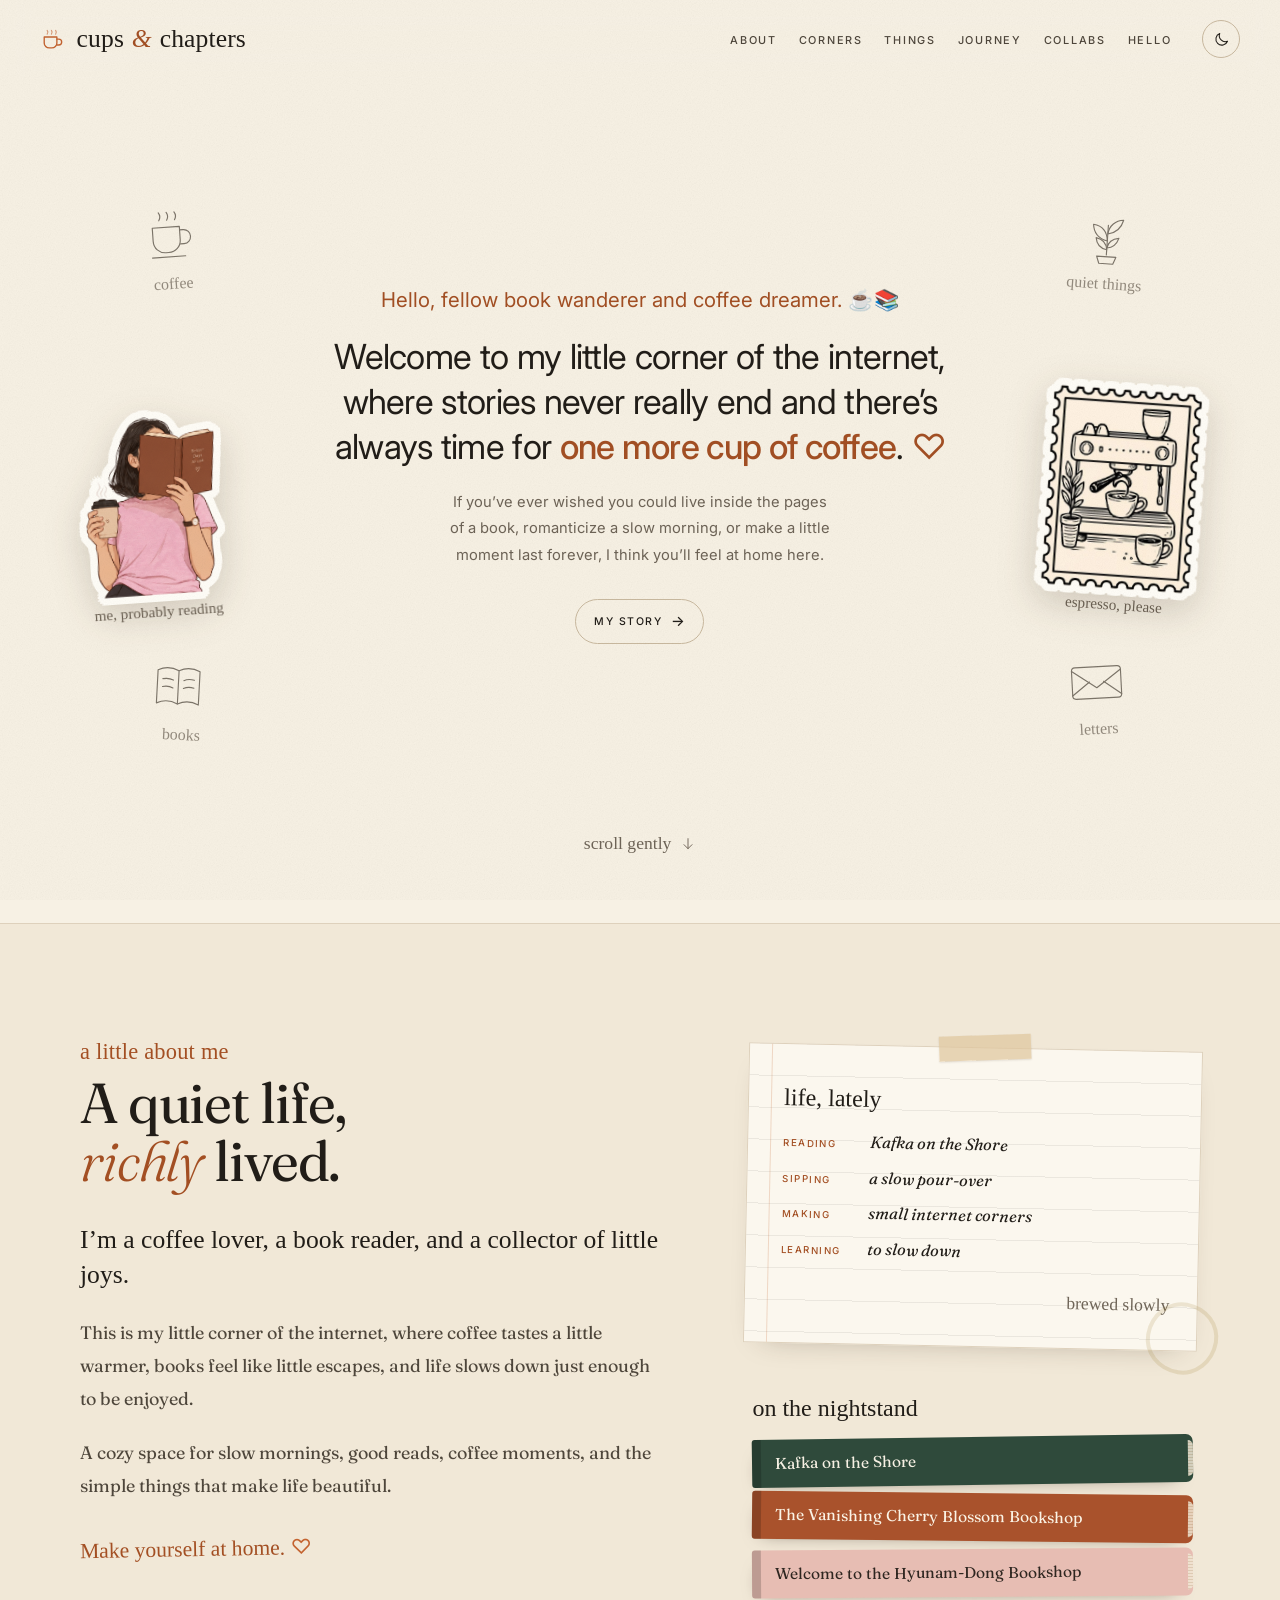
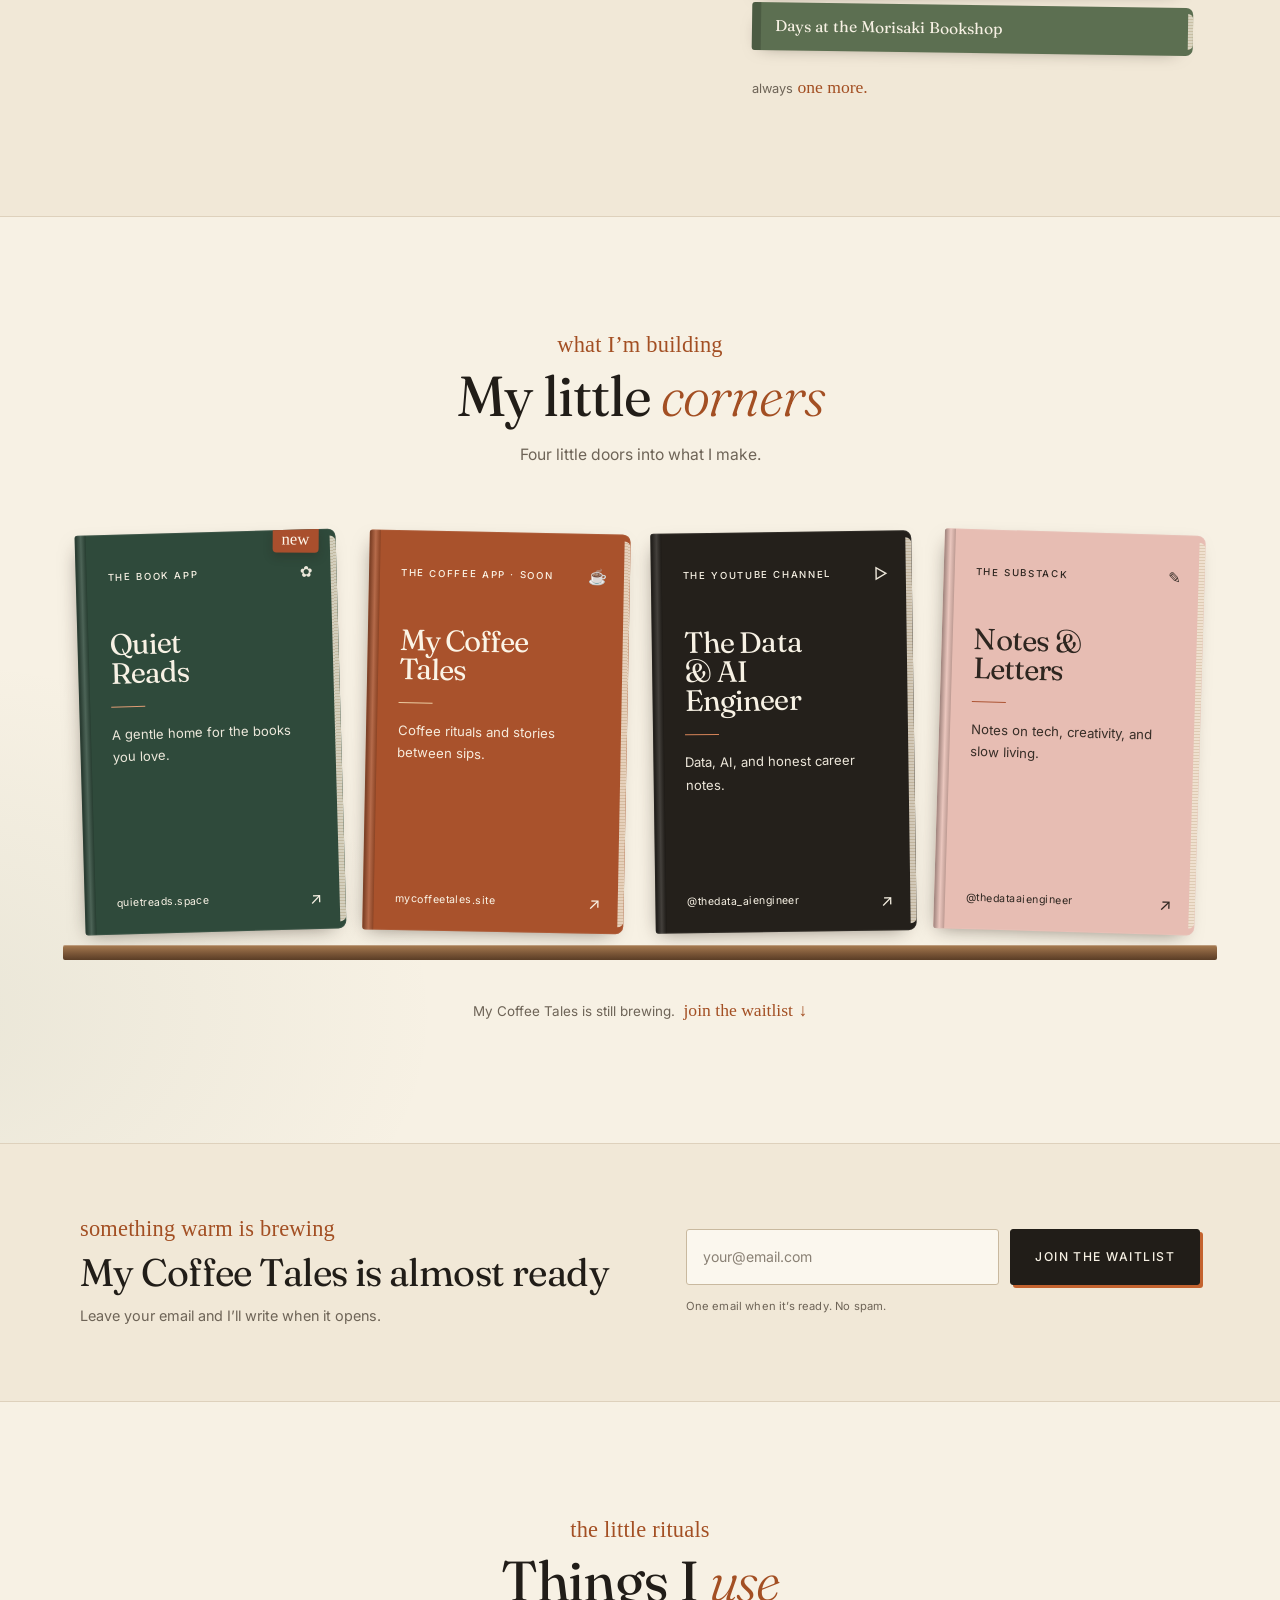
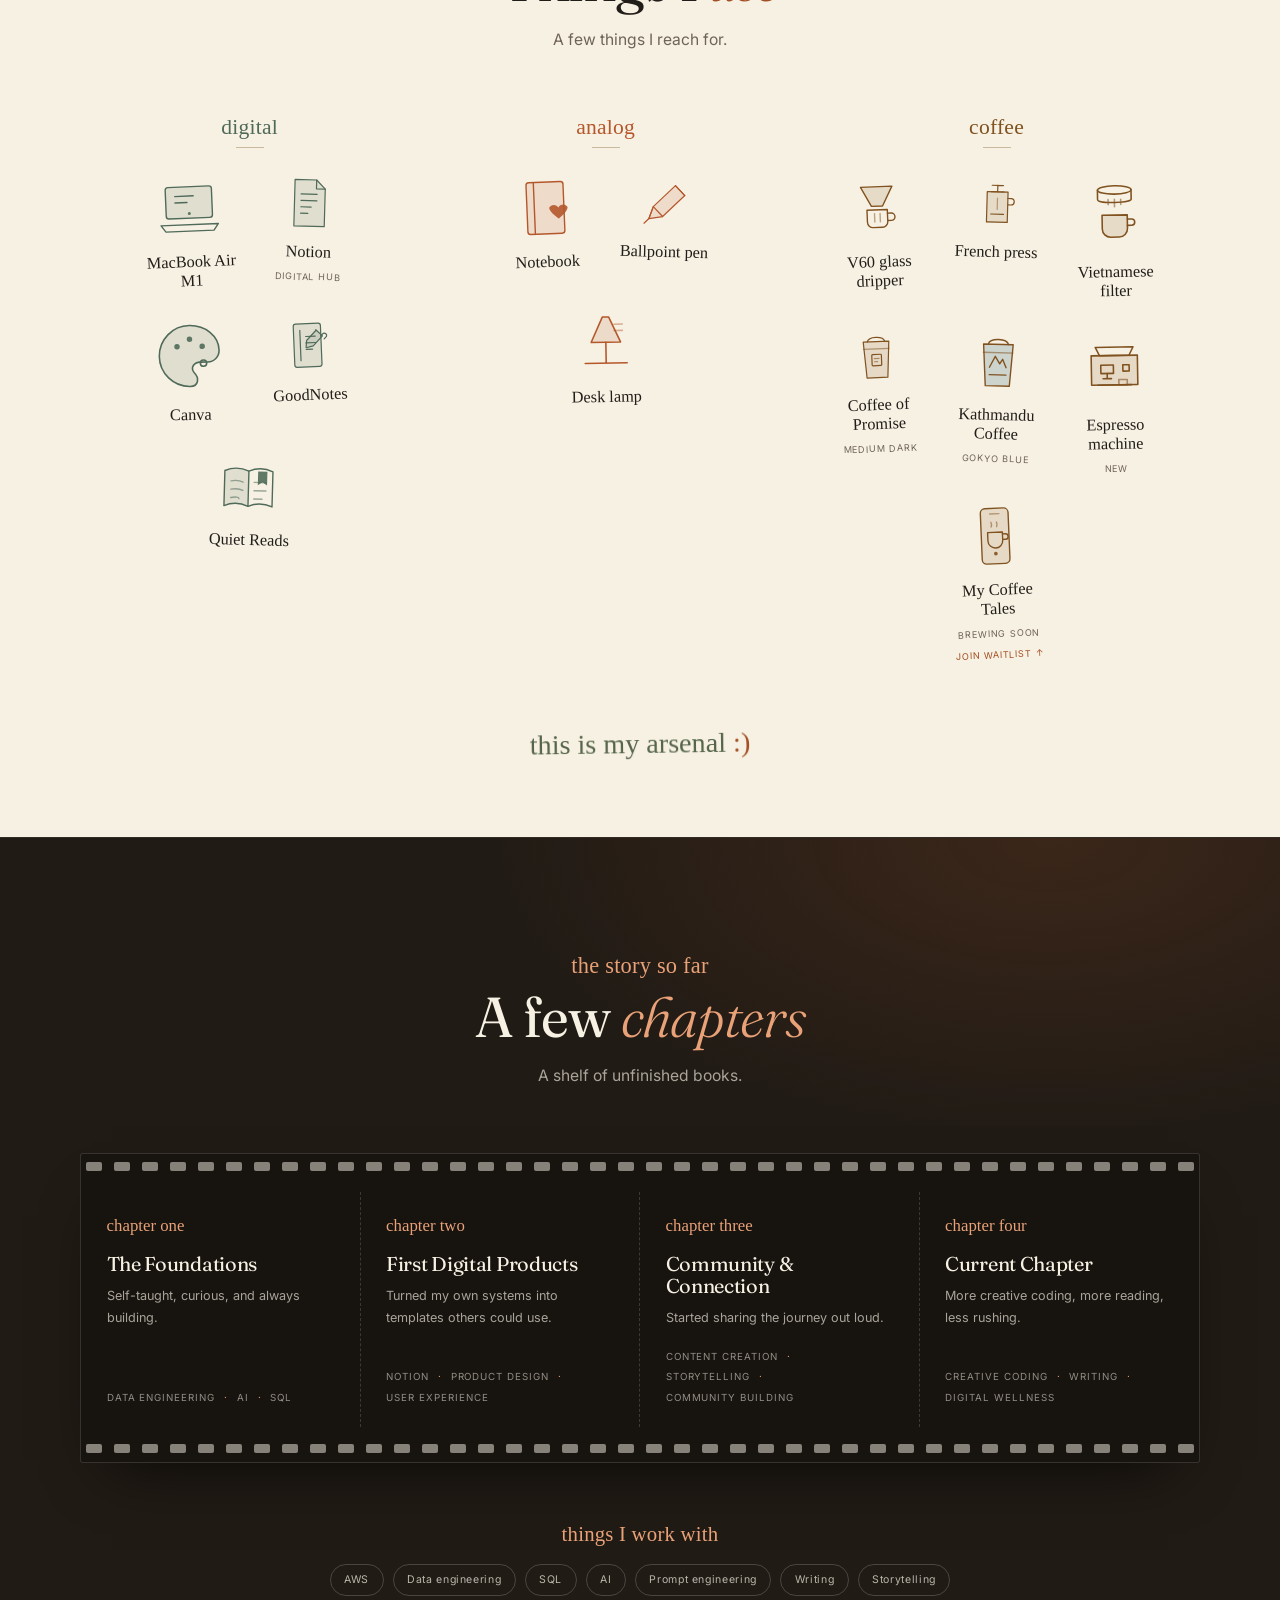
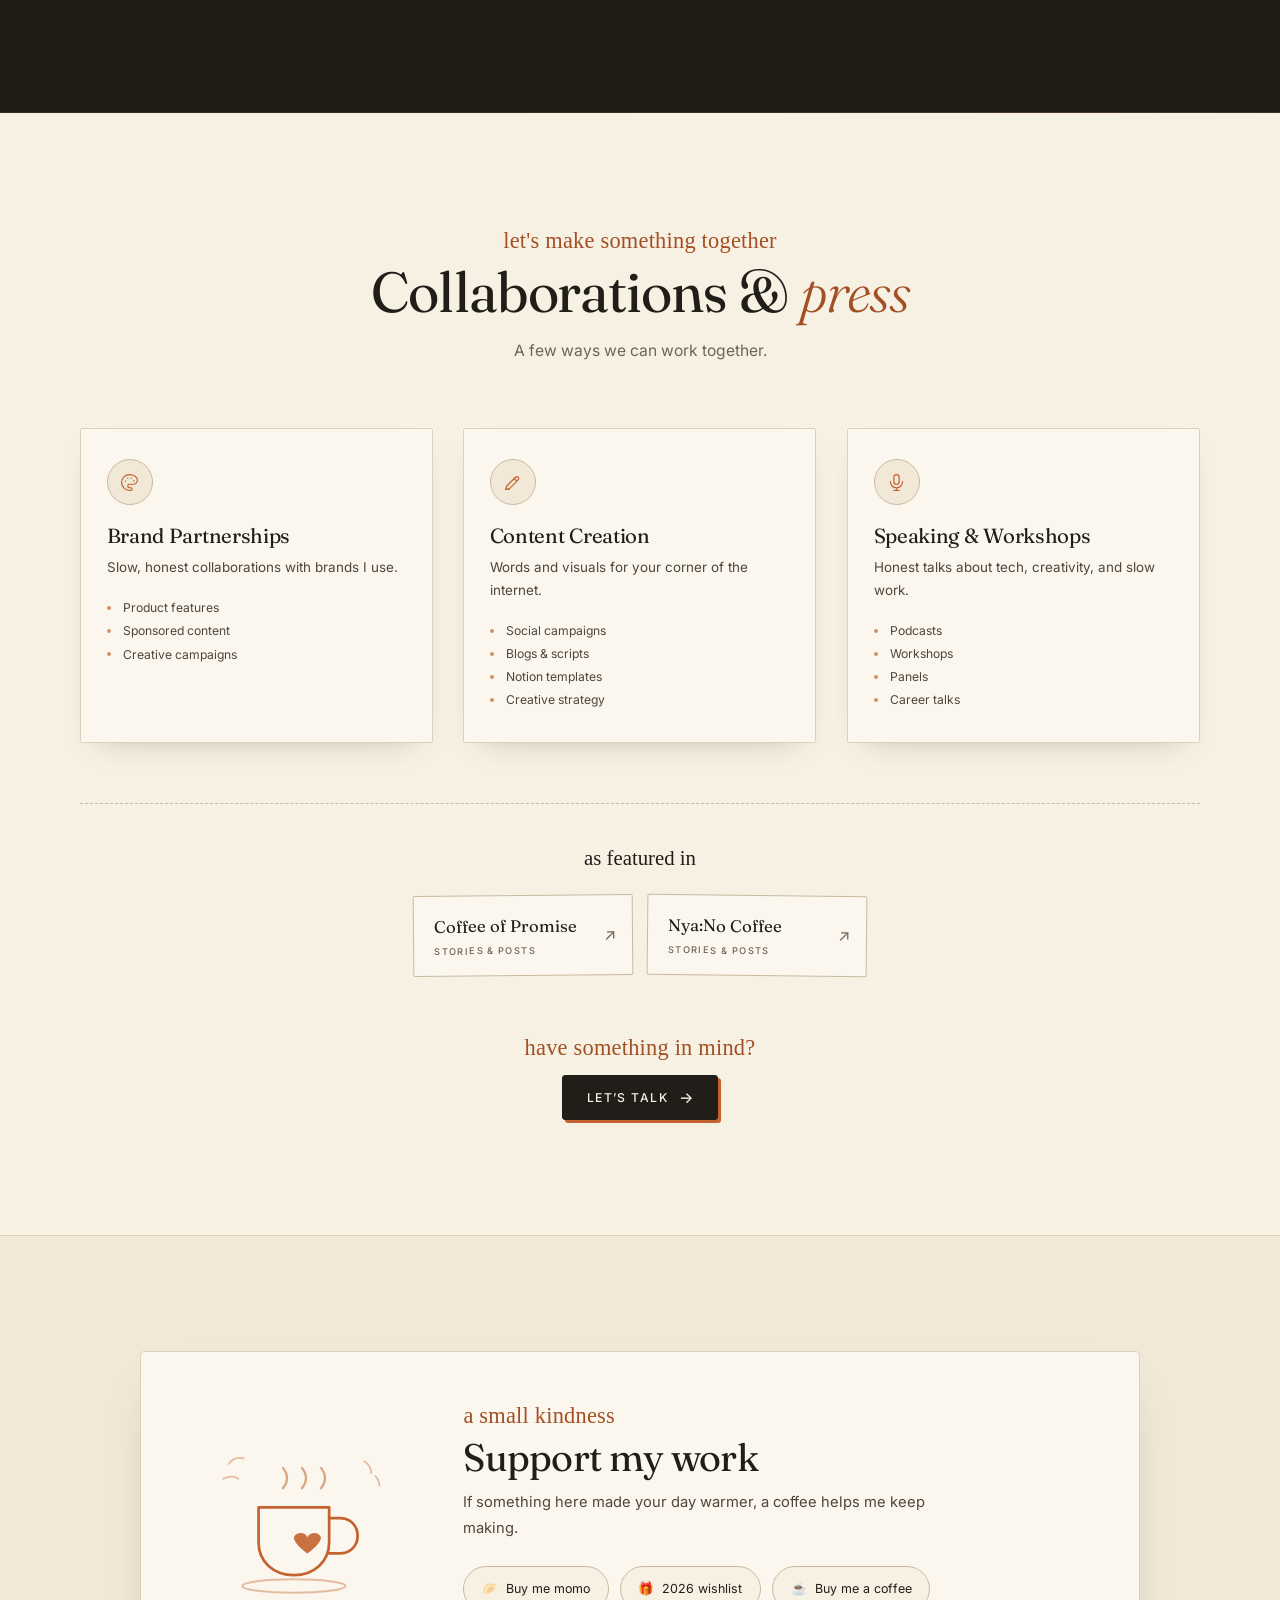
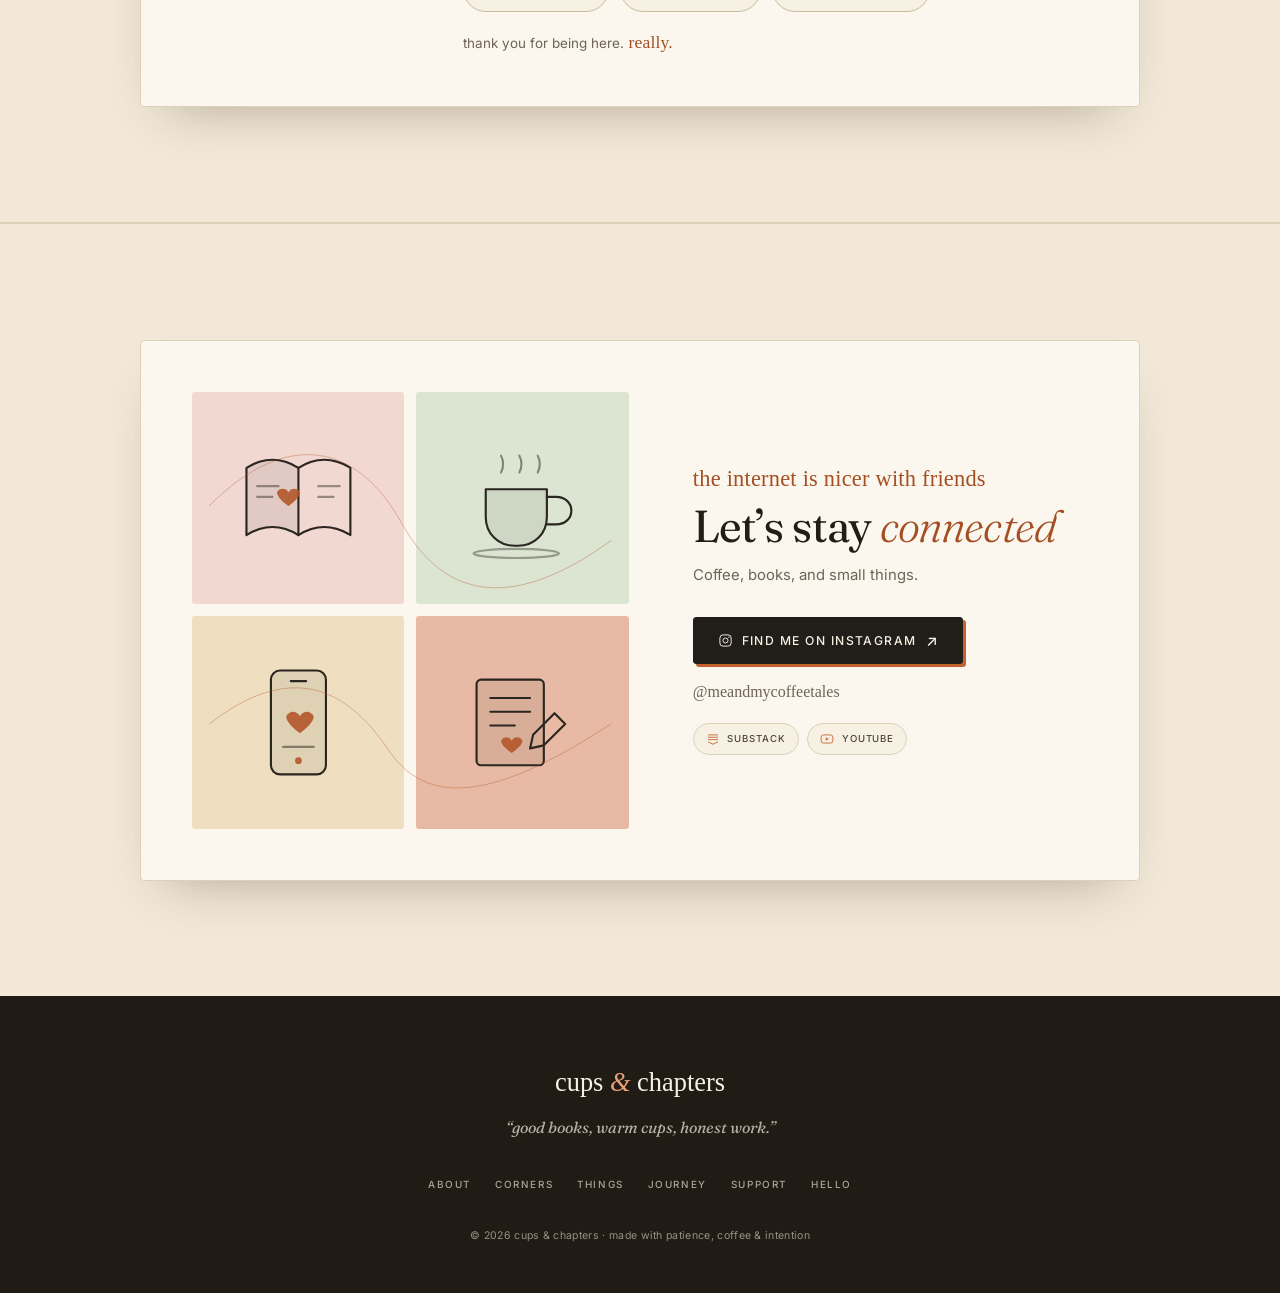
==== index.html @ 93b19986 "Update portfolio content and wire up Coffee Tales waitlist - Refresh hero copy and layout styles - S" ====
<!DOCTYPE html>
<html lang="en" data-theme="light">
<head>
    <meta charset="UTF-8">
    <meta name="viewport" content="width=device-width, initial-scale=1.0">

    <!-- SEO -->
    <title>Cups &amp; Chapters: Coffee, Books &amp; Slow-Made Things</title>
    <meta name="description" content="A quiet corner for coffee rituals, good books, slow making, and stories told honestly.">
    <meta name="keywords" content="coffee, books, reading, journaling, slow living, data engineering, AI, digital products">
    <meta name="theme-color" content="#F7F1E4">
    <meta name="p:domain_verify" content="2ba873f0f84cdc18884524896293f8e1">
    <script>
        // Apply a saved theme before first paint to avoid a flash of light mode
        try {
            if (localStorage.getItem('theme') === 'dark') {
                document.documentElement.setAttribute('data-theme', 'dark');
            }
        } catch (e) {}
    </script>

    <!-- Open Graph -->
    <meta property="og:title" content="Cups &amp; Chapters: Coffee, Books &amp; Slow-Made Things">
    <meta property="og:description" content="A quiet corner for coffee rituals, good books, slow making, and stories told honestly.">
    <meta property="og:type" content="website">
    <meta property="og:url" content="https://www.sizaadhikari.com.np/">
    <meta property="og:image" content="https://www.sizaadhikari.com.np/assets/images/persona-reading.png">
    <meta name="twitter:card" content="summary_large_image">

    <!-- Favicon -->
    <link rel="icon" href="data:image/svg+xml,<svg xmlns='http://www.w3.org/2000/svg' viewBox='0 0 100 100'><text y='.9em' font-size='90'>☕</text></svg>">

    <!-- Fonts -->
    <link rel="preconnect" href="https://fonts.googleapis.com">
    <link rel="preconnect" href="https://fonts.gstatic.com" crossorigin>
    <link href="https://fonts.googleapis.com/css2?family=Chewy&family=Fraunces:ital,opsz,wght@0,9..144,300..700;1,9..144,300..700&family=Inter:wght@300;400;500;600&display=swap" rel="stylesheet">

    <!-- Styles -->
    <link rel="stylesheet" href="styles.css">
    <link rel="preload" as="image" href="assets/images/persona-reading.png">
    <noscript><style>.fade-in-up{opacity:1 !important;transform:none !important;}</style></noscript>
</head>
<body>

    <a href="#main-content" class="skip-link">Skip to main content</a>

    <!-- Navigation -->
    <nav class="navbar" id="navbar" aria-label="Main navigation">
        <div class="nav-container">
            <a href="#home" class="nav-logo" aria-label="Cups and Chapters, home">
                <svg class="logo-mark" viewBox="0 0 32 32" aria-hidden="true">
                    <path d="M5 13h15v7a6 6 0 0 1-6 6h-3a6 6 0 0 1-6-6v-7Z" fill="none" stroke="currentColor" stroke-width="1.6" stroke-linejoin="round"/>
                    <path d="M20 15.5h2.2a3.5 3.5 0 0 1 0 7H20" fill="none" stroke="currentColor" stroke-width="1.6" stroke-linecap="round"/>
                    <path d="M8.5 9.5c1.2-1.4 1.2-2.8 0-4.2M13.5 9.5c1.2-1.4 1.2-2.8 0-4.2M18.5 9.5c1.2-1.4 1.2-2.8 0-4.2" fill="none" stroke="currentColor" stroke-width="1.4" stroke-linecap="round" opacity=".6"/>
                </svg>
                <span class="logo-text">cups <em>&amp;</em> chapters</span>
            </a>

            <button class="mobile-menu-toggle" type="button" aria-label="Toggle menu" aria-expanded="false" aria-controls="nav-menu">
                <span class="hamburger"></span>
            </button>

            <div class="nav-menu" id="nav-menu">
                <ul class="nav-links">
                    <li><a href="#about" class="nav-link" data-section="about">About</a></li>
                    <li><a href="#corners" class="nav-link" data-section="corners">Corners</a></li>
                    <li><a href="#setup" class="nav-link" data-section="setup">Things</a></li>
                    <li><a href="#journey" class="nav-link" data-section="journey">Journey</a></li>
                    <li><a href="#collaborate" class="nav-link" data-section="collaborate">Collabs</a></li>
                    <li><a href="#hello" class="nav-link" data-section="hello">Hello</a></li>
                </ul>

                <button class="theme-toggle" id="theme-toggle" type="button" aria-label="Toggle dark mode">
                    <svg class="theme-icon moon" viewBox="0 0 24 24" aria-hidden="true">
                        <path d="M20.5 14.5A8.5 8.5 0 0 1 9.5 3.5a8.5 8.5 0 1 0 11 11Z" fill="none" stroke="currentColor" stroke-width="1.5" stroke-linejoin="round"/>
                    </svg>
                    <svg class="theme-icon sun" viewBox="0 0 24 24" aria-hidden="true">
                        <circle cx="12" cy="12" r="4" fill="none" stroke="currentColor" stroke-width="1.5"/>
                        <path d="M12 2v2.5M12 19.5V22M2 12h2.5M19.5 12H22M4.9 4.9l1.8 1.8M17.3 17.3l1.8 1.8M19.1 4.9l-1.8 1.8M6.7 17.3l-1.8 1.8" stroke="currentColor" stroke-width="1.5" stroke-linecap="round"/>
                    </svg>
                </button>
            </div>
        </div>
    </nav>

    <main id="main-content" tabindex="-1">

        <!-- Hero -->
        <section class="hero" id="home">
            <div class="hero-min">
                <div class="hero-center">
                    <p class="hero-hello fade-in-up">Hello, fellow book wanderer and coffee dreamer. <span aria-hidden="true">☕📚</span></p>

                    <h1 class="hero-title fade-in-up delay-1">
                        Welcome to my little corner of the internet, where stories never really end
                        and there’s always time for <span class="scribble">one more cup of coffee</span>.
                        <span class="heart" aria-hidden="true">♡</span>
                    </h1>

                    <p class="hero-lede fade-in-up delay-2">
                        If you’ve ever wished you could live inside the pages of a book,
                        romanticize a slow morning, or make a little moment last forever,
                        I think you’ll feel at home here.
                    </p>

                    <a href="#about" class="hero-pill fade-in-up delay-2">my story <span aria-hidden="true">→</span></a>
                </div>

                <div class="hero-doodle hero-doodle--coffee" aria-hidden="true">
                    <svg class="doodle-art" viewBox="0 0 80 80">
                        <path d="M20 32h31v15c0 8-6 14-14 14h-3c-8 0-14-6-14-14V32Z"/>
                        <path d="M51 36h4c5 0 8 4 8 8s-3 8-8 8h-4"/>
                        <path d="M28 24c2-3 2-6 0-9M37 24c2-3 2-6 0-9M46 24c2-3 2-6 0-9"/>
                        <path d="M18 66h38"/>
                    </svg>
                    <span class="doodle-label">coffee</span>
                </div>

                <div class="hero-doodle hero-doodle--books" aria-hidden="true">
                    <svg class="doodle-art" viewBox="0 0 80 80">
                        <path d="M10 24c8-4 16-4 24 0v38c-8-4-16-4-24 0V24Z"/>
                        <path d="M34 24c8-4 16-4 24 0v38c-8-4-16-4-24 0"/>
                        <path d="M16 34c4-1 8-1 12 1M16 43c4-1 8-1 12 1M40 35c4-2 8-2 12-1M40 44c4-2 8-2 12-1"/>
                    </svg>
                    <span class="doodle-label">books</span>
                </div>

                <div class="hero-doodle hero-doodle--plant" aria-hidden="true">
                    <svg class="doodle-art" viewBox="0 0 80 80">
                        <path d="M40 64V30"/>
                        <path d="M40 48c-10-2-16-8-17-18 10 1 16 7 17 18Z"/>
                        <path d="M40 40c9-2 15-8 17-17-9 1-16 7-17 17Z"/>
                        <path d="M40 58c-7-1-12-6-13-13 7 1 12 5 13 13Z"/>
                        <path d="M40 56c7-1 11-5 13-12-7 1-12 5-13 12Z"/>
                        <path d="M29 66h22l-3 8H32l-3-8Z"/>
                    </svg>
                    <span class="doodle-label">quiet things</span>
                </div>

                <div class="hero-doodle hero-doodle--mail" aria-hidden="true">
                    <svg class="doodle-art" viewBox="0 0 80 80">
                        <rect x="12" y="26" width="56" height="36" rx="4"/>
                        <path d="m12 30 28 20 28-20"/>
                        <path d="M12 58l20-15M68 58 48 43"/>
                    </svg>
                    <span class="doodle-label">letters</span>
                </div>

                <figure class="hero-sticker fade-in-up delay-2">
                    <img src="assets/images/persona-reading.png"
                         alt="An illustrated reader holding an open book and a cup of coffee"
                         width="520" height="686"
                         fetchpriority="high">
                    <figcaption>me, probably reading</figcaption>
                </figure>

                <figure class="hero-sticker hero-sticker--coffee" aria-hidden="true">
                    <img src="assets/images/espresso-stamp.png" alt="" width="451" height="600">
                    <figcaption>espresso, please</figcaption>
                </figure>
            </div>

            <a href="#about" class="scroll-cue">
                <span>scroll gently</span>
                <svg viewBox="0 0 24 24" aria-hidden="true">
                    <path d="M12 4v15M6 13l6 6 6-6" fill="none" stroke="currentColor" stroke-width="1.4" stroke-linecap="round" stroke-linejoin="round"/>
                </svg>
            </a>
        </section>

        <!-- About -->
        <section class="section about" id="about">
            <div class="container about-grid">
                <div class="about-copy">
                    <div class="section-head section-head--left fade-in-up">
                        <p class="hand">a little about me</p>
                        <h2 class="section-title">A quiet life,<br><em>richly</em> lived.</h2>
                    </div>

                    <div class="about-letter fade-in-up">
                        <p class="about-letter-intro">
                            I’m a coffee lover, a book reader, and a collector of little joys.
                        </p>
                        <p class="about-letter-body">
                            This is my little corner of the internet, where coffee tastes a little
                            warmer, books feel like little escapes, and life slows down just enough
                            to be enjoyed.
                        </p>
                        <p class="about-letter-body">
                            A cozy space for slow mornings, good reads, coffee moments, and the
                            simple things that make life beautiful.
                        </p>
                        <p class="about-letter-signoff">
                            Make yourself at home. <span class="heart" aria-hidden="true">♡</span>
                        </p>
                    </div>
                </div>

                <aside class="lately fade-in-up delay-1" aria-label="Life lately">
                    <div class="paper-card">
                        <span class="tape" aria-hidden="true"></span>
                        <p class="card-hand">life, lately</p>
                        <dl class="lately-list">
                            <div><dt>reading</dt><dd>Kafka on the Shore</dd></div>
                            <div><dt>sipping</dt><dd>a slow pour-over</dd></div>
                            <div><dt>making</dt><dd>small internet corners</dd></div>
                            <div><dt>learning</dt><dd>to slow down</dd></div>
                        </dl>
                        <p class="signoff">brewed slowly</p>
                        <span class="coffee-stain" aria-hidden="true"></span>
                    </div>

                    <div class="nightstand">
                        <p class="card-hand">on the nightstand</p>
                        <div class="book-stack">
                            <div class="stack-book stack-book--forest"><span>Kafka on the Shore</span></div>
                            <div class="stack-book stack-book--terra"><span>The Vanishing Cherry Blossom Bookshop</span></div>
                            <div class="stack-book stack-book--pink"><span>Welcome to the Hyunam-Dong Bookshop</span></div>
                            <div class="stack-book stack-book--sage"><span>Days at the Morisaki Bookshop</span></div>
                        </div>
                        <p class="nightstand-note">always <span>one more.</span></p>
                    </div>
                </aside>
            </div>
        </section>

        <!-- My Corners / Ventures -->
        <section class="section corners" id="corners">
            <div class="container">
                <div class="section-head fade-in-up">
                    <p class="hand">what I’m building</p>
                    <h2 class="section-title">My little <em>corners</em></h2>
                    <p class="section-sub">Four little doors into what I make.</p>
                </div>

                <div class="shelf">
                    <div class="books">
                        <a class="book-card book--forest" href="https://quietreads.space/" target="_blank" rel="noopener" aria-label="Visit Quiet Reads, the book app">
                            <span class="book-badge">new</span>
                            <span class="book-cover">
                                <span class="book-meta"><span>the book app</span><span class="book-mark" aria-hidden="true">✿</span></span>
                                <span class="book-title">Quiet<br>Reads</span>
                                <span class="book-rule" aria-hidden="true"></span>
                                <span class="book-desc">A gentle home for the books you love.</span>
                                <span class="book-foot"><span>quietreads.space</span><span class="book-arrow" aria-hidden="true">↗</span></span>
                            </span>
                        </a>

                        <a class="book-card book--terra" href="https://mycoffeetales.site/" target="_blank" rel="noopener" aria-label="Visit My Coffee Tales, the coffee app">
                            <span class="book-cover">
                                <span class="book-meta"><span>the coffee app · soon</span><span class="book-mark" aria-hidden="true">☕</span></span>
                                <span class="book-title">My Coffee<br>Tales</span>
                                <span class="book-rule" aria-hidden="true"></span>
                                <span class="book-desc">Coffee rituals and stories between sips.</span>
                                <span class="book-foot"><span>mycoffeetales.site</span><span class="book-arrow" aria-hidden="true">↗</span></span>
                            </span>
                        </a>

                        <a class="book-card book--ink" href="https://www.youtube.com/@thedata_aiengineer" target="_blank" rel="noopener" aria-label="Visit The Data and AI Engineer on YouTube">
                            <span class="book-cover">
                                <span class="book-meta"><span>the youtube channel</span><span class="book-mark" aria-hidden="true">▷</span></span>
                                <span class="book-title">The Data<br>&amp; AI<br>Engineer</span>
                                <span class="book-rule" aria-hidden="true"></span>
                                <span class="book-desc">Data, AI, and honest career notes.</span>
                                <span class="book-foot"><span>@thedata_aiengineer</span><span class="book-arrow" aria-hidden="true">↗</span></span>
                            </span>
                        </a>

                        <a class="book-card book--pink" href="https://substack.com/@thedataaiengineer" target="_blank" rel="noopener" aria-label="Visit the Substack newsletter">
                            <span class="book-cover">
                                <span class="book-meta"><span>the substack</span><span class="book-mark" aria-hidden="true">✎</span></span>
                                <span class="book-title">Notes &amp;<br>Letters</span>
                                <span class="book-rule" aria-hidden="true"></span>
                                <span class="book-desc">Notes on tech, creativity, and slow living.</span>
                                <span class="book-foot"><span>@thedataaiengineer</span><span class="book-arrow" aria-hidden="true">↗</span></span>
                            </span>
                        </a>
                    </div>

                    <span class="shelf-edge" aria-hidden="true"></span>
                </div>

                <p class="shelf-note fade-in-up">
                    My Coffee Tales is still brewing.
                    <a class="link-hand" href="#coffee-waitlist">join the waitlist <span aria-hidden="true">↓</span></a>
                </p>
            </div>
        </section>

        <!-- My Coffee Tales Waitlist -->
        <section class="waitlist" id="coffee-waitlist" aria-labelledby="coffee-waitlist-title">
            <div class="container waitlist-inner fade-in-up">
                <div class="waitlist-copy">
                    <p class="hand">something warm is brewing</p>
                    <h2 id="coffee-waitlist-title">My Coffee Tales is almost ready</h2>
                    <p>Leave your email and I’ll write when it opens.</p>
                </div>

                <!-- Keeps working through Formspree until the Google Sheet endpoint is set in script.js. -->
                <form class="newsletter-form" action="https://formspree.io/f/xqedvvrk" method="POST">
                    <input type="hidden" name="_subject" value="My Coffee Tales waitlist">
                    <input type="hidden" name="interest" value="my-coffee-tales">
                    <input type="hidden" name="source" value="cups-and-chapters">
                    <div class="hp-field" aria-hidden="true">
                        <label for="coffee-waitlist-gotcha">Leave this field empty</label>
                        <input type="text" name="_gotcha" id="coffee-waitlist-gotcha" tabindex="-1" autocomplete="off">
                    </div>
                    <div class="form-row">
                        <label class="sr-only" for="coffee-waitlist-email">Email address</label>
                        <input type="email" name="email" id="coffee-waitlist-email" placeholder="your@email.com" required autocomplete="email" class="newsletter-input">
                        <button type="submit" class="btn btn-ink">Join the waitlist</button>
                    </div>
                    <p class="form-note">One email when it’s ready. No spam.</p>
                </form>
            </div>
        </section>

        <!-- Things I Use -->
        <section class="section setup" id="setup">
            <div class="container">
                <div class="section-head fade-in-up">
                    <p class="hand">the little rituals</p>
                    <h2 class="section-title">Things I <em>use</em></h2>
                    <p class="section-sub">A few things I reach for.</p>
                </div>

                <div class="arsenal">
                    <div class="arsenal-cluster arsenal-cluster--digital fade-in-up">
                        <p class="arsenal-heading">digital</p>
                        <div class="arsenal-items">
                            <div class="arsenal-item">
                                <span class="arsenal-icon" aria-hidden="true">
                                    <svg viewBox="0 0 80 80">
                                        <rect class="wash" x="15" y="17" width="50" height="34" rx="3"/>
                                        <rect class="line" x="15" y="17" width="50" height="34" rx="3"/>
                                        <path class="line" d="M9 58h62l-5 7H14l-5-7Z"/>
                                        <path class="line" d="M25 27h20M25 34h13"/>
                                        <circle class="accent" cx="40" cy="46" r="1.6"/>
                                    </svg>
                                </span>
                                <span class="arsenal-name">MacBook Air M1</span>
                            </div>

                            <a class="arsenal-item" href="https://www.notion.so/" target="_blank" rel="noopener">
                                <span class="arsenal-icon" aria-hidden="true">
                                    <svg viewBox="0 0 80 80">
                                        <path class="wash" d="M21 11h27l11 11v47H21V11Z"/>
                                        <path class="line" d="M21 11h27l11 11v47H21V11Z"/>
                                        <path class="line" d="M48 11v11h11"/>
                                        <path class="line" d="M29 29h20M29 37h20M29 45h13M29 53h9"/>
                                    </svg>
                                </span>
                                <span class="arsenal-name">Notion</span>
                                <span class="arsenal-meta">digital hub</span>
                            </a>

                            <div class="arsenal-item">
                                <span class="arsenal-icon" aria-hidden="true">
                                    <svg viewBox="0 0 80 80">
                                        <path class="wash" d="M40 11a29 29 0 1 0 0 58c8 0 9-8 4-13-4-5 0-10 6-10h7a11 11 0 0 0 11-11c0-14-13-24-28-24Z"/>
                                        <path class="line" d="M40 11a29 29 0 1 0 0 58c8 0 9-8 4-13-4-5 0-10 6-10h7a11 11 0 0 0 11-11c0-14-13-24-28-24Z"/>
                                        <circle class="accent" cx="28" cy="31" r="2.6"/>
                                        <circle class="accent" cx="40" cy="24" r="2.6"/>
                                        <circle class="accent" cx="52" cy="31" r="2.6"/>
                                        <circle class="line" cx="53" cy="47" r="3"/>
                                    </svg>
                                </span>
                                <span class="arsenal-name">Canva</span>
                            </div>

                            <div class="arsenal-item">
                                <span class="arsenal-icon" aria-hidden="true">
                                    <svg viewBox="0 0 80 80">
                                        <rect class="wash" x="22" y="12" width="34" height="54" rx="3"/>
                                        <rect class="line" x="22" y="12" width="34" height="54" rx="3"/>
                                        <path class="line" d="M30 20v38M37 28h12M37 36h12M37 44h8"/>
                                        <path class="wash" d="m50 20 8 8-12 12-9 2 1-9 12-12Z"/>
                                        <path class="line" d="m50 20 8 8-12 12-9 2 1-9 12-12Z"/>
                                        <path class="line" d="m56 28 3-3a3 3 0 0 1 4 4l-3 3"/>
                                    </svg>
                                </span>
                                <span class="arsenal-name">GoodNotes</span>
                            </div>

                            <a class="arsenal-item" href="https://quietreads.space/" target="_blank" rel="noopener">
                                <span class="arsenal-icon" aria-hidden="true">
                                    <svg viewBox="0 0 80 80">
                                        <path class="wash" d="M12 24c9-4 17-4 26 0v38c-9-4-17-4-26 0V24Z"/>
                                        <path class="line" d="M12 24c9-4 17-4 26 0v38c-9-4-17-4-26 0V24Z"/>
                                        <path class="line" d="M38 24c9-4 17-4 26 0v38c-9-4-17-4-26 0"/>
                                        <path class="line" d="M19 35c5-1 9-1 13 1M19 44c5-1 9-1 13 1M19 53c5-1 9-1 9 1" opacity=".55"/>
                                        <path class="line" d="M44 36h13M44 45h13M44 54h9" opacity=".55"/>
                                        <path class="accent" d="M48 24h10v15l-5-3.5-5 3.5V24Z"/>
                                    </svg>
                                </span>
                                <span class="arsenal-name">Quiet Reads</span>
                            </a>
                        </div>
                    </div>

                    <div class="arsenal-cluster arsenal-cluster--analog fade-in-up delay-1">
                        <p class="arsenal-heading">analog</p>
                        <div class="arsenal-items">
                            <div class="arsenal-item">
                                <span class="arsenal-icon" aria-hidden="true">
                                    <svg viewBox="0 0 80 80">
                                        <rect class="wash" x="20" y="12" width="40" height="56" rx="3"/>
                                        <rect class="line" x="20" y="12" width="40" height="56" rx="3"/>
                                        <path class="line" d="M28 12v56"/>
                                        <path class="accent" d="M44 40c2-4 8-4 10 0 2-4 8-4 10 0 0 5-10 12-10 12S44 45 44 40Z"/>
                                    </svg>
                                </span>
                                <span class="arsenal-name">Notebook</span>
                            </div>

                            <div class="arsenal-item">
                                <span class="arsenal-icon" aria-hidden="true">
                                    <svg viewBox="0 0 80 80">
                                        <path class="wash" d="m20 60 5-15 27-27 12 12-27 27-17 3Z"/>
                                        <path class="line" d="m20 60 5-15 27-27 12 12-27 27-17 3Z"/>
                                        <path class="line" d="m52 18 12 12M25 45l12 12M20 60l5-15"/>
                                        <path class="line" d="M20 60 14 66"/>
                                    </svg>
                                </span>
                                <span class="arsenal-name">Ballpoint pen</span>
                            </div>

                            <div class="arsenal-item">
                                <span class="arsenal-icon" aria-hidden="true">
                                    <svg viewBox="0 0 80 80">
                                        <path class="line" d="M20 64h40M40 64V44"/>
                                        <path class="wash" d="M26 44h28L43 20h-6L26 44Z"/>
                                        <path class="line" d="M26 44h28L43 20h-6L26 44Z"/>
                                        <path class="line" d="M48 27h8M48 33h8" opacity=".45"/>
                                    </svg>
                                </span>
                                <span class="arsenal-name">Desk lamp</span>
                            </div>
                        </div>
                    </div>

                    <div class="arsenal-cluster arsenal-cluster--coffee fade-in-up delay-2">
                        <p class="arsenal-heading">coffee</p>
                        <div class="arsenal-items">
                            <div class="arsenal-item">
                                <span class="arsenal-icon" aria-hidden="true">
                                    <svg viewBox="0 0 80 80">
                                        <path class="wash" d="M23 17h34L46 38H34L23 17Z"/>
                                        <path class="line" d="M23 17h34L46 38H34L23 17Z"/>
                                        <path class="line" d="M29 42h22v13a6 6 0 0 1-6 6H35a6 6 0 0 1-6-6V42Z"/>
                                        <path class="line" d="M51 46h4a4 4 0 0 1 0 8h-4"/>
                                        <path class="line" d="M37 46v9M43 46v9" opacity=".5"/>
                                    </svg>
                                </span>
                                <span class="arsenal-name">V60 glass dripper</span>
                            </div>

                            <a class="arsenal-item" href="https://coffeeofpromise.com/" target="_blank" rel="noopener">
                                <span class="arsenal-icon" aria-hidden="true">
                                    <svg viewBox="0 0 80 80">
                                        <path class="wash" d="M27 26h26v38H27z"/>
                                        <path class="line" d="M27 26h26v38H27z"/>
                                        <path class="line" d="M53 34h4a4 4 0 0 1 0 8h-4"/>
                                        <path class="line" d="M33 18h14M40 18v8M32 26h16M32 54h16"/>
                                        <path class="line" d="M40 34v14" opacity=".5"/>
                                    </svg>
                                </span>
                                <span class="arsenal-name">French press</span>
                            </a>

                            <div class="arsenal-item">
                                <span class="arsenal-icon" aria-hidden="true">
                                    <svg viewBox="0 0 80 80">
                                        <ellipse class="line" cx="40" cy="18" rx="16" ry="4"/>
                                        <path class="line" d="M24 18v9c0 4 32 4 32 0v-9"/>
                                        <path class="line" d="M34 27v5M40 27v7M46 27v5" opacity=".55"/>
                                        <path class="wash" d="M28 42h24v13a8 8 0 0 1-8 8h-8a8 8 0 0 1-8-8V42Z"/>
                                        <path class="line" d="M28 42h24v13a8 8 0 0 1-8 8h-8a8 8 0 0 1-8-8V42Z"/>
                                        <path class="line" d="M52 46h4a3 3 0 0 1 0 6h-4"/>
                                    </svg>
                                </span>
                                <span class="arsenal-name">Vietnamese filter</span>
                            </div>

                            <a class="arsenal-item" href="https://coffeeofpromise.com/product/lalitpur-nepal-medium-dark-roast/" target="_blank" rel="noopener">
                                <span class="arsenal-icon" aria-hidden="true">
                                    <svg viewBox="0 0 80 80">
                                        <path class="wash" d="M24 22h32l-3 45H27l-3-45Z"/>
                                        <path class="line" d="M24 22h32l-3 45H27l-3-45Z"/>
                                        <path class="line" d="M29 22c2-7 20-7 22 0"/>
                                        <path class="line" d="M24 31h32" opacity=".55"/>
                                        <rect class="line" x="34" y="38" width="12" height="14" rx="1"/>
                                        <path class="line" d="M37 43h6M37 47h4" opacity=".6"/>
                                    </svg>
                                </span>
                                <span class="arsenal-name">Coffee of Promise</span>
                                <span class="arsenal-meta">medium dark</span>
                            </a>

                            <div class="arsenal-item arsenal-item--gokyo">
                                <span class="arsenal-icon arsenal-icon--gokyo" aria-hidden="true">
                                    <svg viewBox="0 0 80 80">
                                        <path class="wash" d="M24 22h32l-3 45H27l-3-45Z"/>
                                        <path class="line" d="M24 22h32l-3 45H27l-3-45Z"/>
                                        <path class="line" d="M29 22c2-7 20-7 22 0"/>
                                        <path class="line" d="M24 31h32" opacity=".55"/>
                                        <path class="line" d="m31 47 6-12 5 8 3-5 4 9"/>
                                        <path class="line" d="M31 55h18"/>
                                    </svg>
                                </span>
                                <span class="arsenal-name">Kathmandu Coffee</span>
                                <span class="arsenal-meta">Gokyo Blue</span>
                            </div>

                            <div class="arsenal-item">
                                <span class="arsenal-icon" aria-hidden="true">
                                    <svg viewBox="0 0 80 80">
                                        <path class="wash" d="M18 30h44v28H18z"/>
                                        <path class="line" d="M18 30h44v28H18z"/>
                                        <path class="line" d="M22 22h36l-4 8H26l-4-8Z"/>
                                        <path class="line" d="M27 39h12v8H27z"/>
                                        <path class="line" d="M33 47v5M29 52h8"/>
                                        <path class="line" d="M48 39h6v6h-6z"/>
                                        <path class="line" d="M24 58h32"/>
                                        <path class="line" d="M44 53h8v5h-8z" opacity=".6"/>
                                    </svg>
                                </span>
                                <span class="arsenal-name">Espresso machine</span>
                                <span class="arsenal-meta">new</span>
                            </div>

                            <a class="arsenal-item arsenal-item--link" href="#coffee-waitlist">
                                <span class="arsenal-icon" aria-hidden="true">
                                    <svg viewBox="0 0 80 80">
                                        <rect class="wash" x="25" y="10" width="30" height="60" rx="5"/>
                                        <rect class="line" x="25" y="10" width="30" height="60" rx="5"/>
                                        <path class="line" d="M35 16h10" opacity=".5"/>
                                        <path class="line" d="M32 36h16v9a8 8 0 0 1-16 0v-9Z"/>
                                        <path class="line" d="M48 38h3a3 3 0 0 1 0 6h-3"/>
                                        <path class="line" d="M36 30c1-2 1-3 0-5M42 30c1-2 1-3 0-5" opacity=".55"/>
                                        <circle class="accent" cx="40" cy="59" r="2"/>
                                    </svg>
                                </span>
                                <span class="arsenal-name">My Coffee Tales</span>
                                <span class="arsenal-meta">brewing soon</span>
                                <span class="arsenal-meta arsenal-meta--link">join waitlist <span aria-hidden="true">↑</span></span>
                            </a>
                        </div>
                    </div>
                </div>

                <p class="arsenal-signoff fade-in-up">this is my arsenal <span>:)</span></p>
            </div>
        </section>

        <!-- Journey -->
        <section class="section journey" id="journey">
            <div class="container">
                <div class="section-head fade-in-up">
                    <p class="hand">the story so far</p>
                    <h2 class="section-title">A few <em>chapters</em></h2>
                    <p class="section-sub">A shelf of unfinished books.</p>
                </div>

                <p class="film-hint" aria-hidden="true">swipe to wander through →</p>

                <div class="filmstrip fade-in-up">
                    <div class="film-track">
                        <article class="film-frame">
                            <span class="frame-chapter">chapter one</span>
                            <h3>The Foundations</h3>
                            <p>Self-taught, curious, and always building.</p>
                            <ul class="frame-tags">
                                <li>Data engineering</li>
                                <li>AI</li>
                                <li>SQL</li>
                            </ul>
                        </article>

                        <article class="film-frame">
                            <span class="frame-chapter">chapter two</span>
                            <h3>First Digital Products</h3>
                            <p>Turned my own systems into templates others could use.</p>
                            <ul class="frame-tags">
                                <li>Notion</li>
                                <li>Product design</li>
                                <li>User experience</li>
                            </ul>
                        </article>

                        <article class="film-frame">
                            <span class="frame-chapter">chapter three</span>
                            <h3>Community &amp; Connection</h3>
                            <p>Started sharing the journey out loud.</p>
                            <ul class="frame-tags">
                                <li>Content creation</li>
                                <li>Storytelling</li>
                                <li>Community building</li>
                            </ul>
                        </article>

                        <article class="film-frame">
                            <span class="frame-chapter">chapter four</span>
                            <h3>Current Chapter</h3>
                            <p>More creative coding, more reading, less rushing.</p>
                            <ul class="frame-tags">
                                <li>Creative coding</li>
                                <li>Writing</li>
                                <li>Digital wellness</li>
                            </ul>
                        </article>
                    </div>
                </div>

                <div class="skills fade-in-up">
                    <h3 class="skills-title">things I work with</h3>
                    <ul class="skill-list">
                        <li>AWS</li>
                        <li>Data engineering</li>
                        <li>SQL</li>
                        <li>AI</li>
                        <li>Prompt engineering</li>
                        <li>Writing</li>
                        <li>Storytelling</li>
                    </ul>
                </div>
            </div>
        </section>

        <!-- Collaborations & Press -->
        <section class="section collaborate" id="collaborate">
            <div class="container">
                <div class="section-head fade-in-up">
                    <p class="hand">let's make something together</p>
                    <h2 class="section-title">Collaborations &amp; <em>press</em></h2>
                    <p class="section-sub">A few ways we can work together.</p>
                </div>

                <div class="collab-grid">
                    <article class="collab-card fade-in-up">
                        <div class="collab-icon" aria-hidden="true">
                            <svg viewBox="0 0 24 24" fill="none" stroke="currentColor" stroke-width="1.4" stroke-linecap="round" stroke-linejoin="round">
                                <path d="M12 3a9 9 0 1 0 0 18h1.5a1.5 1.5 0 0 0 0-3H12a2 2 0 0 1 0-4h4a5 5 0 0 0 5-5c0-3.3-4-6-9-6Z"/>
                                <circle cx="7.5" cy="10.5" r=".8" fill="currentColor" stroke="none"/>
                                <circle cx="10" cy="7" r=".8" fill="currentColor" stroke="none"/>
                                <circle cx="14" cy="7" r=".8" fill="currentColor" stroke="none"/>
                                <circle cx="17" cy="10" r=".8" fill="currentColor" stroke="none"/>
                            </svg>
                        </div>
                        <h4>Brand Partnerships</h4>
                        <p>Slow, honest collaborations with brands I use.</p>
                        <ul class="collab-list">
                            <li>Product features</li>
                            <li>Sponsored content</li>
                            <li>Creative campaigns</li>
                        </ul>
                    </article>

                    <article class="collab-card fade-in-up delay-1">
                        <div class="collab-icon" aria-hidden="true">
                            <svg viewBox="0 0 24 24" fill="none" stroke="currentColor" stroke-width="1.4" stroke-linecap="round" stroke-linejoin="round">
                                <path d="m4 20 4.5-1 10-10a2.1 2.1 0 0 0-3-3l-10 10L4 20Z"/>
                                <path d="m13.5 7 3 3"/>
                                <path d="M4 20h4"/>
                            </svg>
                        </div>
                        <h4>Content Creation</h4>
                        <p>Words and visuals for your corner of the internet.</p>
                        <ul class="collab-list">
                            <li>Social campaigns</li>
                            <li>Blogs &amp; scripts</li>
                            <li>Notion templates</li>
                            <li>Creative strategy</li>
                        </ul>
                    </article>

                    <article class="collab-card fade-in-up delay-2">
                        <div class="collab-icon" aria-hidden="true">
                            <svg viewBox="0 0 24 24" fill="none" stroke="currentColor" stroke-width="1.4" stroke-linecap="round" stroke-linejoin="round">
                                <rect x="9" y="3" width="6" height="11" rx="3"/>
                                <path d="M5 11a7 7 0 0 0 14 0M12 18v3M9 21h6"/>
                            </svg>
                        </div>
                        <h4>Speaking &amp; Workshops</h4>
                        <p>Honest talks about tech, creativity, and slow work.</p>
                        <ul class="collab-list">
                            <li>Podcasts</li>
                            <li>Workshops</li>
                            <li>Panels</li>
                            <li>Career talks</li>
                        </ul>
                    </article>
                </div>

                <div class="press fade-in-up">
                    <p class="press-label">as featured in</p>
                    <div class="press-links">
                        <a class="press-link" href="https://www.instagram.com/reel/DVKyNhADfTo/?igsh=MTNrdzJtbnFlczRt" target="_blank" rel="noopener">
                            <span class="press-name">Coffee of Promise</span>
                            <span class="press-topic">stories &amp; posts</span>
                            <span class="press-arrow" aria-hidden="true">↗</span>
                        </a>
                        <a class="press-link" href="https://www.instagram.com/reel/DXDk4zHj9U1PM8tvupyTKc4uvd3ystVJf0l5ks0/" target="_blank" rel="noopener">
                            <span class="press-name">Nya:No Coffee</span>
                            <span class="press-topic">stories &amp; posts</span>
                            <span class="press-arrow" aria-hidden="true">↗</span>
                        </a>
                    </div>
                </div>

                <div class="collab-cta fade-in-up">
                    <p class="hand">have something in mind?</p>
                    <a href="mailto:thedataaiengineer17@gmail.com" class="btn btn-ink">Let’s talk <span class="btn-arrow" aria-hidden="true">→</span></a>
                </div>
            </div>
        </section>

        <!-- Support -->
        <section class="section support" id="support">
            <div class="container">
                <div class="support-card fade-in-up">
                    <div class="support-art" aria-hidden="true">
                        <svg viewBox="0 0 140 140">
                            <path d="M38 54h52v26c0 14-11 24-26 24S38 94 38 80V54Z" fill="none" stroke="currentColor" stroke-width="2" stroke-linejoin="round"/>
                            <path d="M90 62h8c8 0 13 6 13 13s-5 13-13 13h-8" fill="none" stroke="currentColor" stroke-width="2" stroke-linecap="round"/>
                            <path d="M56 40c4-5 4-10 0-15M70 40c4-5 4-10 0-15M84 40c4-5 4-10 0-15" fill="none" stroke="currentColor" stroke-width="1.6" stroke-linecap="round" opacity=".55"/>
                            <path class="cup-heart" d="M64 76c2-4 8-4 10 0 2-4 8-4 10 0 0 5-10 12-10 12s-10-7-10-12Z"/>
                            <ellipse cx="64" cy="112" rx="38" ry="5" fill="none" stroke="currentColor" stroke-width="1.5" opacity=".4"/>
                            <path d="M16 22c3-4 7-5 11-4M12 33c4-2 8-2 11 0M116 20c3 2 5 5 5 9M124 31c2 2 3 4 3 7" fill="none" stroke="currentColor" stroke-width="1.3" stroke-linecap="round" opacity=".4"/>
                        </svg>
                    </div>

                    <div class="support-copy">
                        <p class="hand">a small kindness</p>
                        <h2 class="section-title">Support my work</h2>
                        <p>
                            If something here made your day warmer, a coffee helps me keep making.
                        </p>

                        <div class="support-actions">
                            <a class="support-btn" href="https://buymemomo.com/meandmycoffeetales" target="_blank" rel="noopener">
                                <span aria-hidden="true">🥟</span> Buy me momo
                            </a>
                            <a class="support-btn" href="https://buymeacoffee.com/flgzgfniyv/2026-wishlist" target="_blank" rel="noopener">
                                <span aria-hidden="true">🎁</span> 2026 wishlist
                            </a>
                            <a class="support-btn" href="https://www.buymeacoffee.com/FlGZgfnIYV" target="_blank" rel="noopener">
                                <span aria-hidden="true">☕</span> Buy me a coffee
                            </a>
                        </div>

                        <p class="support-thanks">thank you for being here. <span class="hand">really.</span></p>
                    </div>
                </div>
            </div>
        </section>

        <!-- Hello -->
        <section class="section hello" id="hello">
            <div class="container">
                <div class="hello-card fade-in-up">
                    <div class="hello-collage" aria-hidden="true">
                        <div class="hello-tile hello-tile--pink">
                            <svg viewBox="0 0 100 100">
                                <path class="tile-wash" d="M16 30c11-7 23-7 34 0v44c-11-7-23-7-34 0V30Z"/>
                                <path class="tile-line" d="M16 30c11-7 23-7 34 0v44c-11-7-23-7-34 0V30Z"/>
                                <path class="tile-line" d="M50 30c11-7 23-7 34 0v44c-11-7-23-7-34 0"/>
                                <path class="tile-heart" d="M36 46c1.5-3 6-3 7.5 0 1.5-3 6-3 7.5 0 0 4-7.5 9-7.5 9s-7.5-5-7.5-9Z"/>
                                <path class="tile-line" d="M23 42h14M63 42h14M23 49h10M63 49h10" opacity=".45"/>
                            </svg>
                        </div>
                        <div class="hello-tile hello-tile--sage">
                            <svg viewBox="0 0 100 100">
                                <path class="tile-wash" d="M26 44h40v18c0 11-8 19-19 19h-2c-11 0-19-8-19-19V44Z"/>
                                <path class="tile-line" d="M26 44h40v18c0 11-8 19-19 19h-2c-11 0-19-8-19-19V44Z"/>
                                <path class="tile-line" d="M66 49h6c6 0 10 4 10 9s-4 9-10 9h-6"/>
                                <path class="tile-line" d="M36 33c2-4 2-7 0-11M48 33c2-4 2-7 0-11M60 33c2-4 2-7 0-11" opacity=".5"/>
                                <ellipse class="tile-line" cx="46" cy="86" rx="28" ry="3" opacity=".4"/>
                            </svg>
                        </div>
                        <div class="hello-tile hello-tile--gold">
                            <svg viewBox="0 0 100 100">
                                <rect class="tile-wash" x="32" y="16" width="36" height="68" rx="6"/>
                                <rect class="tile-line" x="32" y="16" width="36" height="68" rx="6"/>
                                <path class="tile-line" d="M45 23h10"/>
                                <path class="tile-heart" d="M42 46c2-4 7-4 9 0 2-4 7-4 9 0 0 5-9 11-9 11s-9-6-9-11Z"/>
                                <path class="tile-line" d="M40 66h20" opacity=".5"/>
                                <circle class="tile-heart" cx="50" cy="75" r="2.2"/>
                            </svg>
                        </div>
                        <div class="hello-tile hello-tile--terra">
                            <svg viewBox="0 0 100 100">
                                <rect class="tile-wash" x="20" y="22" width="44" height="56" rx="3"/>
                                <rect class="tile-line" x="20" y="22" width="44" height="56" rx="3"/>
                                <path class="tile-line" d="M29 34h26M29 43h26M29 52h16"/>
                                <path class="tile-line" d="m57 58 14-14 7 7-14 14-9 2 2-9Z"/>
                                <path class="tile-heart" d="M36 62c1.5-3 5.5-3 7 0 1.5-3 5.5-3 7 0 0 3.5-7 8-7 8s-7-4.5-7-8Z"/>
                            </svg>
                        </div>
                        <svg class="hello-wire" viewBox="0 0 100 100" preserveAspectRatio="none">
                            <path d="M4 26c18-18 34-14 44 4s26 20 48 4M4 76c18-14 31-9 41 6s28 9 51-6" fill="none" stroke="currentColor" stroke-width=".7" stroke-linecap="round" vector-effect="non-scaling-stroke"/>
                        </svg>
                    </div>

                    <div class="hello-copy">
                        <p class="hand">the internet is nicer with friends</p>
                        <h2 class="section-title">Let’s stay <em>connected</em></h2>
                        <p class="hello-sub">Coffee, books, and small things.</p>
                        <a class="btn btn-ink hello-link" href="https://www.instagram.com/meandmycoffeetales?dlrf=YWFlYmM1Z3hjM2Ji&amp;utm_source=qr" target="_blank" rel="noopener">
                            <svg class="ig-icon" viewBox="0 0 24 24" aria-hidden="true">
                                <rect x="3" y="3" width="18" height="18" rx="5" fill="none" stroke="currentColor" stroke-width="1.5"/>
                                <circle cx="12" cy="12" r="4" fill="none" stroke="currentColor" stroke-width="1.5"/>
                                <circle cx="17.4" cy="6.6" r="1" fill="currentColor"/>
                            </svg>
                            Find me on Instagram <span class="btn-arrow" aria-hidden="true">↗</span>
                        </a>
                        <p class="hello-handle">@meandmycoffeetales</p>
                        <div class="hello-mini-links">
                            <a class="hello-mini" href="https://substack.com/@thedataaiengineer" target="_blank" rel="noopener">
                                <svg viewBox="0 0 24 24" aria-hidden="true">
                                    <path d="M4 5h16M4 9h16M4 13h16M4 17l8 4 8-4" fill="none" stroke="currentColor" stroke-width="1.5" stroke-linecap="round" stroke-linejoin="round"/>
                                </svg>
                                <span>Substack</span>
                            </a>
                            <a class="hello-mini" href="https://www.youtube.com/@thedata_aiengineer" target="_blank" rel="noopener">
                                <svg viewBox="0 0 24 24" aria-hidden="true">
                                    <rect x="2" y="5" width="20" height="14" rx="4" fill="none" stroke="currentColor" stroke-width="1.5"/>
                                    <path d="m10 9 5 3-5 3V9Z" fill="currentColor"/>
                                </svg>
                                <span>YouTube</span>
                            </a>
                        </div>
                    </div>
                </div>
            </div>
        </section>

    </main>

    <!-- Footer -->
    <footer class="footer">
        <div class="container footer-inner">
            <a href="#home" class="footer-logo">cups <em>&amp;</em> chapters</a>
            <p class="footer-quote">“good books, warm cups, honest work.”</p>
            <ul class="footer-nav">
                <li><a href="#about">about</a></li>
                <li><a href="#corners">corners</a></li>
                <li><a href="#setup">things</a></li>
                <li><a href="#journey">journey</a></li>
                <li><a href="#support">support</a></li>
                <li><a href="#hello">hello</a></li>
            </ul>
            <p class="footer-copy">© <span id="year"></span> cups &amp; chapters · made with patience, coffee &amp; intention</p>
        </div>
    </footer>

    <button class="back-to-top" id="back-to-top" type="button" aria-label="Back to top">
        <svg viewBox="0 0 24 24" fill="none" stroke="currentColor" stroke-width="1.6" aria-hidden="true">
            <path d="M18 15l-6-6-6 6"/>
        </svg>
    </button>

    <script src="script.js"></script>
</body>
</html>
---- styles.css ----
/* ============================================================
   CUPS & CHAPTERS: a cozy corner for coffee, books & slow making
   Palette: warm paper, espresso ink, terracotta, forest, dusty pink
   Type: Fraunces (display) · Inter (body) · Chewy (handwritten)
   ============================================================ */

/* ---------- Tokens ---------- */
:root {
    --paper: #F7F1E4;
    --paper-2: #F1E8D7;
    --paper-3: #FBF7EE;
    --ink: #211D18;
    --ink-soft: #4E463B;
    --muted: #6E6457;
    --line: #DED1BC;
    --line-strong: #C9B99F;
    --terracotta: #C4632F;
    --terracotta-deep: #A34F23;
    --sage: #6F8060;
    --sage-ink: #556549;
    --forest: #2F4A3B;
    --pink: #E9C3BA;
    --gold: #B98A3E;
    --cream: #F7F1E4;
    --espresso: #211B15;
    --shelf-1: #A97D52;
    --shelf-2: #7C5738;
    --shelf-3: #5A3D26;
    --tape: rgba(223, 199, 158, .72);
    --rule: rgba(33, 29, 24, .075);
    --tone-cream: #FBF7EE;
    --tone-sage: #EDF0E2;
    --tone-pink: #F8E8E2;
    --tone-sand: #F5EAD6;
    --wash-terracotta: rgba(196, 99, 47, .10);
    --wash-sage: rgba(111, 128, 96, .10);
    --arsenal-digital: #4F6A58;
    --arsenal-analog: #B4572B;
    --arsenal-coffee: #80521F;
    --gokyo-wash: #6E8E98;
    --shadow-soft: 0 24px 50px -28px rgba(54, 39, 24, .38);
    --shadow-card: 0 12px 30px -20px rgba(54, 39, 24, .38);
    --shadow-lift: 0 28px 55px -24px rgba(54, 39, 24, .42);
    --font-display: 'Fraunces', Georgia, 'Times New Roman', serif;
    --font-body: 'Inter', -apple-system, BlinkMacSystemFont, 'Segoe UI', sans-serif;
    --font-hand: 'Chewy', cursive;
    --nav-h: 78px;
    --ease-soft: cubic-bezier(.22, .75, .25, 1);
}

[data-theme="dark"] {
    --paper: #191512;
    --paper-2: #211B16;
    --paper-3: #241E19;
    --ink: #F1E7D8;
    --ink-soft: #D2C5B2;
    --muted: #A99C8A;
    --line: #3A3128;
    --line-strong: #4C4033;
    --terracotta: #E08A5C;
    --terracotta-deep: #F0A47A;
    --sage: #9FB392;
    --sage-ink: #B4C6A4;
    --pink: #E9C3BA;
    --gold: #D2A65C;
    --tape: rgba(196, 160, 110, .28);
    --rule: rgba(247, 241, 228, .06);
    --tone-cream: #241E19;
    --tone-sage: #252B21;
    --tone-pink: #30231F;
    --tone-sand: #2B241C;
    --wash-terracotta: rgba(224, 138, 92, .09);
    --wash-sage: rgba(159, 179, 146, .06);
    --arsenal-digital: #A8C2A9;
    --arsenal-analog: #F0A47A;
    --arsenal-coffee: #D8B77A;
    --gokyo-wash: #8FB3BE;
    --shadow-soft: 0 24px 50px -28px rgba(0, 0, 0, .75);
    --shadow-card: 0 12px 30px -20px rgba(0, 0, 0, .7);
    --shadow-lift: 0 28px 55px -24px rgba(0, 0, 0, .8);
}

/* ---------- Reset & base ---------- */
*, *::before, *::after { box-sizing: border-box; }
* { margin: 0; padding: 0; }

html {
    scroll-behavior: smooth;
    scroll-padding-top: calc(var(--nav-h) + 16px);
    -webkit-text-size-adjust: 100%;
    color-scheme: light;
    overflow-x: hidden;
    overflow-x: clip;
}
[data-theme="dark"] { color-scheme: dark; }

body {
    font-family: var(--font-body);
    font-weight: 400;
    font-size: 1rem;
    line-height: 1.7;
    color: var(--ink-soft);
    background-color: var(--paper);
    background-image:
        radial-gradient(1100px 650px at 88% -8%, var(--wash-terracotta), transparent 62%),
        radial-gradient(900px 600px at -8% 34%, var(--wash-sage), transparent 60%);
    -webkit-font-smoothing: antialiased;
    -moz-osx-font-smoothing: grayscale;
    overflow-x: hidden;
    transition: background-color .35s ease, color .35s ease;
}

/* paper grain */
body::after {
    content: "";
    position: fixed;
    inset: 0;
    z-index: 9999;
    pointer-events: none;
    opacity: .18;
    mix-blend-mode: multiply;
    background-image: url("data:image/svg+xml,%3Csvg xmlns='http://www.w3.org/2000/svg' width='180' height='180'%3E%3Cfilter id='n'%3E%3CfeTurbulence type='fractalNoise' baseFrequency='.85' numOctaves='3' stitchTiles='stitch'/%3E%3CfeColorMatrix type='saturate' values='0'/%3E%3C/filter%3E%3Crect width='100%25' height='100%25' filter='url(%23n)' opacity='.55'/%3E%3C/svg%3E");
}
[data-theme="dark"] body::after { opacity: .09; mix-blend-mode: screen; }

::selection { background: rgba(196, 99, 47, .24); color: var(--ink); }

:focus-visible {
    outline: 2px solid var(--terracotta);
    outline-offset: 3px;
    border-radius: 2px;
}

img, svg { display: block; max-width: 100%; }
img { height: auto; }
ul, ol { list-style: none; }
a { color: inherit; text-decoration: none; }
button { font: inherit; color: inherit; background: none; border: 0; cursor: pointer; }
input { font: inherit; color: inherit; }
em { font-style: italic; }

h1, h2, h3, h4 {
    font-family: var(--font-display);
    font-weight: 400;
    color: var(--ink);
    line-height: 1.1;
    letter-spacing: -.015em;
}

p { color: var(--ink-soft); }

#main-content:focus { outline: none; }

.container {
    width: 100%;
    max-width: 1200px;
    margin: 0 auto;
    padding: 0 clamp(1.25rem, 4vw, 2.5rem);
}

.section { padding: clamp(4.5rem, 9vw, 8rem) 0; position: relative; }

.sr-only {
    position: absolute !important;
    width: 1px; height: 1px;
    padding: 0; margin: -1px;
    overflow: hidden; clip: rect(0 0 0 0);
    white-space: nowrap; border: 0;
}

/* Hidden field used only for spam filtering */
.hp-field {
    position: absolute !important;
    left: -9999px !important;
    width: 1px;
    height: 1px;
    overflow: hidden;
    opacity: 0;
    pointer-events: none;
}

.skip-link {
    position: fixed;
    top: -100px;
    left: 1.25rem;
    z-index: 10000;
    background: var(--ink);
    color: var(--paper);
    padding: .75rem 1.25rem;
    border-radius: 3px;
    font-size: .82rem;
    letter-spacing: .04em;
}
.skip-link:focus { top: 1.25rem; }

/* ---------- Shared type & ornaments ---------- */
.hand {
    font-family: var(--font-hand);
    font-size: clamp(1.15rem, 1.8vw, 1.4rem);
    font-weight: 400;
    line-height: 1.2;
    color: var(--terracotta-deep);
    letter-spacing: .01em;
    margin-bottom: .5rem;
}

.eyebrow {
    display: flex;
    align-items: center;
    gap: .7rem;
    font-size: .7rem;
    font-weight: 500;
    letter-spacing: .2em;
    text-transform: uppercase;
    color: var(--muted);
    margin-bottom: 1rem;
}
.eyebrow::before {
    content: "";
    width: 28px;
    height: 1px;
    background: var(--terracotta);
    flex: none;
}

.section-head {
    text-align: center;
    max-width: 720px;
    margin: 0 auto clamp(2.5rem, 5vw, 4rem);
}
.section-head--left {
    text-align: left;
    max-width: 640px;
    margin-left: 0;
    margin-right: 0;
}
.section-title {
    font-size: clamp(2.15rem, 4.4vw, 3.6rem);
    line-height: 1.04;
    letter-spacing: -.02em;
    text-wrap: balance;
}
.section-title em {
    font-style: italic;
    color: var(--terracotta-deep);
    font-weight: 300;
}
.section-sub {
    max-width: 54ch;
    margin: .95rem auto 0;
    font-size: .98rem;
    line-height: 1.75;
    color: var(--muted);
    text-wrap: balance;
}
.section-head--left .section-sub { margin-left: 0; }

/* ---------- Buttons & links ---------- */
.btn {
    display: inline-flex;
    align-items: center;
    gap: .7rem;
    padding: .95rem 1.5rem;
    border: 1px solid var(--ink);
    border-radius: 3px;
    font-size: .76rem;
    font-weight: 500;
    letter-spacing: .12em;
    text-transform: uppercase;
    line-height: 1;
    cursor: pointer;
    transition: transform .25s var(--ease-soft), box-shadow .25s var(--ease-soft),
                background-color .25s ease, color .25s ease;
}
.btn-ink {
    background: var(--ink);
    color: var(--paper);
    box-shadow: 3px 3px 0 var(--terracotta);
}
.btn-ink:hover {
    transform: translate(-1px, -1px);
    box-shadow: 6px 6px 0 var(--terracotta);
    color: var(--paper);
}
.btn:active { transform: translate(0, 0); box-shadow: 2px 2px 0 var(--terracotta); }
.btn-arrow {
    font-family: var(--font-body);
    font-size: .95rem;
    line-height: .8;
    letter-spacing: 0;
}

.link-hand {
    display: inline-flex;
    align-items: center;
    gap: .35rem;
    font-family: var(--font-hand);
    font-size: 1.12rem;
    font-weight: 400;
    color: var(--terracotta-deep);
    border-bottom: 1px solid transparent;
    padding-bottom: 1px;
    transition: color .2s ease, border-color .2s ease;
}
.link-hand:hover { color: var(--ink); border-bottom-color: var(--terracotta); }

/* ============================================================
   NAVIGATION
   ============================================================ */
.navbar {
    position: fixed;
    inset: 0 0 auto 0;
    z-index: 1000;
    background: var(--paper);
    background: color-mix(in srgb, var(--paper) 82%, transparent);
    -webkit-backdrop-filter: blur(14px);
    backdrop-filter: blur(14px);
    border-bottom: 1px solid transparent;
    transition: background-color .3s ease, border-color .3s ease, box-shadow .3s ease;
}
.navbar.scrolled {
    background: color-mix(in srgb, var(--paper) 94%, transparent);
    border-bottom-color: var(--line);
    box-shadow: 0 6px 24px -20px rgba(54, 39, 24, .5);
}
.nav-container {
    display: flex;
    align-items: center;
    justify-content: space-between;
    gap: 2rem;
    height: var(--nav-h);
    max-width: 1320px;
    margin: 0 auto;
    padding: 0 clamp(1.25rem, 3.5vw, 2.5rem);
}
.nav-logo {
    display: inline-flex;
    align-items: center;
    gap: .6rem;
    color: var(--ink);
    flex: none;
}
.logo-mark {
    width: 27px;
    height: 27px;
    color: var(--terracotta);
    transition: rotate .4s var(--ease-soft);
}
.nav-logo:hover .logo-mark { rotate: -8deg; }
.logo-text {
    font-family: var(--font-hand);
    font-weight: 400;
    font-size: 1.6rem;
    letter-spacing: .005em;
    line-height: 1;
}
.logo-text em {
    color: var(--terracotta-deep);
    font-style: italic;
    font-weight: 300;
    padding: 0 .05em;
}

.nav-menu {
    display: flex;
    align-items: center;
    gap: clamp(1rem, 2.4vw, 2.25rem);
}
.nav-links {
    display: flex;
    align-items: center;
    gap: clamp(.8rem, 1.7vw, 1.5rem);
}
.nav-link {
    position: relative;
    padding: .4rem 0;
    font-size: .68rem;
    font-weight: 500;
    letter-spacing: .16em;
    text-transform: uppercase;
    color: var(--ink-soft);
    transition: color .2s ease;
    white-space: nowrap;
}
.nav-link::after {
    content: "";
    position: absolute;
    left: 0;
    bottom: .1rem;
    width: 100%;
    height: 1px;
    background: var(--terracotta);
    transform: scaleX(0);
    transform-origin: left;
    transition: transform .28s var(--ease-soft);
}
.nav-link:hover, .nav-link.active { color: var(--ink); }
.nav-link:hover::after, .nav-link.active::after { transform: scaleX(1); }

.theme-toggle {
    display: grid;
    place-items: center;
    width: 38px;
    height: 38px;
    flex: none;
    border: 1px solid var(--line-strong);
    border-radius: 50%;
    color: var(--ink);
    transition: border-color .2s ease, color .2s ease, rotate .4s var(--ease-soft);
}
.theme-toggle:hover { border-color: var(--terracotta); color: var(--terracotta-deep); rotate: 12deg; }
.theme-icon { width: 17px; height: 17px; }
.theme-icon.sun { display: none; }
[data-theme="dark"] .theme-icon.moon { display: none; }
[data-theme="dark"] .theme-icon.sun { display: block; }

.mobile-menu-toggle {
    display: none;
    width: 40px;
    height: 40px;
    position: relative;
    z-index: 1002;
    padding: 8px;
}
.hamburger {
    display: block;
    width: 100%;
    height: 1.5px;
    background: var(--ink);
    position: relative;
    transition: background-color .2s ease;
}
.hamburger::before, .hamburger::after {
    content: "";
    position: absolute;
    left: 0;
    width: 100%;
    height: 1.5px;
    background: var(--ink);
    transition: transform .25s var(--ease-soft), top .25s var(--ease-soft);
}
.hamburger::before { top: -7px; }
.hamburger::after { top: 7px; }
.mobile-menu-toggle[aria-expanded="true"] .hamburger { background: transparent; }
.mobile-menu-toggle[aria-expanded="true"] .hamburger::before { top: 0; transform: rotate(45deg); }
.mobile-menu-toggle[aria-expanded="true"] .hamburger::after { top: 0; transform: rotate(-45deg); }

/* ============================================================
   HERO
   ============================================================ */
.hero {
    position: relative;
    overflow: hidden;
    padding: clamp(7.5rem, 11vw, 9.5rem) 0 clamp(2.5rem, 5vw, 4rem);
}
.hero-min {
    position: relative;
    width: 100%;
    max-width: 1200px;
    min-height: clamp(600px, 72vh, 720px);
    margin: 0 auto;
    padding: 0 clamp(1.25rem, 4vw, 2.5rem);
    display: grid;
    place-items: center;
}
.hero-center {
    position: relative;
    z-index: 2;
    width: 100%;
    max-width: min(700px, 62vw);
    text-align: center;
}
.hero-hello {
    font-family: var(--font-body);
    font-size: clamp(1.1rem, 1.6vw, 1.35rem);
    font-weight: 400;
    line-height: 1.5;
    color: var(--terracotta-deep);
    margin-bottom: 1.15rem;
}
.hero-title {
    font-family: var(--font-body);
    font-size: clamp(1.8rem, 2.7vw, 2.5rem);
    font-weight: 400;
    line-height: 1.3;
    letter-spacing: -.02em;
    margin-bottom: 1.25rem;
    color: var(--ink);
    text-wrap: balance;
}
.scribble {
    font-family: var(--font-body);
    font-style: normal;
    font-weight: 500;
    color: var(--terracotta-deep);
}
.hero-lede {
    max-width: 44ch;
    margin: 0 auto 1.9rem;
    font-size: clamp(.92rem, 1.05vw, 1rem);
    line-height: 1.8;
    color: var(--muted);
    text-wrap: balance;
}
.hero-lede .heart,
.hero-title .heart { color: var(--terracotta-deep); }
.hero-pill {
    display: inline-flex;
    align-items: center;
    gap: .55rem;
    padding: .58rem 1.15rem;
    border: 1px solid var(--line-strong);
    border-radius: 999px;
    font-size: .66rem;
    font-weight: 500;
    letter-spacing: .14em;
    text-transform: uppercase;
    color: var(--ink);
    transition: background-color .25s ease, color .25s ease,
                border-color .25s ease, translate .25s var(--ease-soft);
}
.hero-pill span {
    font-family: var(--font-body);
    font-size: .9rem;
    letter-spacing: 0;
}
.hero-pill:hover {
    background: var(--ink);
    color: var(--paper);
    border-color: var(--ink);
    translate: 0 -2px;
}

.hero-doodle {
    position: absolute;
    z-index: 1;
    display: flex;
    flex-direction: column;
    align-items: center;
    gap: .45rem;
    color: var(--ink-soft);
    opacity: .72;
}
.doodle-art {
    width: 70px;
    height: 70px;
    fill: none;
    stroke: currentColor;
    stroke-width: 1.3;
    stroke-linecap: round;
    stroke-linejoin: round;
}
.doodle-label {
    font-family: var(--font-hand);
    font-size: 1rem;
    line-height: 1;
    color: var(--muted);
}
.hero-doodle--coffee { top: 9%; left: 8%; rotate: -4deg; }
.hero-doodle--books { bottom: 7%; left: 9%; rotate: 3deg; }
.hero-doodle--plant { top: 9%; right: 8%; rotate: 4deg; }
.hero-doodle--mail { bottom: 8%; right: 9%; rotate: -3deg; }

.hero-sticker {
    --sticker-outline:
        drop-shadow(3px 0 0 #FFFDF7) drop-shadow(-3px 0 0 #FFFDF7)
        drop-shadow(0 3px 0 #FFFDF7) drop-shadow(0 -3px 0 #FFFDF7)
        drop-shadow(2px 2px 0 #FFFDF7) drop-shadow(-2px -2px 0 #FFFDF7)
        drop-shadow(2px -2px 0 #FFFDF7) drop-shadow(-2px 2px 0 #FFFDF7);
    --sticker-shadow: drop-shadow(0 12px 18px rgba(58, 40, 24, .18));
    position: absolute;
    z-index: 2;
    top: 42%;
    left: 3.5%;
    width: clamp(120px, 11vw, 145px);
    margin: 0;
    rotate: -4deg;
    text-align: center;
}
[data-theme="dark"] .hero-sticker {
    --sticker-shadow: drop-shadow(0 12px 18px rgba(0, 0, 0, .55));
}
.hero-sticker img {
    width: 100%;
    height: auto;
    filter: var(--sticker-outline) var(--sticker-shadow);
}
.hero-sticker figcaption {
    width: max-content;
    max-width: 175px;
    margin: .35rem auto 0;
    font-family: var(--font-hand);
    font-size: .95rem;
    line-height: 1;
    color: var(--muted);
    white-space: nowrap;
}
.hero-sticker--coffee {
    top: 38%;
    left: auto;
    right: 3.5%;
    width: clamp(125px, 12vw, 160px);
    rotate: 4deg;
}
.hero-sticker--coffee img {
    width: 100%;
    height: auto;
    filter: var(--sticker-outline) var(--sticker-shadow);
}

.scroll-cue {
    position: relative;
    z-index: 1;
    display: flex;
    align-items: center;
    justify-content: center;
    gap: .55rem;
    width: max-content;
    margin: clamp(1.5rem, 4vw, 2.5rem) auto 0;
    font-family: var(--font-hand);
    font-size: 1.1rem;
    color: var(--muted);
    transition: color .2s ease;
}
.scroll-cue:hover { color: var(--terracotta-deep); }
.scroll-cue svg {
    width: 16px;
    height: 16px;
    animation: bob 2.8s ease-in-out infinite;
}
@keyframes bob {
    0%, 100% { transform: translateY(0); }
    50% { transform: translateY(5px); }
}

/* ============================================================
   CORNERS / BOOKSHELF
   ============================================================ */
.corners { padding-bottom: clamp(5rem, 9vw, 8rem); }

.shelf { position: relative; padding-bottom: 14px; }
.books {
    display: grid;
    grid-template-columns: repeat(4, minmax(0, 1fr));
    gap: clamp(.9rem, 2vw, 1.6rem);
    padding-bottom: 14px;
    align-items: stretch;
}
.book-card {
    position: relative;
    display: flex;
    border-radius: 3px 8px 8px 3px;
    background: var(--cover);
    color: var(--cover-text);
    box-shadow:
        -4px 7px 20px -9px rgba(40, 28, 18, .55),
        inset 0 0 0 1px rgba(255, 255, 255, .06);
    overflow: hidden;
    transition: translate .38s var(--ease-soft), rotate .38s var(--ease-soft), box-shadow .38s var(--ease-soft);
}
.book-card::before {
    content: "";
    position: absolute;
    inset: 0 auto 0 0;
    width: 11px;
    background: linear-gradient(90deg, rgba(0, 0, 0, .32), rgba(255, 255, 255, .14) 55%, rgba(0, 0, 0, .18));
    z-index: 1;
}
.book-card::after {
    content: "";
    position: absolute;
    top: 7px;
    bottom: 7px;
    right: 0;
    width: 6px;
    background: repeating-linear-gradient(180deg, #F1E7D5 0 2px, #DCCDB3 2px 3px);
    border-radius: 0 7px 7px 0;
    opacity: .85;
}
.book-card:nth-child(1) { rotate: -1.6deg; }
.book-card:nth-child(2) { rotate: 1.1deg; }
.book-card:nth-child(3) { rotate: -.8deg; }
.book-card:nth-child(4) { rotate: 1.7deg; }
.book-card:hover, .book-card:focus-visible {
    translate: 0 -10px;
    rotate: 0deg;
    box-shadow:
        -6px 18px 34px -14px rgba(40, 28, 18, .62),
        inset 0 0 0 1px rgba(255, 255, 255, .08);
}
.book--forest { --cover: #2F4A3B; --cover-text: #F7F1E4; --cover-accent: #E9A178; }
.book--terra  { --cover: #A9522C; --cover-text: #FBF4E6; --cover-accent: #F1D3A8; }
.book--ink    { --cover: #24201B; --cover-text: #F7F1E4; --cover-accent: #E08A5C; }
.book--pink   { --cover: #E7BDB3; --cover-text: #2E2620; --cover-accent: #A94F2D; }

.book-cover {
    display: flex;
    flex-direction: column;
    width: 100%;
    min-height: 400px;
    padding: 1.9rem 1.45rem 1.35rem 2rem;
}
.book-meta {
    display: flex;
    align-items: center;
    justify-content: space-between;
    gap: .5rem;
    font-size: .6rem;
    font-weight: 500;
    letter-spacing: .17em;
    text-transform: uppercase;
    color: var(--cover-text);
}
.book-mark { font-size: .95rem; letter-spacing: 0; opacity: .95; }
.book-title {
    font-family: var(--font-display);
    font-size: clamp(1.7rem, 2.3vw, 2.25rem);
    font-weight: 400;
    line-height: .99;
    letter-spacing: -.03em;
    color: var(--cover-text);
    margin-top: 2.4rem;
}
.book-rule {
    width: 34px;
    height: 1px;
    background: var(--cover-accent);
    margin: 1.2rem 0 1rem;
    opacity: .95;
}
.book-desc {
    font-size: .82rem;
    line-height: 1.7;
    color: var(--cover-text);
    opacity: .95;
}
.book-foot {
    display: flex;
    align-items: center;
    justify-content: space-between;
    gap: .5rem;
    margin-top: auto;
    padding-top: 1.5rem;
    font-size: .66rem;
    letter-spacing: .045em;
    color: var(--cover-text);
}
.book-arrow {
    font-size: 1rem;
    line-height: 1;
    transition: translate .25s ease;
}
.book-card:hover .book-arrow { translate: 2px -2px; }

.book-badge {
    position: absolute;
    top: -1px;
    right: 17px;
    z-index: 3;
    padding: .1rem .55rem .22rem;
    background: #A94F2D;
    color: #FFF8EC;
    font-family: var(--font-hand);
    font-size: 1.05rem;
    line-height: 1.1;
    border-radius: 0 0 4px 4px;
    box-shadow: 0 4px 10px rgba(40, 28, 18, .25);
    rotate: 2deg;
}

.shelf-edge {
    position: absolute;
    left: -1.5%;
    right: -1.5%;
    bottom: 0;
    height: 15px;
    border-radius: 2px;
    background: linear-gradient(180deg, var(--shelf-1), var(--shelf-2) 55%, var(--shelf-3));
    box-shadow:
        0 18px 24px -14px rgba(54, 39, 24, .55),
        inset 0 1px 0 rgba(255, 255, 255, .25);
}
.shelf-note {
    margin-top: clamp(1.75rem, 3vw, 2.25rem);
    text-align: center;
    font-size: .84rem;
    color: var(--muted);
}
.shelf-note .link-hand {
    margin-left: .3rem;
    font-size: 1.1rem;
}

/* ============================================================
   ABOUT
   ============================================================ */
.about {
    background: var(--paper-2);
    border-top: 1px solid var(--line);
    border-bottom: 1px solid var(--line);
    overflow: hidden;
}
.about-grid {
    display: grid;
    grid-template-columns: minmax(0, 1.13fr) minmax(0, .87fr);
    gap: clamp(2.5rem, 6vw, 5.5rem);
    align-items: start;
}
.about-copy { max-width: 640px; }
.about-copy .section-head { margin-bottom: 2rem; }

.about-letter { max-width: 620px; }
.about-letter-intro {
    font-family: var(--font-hand);
    font-size: clamp(1.35rem, 2vw, 1.6rem);
    font-weight: 400;
    line-height: 1.35;
    color: var(--ink);
    margin-bottom: 1.5rem;
}
.about-letter-body {
    font-family: var(--font-display);
    font-size: clamp(1.02rem, 1.4vw, 1.16rem);
    line-height: 1.85;
    color: var(--ink-soft);
    margin-bottom: 1.25rem;
}
.about-letter-signoff {
    margin-top: 2rem;
    font-family: var(--font-hand);
    font-size: 1.35rem;
    font-weight: 400;
    line-height: 1.2;
    color: var(--terracotta-deep);
    rotate: -1deg;
}
.about-letter-signoff .heart {
    font-family: var(--font-body);
    font-size: .95em;
    color: var(--terracotta);
}

.lately {
    display: grid;
    gap: clamp(2rem, 4vw, 3rem);
    padding-top: .5rem;
}
.paper-card {
    position: relative;
    padding: 2.5rem 1.7rem 1.8rem 2.2rem;
    background-color: var(--paper-3);
    background-image: repeating-linear-gradient(180deg, transparent 0 31px, var(--rule) 31px 32px);
    border: 1px solid var(--line);
    box-shadow: var(--shadow-card);
    rotate: 1.2deg;
}
.paper-card::before {
    content: "";
    position: absolute;
    left: 1.35rem;
    top: 0;
    bottom: 0;
    width: 1px;
    background: rgba(196, 99, 47, .22);
}
.paper-card .tape {
    position: absolute;
    top: -13px;
    left: 52%;
    width: 92px;
    height: 25px;
    background: var(--tape);
    transform: translateX(-50%) rotate(-3deg);
    box-shadow: 0 1px 2px rgba(54, 39, 24, .12);
}
.card-hand {
    font-family: var(--font-hand);
    font-size: 1.5rem;
    font-weight: 400;
    color: var(--ink);
    line-height: 1.15;
    margin-bottom: 1.1rem;
}
.lately-list { display: grid; gap: .8rem; }
.lately-list > div {
    display: grid;
    grid-template-columns: 76px 1fr;
    gap: .65rem;
    align-items: baseline;
}
.lately-list dt {
    font-size: .6rem;
    font-weight: 500;
    letter-spacing: .15em;
    text-transform: uppercase;
    color: var(--terracotta-deep);
}
.lately-list dd {
    font-family: var(--font-display);
    font-style: italic;
    font-size: 1.02rem;
    line-height: 1.4;
    color: var(--ink);
}
.signoff {
    margin-top: 1.5rem;
    text-align: right;
    font-family: var(--font-hand);
    font-size: 1.1rem;
    color: var(--muted);
}
.coffee-stain {
    position: absolute;
    right: -22px;
    bottom: -24px;
    width: 72px;
    height: 72px;
    border: 4px solid rgba(139, 105, 20, .14);
    border-radius: 49% 51% 48% 52% / 52% 48% 53% 47%;
    transform: rotate(9deg);
    pointer-events: none;
}

.nightstand { padding: 0 .4rem; }
.nightstand .card-hand { margin-bottom: .9rem; }
.book-stack {
    display: grid;
    gap: .5rem;
}
.stack-book {
    position: relative;
    display: flex;
    align-items: center;
    min-height: 48px;
    padding: .72rem 1rem .72rem 1.45rem;
    border-radius: 3px 7px 7px 3px;
    box-shadow: -4px 8px 18px -14px rgba(40, 28, 18, .6);
    font-family: var(--font-display);
    font-size: .98rem;
    line-height: 1.3;
    overflow-wrap: break-word;
    transition: translate .3s var(--ease-soft), rotate .3s var(--ease-soft);
}
.stack-book::before {
    content: "";
    position: absolute;
    left: 0;
    top: 0;
    bottom: 0;
    width: 9px;
    border-radius: 3px 0 0 3px;
    background: rgba(0, 0, 0, .18);
}
.stack-book::after {
    content: "";
    position: absolute;
    right: 0;
    top: 6px;
    bottom: 6px;
    width: 5px;
    border-radius: 0 6px 6px 0;
    background: repeating-linear-gradient(180deg, #F1E7D5 0 2px, #DCCDB3 2px 3px);
    opacity: .85;
}
.stack-book--forest { background: var(--forest); color: var(--cream); rotate: -.8deg; }
.stack-book--terra { background: #A9522C; color: #FBF4E6; rotate: .6deg; }
.stack-book--pink { background: #E7BDB3; color: #2E2620; rotate: -.4deg; }
.stack-book--sage { background: #5C6F51; color: #F7F1E4; rotate: .8deg; }
.stack-book:hover { rotate: 0deg; translate: 2px 0; }
.nightstand-note {
    margin-top: 1.25rem;
    font-size: .8rem;
    line-height: 1.6;
    color: var(--muted);
}
.nightstand-note span {
    font-family: var(--font-hand);
    font-size: 1.1rem;
    color: var(--terracotta-deep);
}

/* ============================================================
   MAKING / INDEX CARDS
   ============================================================ */
.making-grid {
    display: grid;
    grid-template-columns: repeat(2, minmax(0, 1fr));
    gap: clamp(1.5rem, 3vw, 2.25rem);
}
.index-card {
    position: relative;
    display: flex;
    flex-direction: column;
    min-height: 280px;
    padding: 2.7rem 2rem 1.8rem;
    background: var(--tone-cream);
    border: 1px solid var(--line);
    border-radius: 2px;
    box-shadow: var(--shadow-card);
    transition: translate .35s var(--ease-soft), rotate .35s var(--ease-soft), box-shadow .35s var(--ease-soft);
}
.index-card:nth-child(1) { rotate: -.6deg; }
.index-card:nth-child(2) { rotate: .7deg; }
.index-card:nth-child(3) { rotate: .5deg; }
.index-card:nth-child(4) { rotate: -.7deg; }
.index-card:hover {
    translate: 0 -6px;
    rotate: 0deg;
    box-shadow: var(--shadow-lift);
}
.tone-cream { background: var(--tone-cream); }
.tone-sage { background: var(--tone-sage); }
.tone-pink { background: var(--tone-pink); }
.tone-sand { background: var(--tone-sand); }

.tape--small {
    position: absolute;
    top: -11px;
    left: 2rem;
    width: 82px;
    height: 22px;
    background: var(--tape);
    rotate: -2deg;
    box-shadow: 0 1px 2px rgba(54, 39, 24, .12);
}
.index-top {
    display: flex;
    align-items: flex-start;
    justify-content: space-between;
    gap: 1rem;
    margin-bottom: 1.1rem;
}
.index-kind {
    padding-top: .2rem;
    font-size: .6rem;
    font-weight: 500;
    letter-spacing: .16em;
    text-transform: uppercase;
    color: var(--muted);
}
.stamp {
    flex: none;
    padding: .12rem .55rem .2rem;
    border: 1px solid currentColor;
    border-radius: 3px;
    font-family: var(--font-hand);
    font-size: 1rem;
    font-weight: 400;
    line-height: 1.1;
    color: var(--terracotta-deep);
    opacity: .85;
    rotate: -4deg;
    white-space: nowrap;
}
.stamp--sage { color: var(--sage-ink); }
.stamp--ink { color: var(--ink-soft); }
.index-card h3 {
    font-size: clamp(1.4rem, 2vw, 1.7rem);
    margin-bottom: .7rem;
    text-wrap: balance;
}
.index-card p {
    font-size: .89rem;
    line-height: 1.75;
    color: var(--ink-soft);
    margin-bottom: 1.5rem;
}
.index-link {
    display: inline-flex;
    align-items: center;
    gap: .35rem;
    width: max-content;
    margin-top: auto;
    font-family: var(--font-hand);
    font-size: 1.15rem;
    font-weight: 400;
    color: var(--terracotta-deep);
    border-bottom: 1px solid transparent;
    transition: border-color .2s ease, color .2s ease;
}
.index-link:hover { color: var(--ink); border-bottom-color: var(--terracotta); }

/* ============================================================
   WAITLIST
   ============================================================ */
.waitlist {
    padding: clamp(3rem, 6vw, 4.5rem) 0;
    background: var(--paper-2);
    border-top: 1px solid var(--line);
    border-bottom: 1px solid var(--line);
}
.waitlist-inner {
    display: grid;
    grid-template-columns: minmax(0, 1fr) minmax(0, .95fr);
    gap: clamp(2rem, 5vw, 4.5rem);
    align-items: center;
}
.waitlist-copy h2 {
    font-size: clamp(1.8rem, 3vw, 2.5rem);
    margin-bottom: .7rem;
}
.waitlist-copy p:not(.hand) {
    font-size: .9rem;
    line-height: 1.7;
    color: var(--muted);
    max-width: 42ch;
}
.form-row { display: flex; gap: .7rem; }
.newsletter-input {
    flex: 1;
    min-width: 0;
    padding: .95rem 1rem;
    background: var(--paper-3);
    border: 1px solid var(--line-strong);
    border-radius: 3px;
    font-size: .88rem;
    color: var(--ink);
    transition: border-color .2s ease;
}
.newsletter-input::placeholder { color: var(--muted); opacity: .8; }
.newsletter-input:focus { outline: none; border-color: var(--terracotta); box-shadow: 0 0 0 3px rgba(196, 99, 47, .12); }
.form-note {
    margin-top: .7rem;
    font-size: .7rem;
    letter-spacing: .015em;
    color: var(--muted);
}

/* ============================================================
   PRODUCTS
   ============================================================ */
.products-grid {
    display: grid;
    grid-template-columns: repeat(3, minmax(0, 1fr));
    gap: clamp(1.25rem, 2.5vw, 1.9rem);
}
.product-card {
    position: relative;
    display: flex;
    flex-direction: column;
    min-height: 330px;
    padding: 1.9rem 1.7rem 1.5rem;
    background: var(--paper-3);
    border: 1px solid var(--line);
    border-radius: 2px;
    box-shadow: var(--shadow-card);
    overflow: hidden;
    transition: translate .35s var(--ease-soft), box-shadow .35s var(--ease-soft);
}
.product-card::before {
    content: "";
    position: absolute;
    inset: 0 0 auto 0;
    height: 3px;
    background: var(--terracotta);
}
.product-card:nth-child(2)::before { background: var(--sage); }
.product-card:nth-child(3)::before { background: var(--gold); }
.product-card::after {
    content: "";
    position: absolute;
    top: 0;
    right: 0;
    width: 26px;
    height: 26px;
    background: linear-gradient(135deg, transparent 49%, var(--paper-2) 50%);
    border-left: 1px solid var(--line);
    opacity: .8;
}
.product-card:hover { translate: 0 -5px; box-shadow: var(--shadow-lift); }
.product-top {
    display: flex;
    align-items: flex-start;
    justify-content: space-between;
    gap: .75rem;
    margin-bottom: 1.6rem;
}
.product-kind {
    font-size: .58rem;
    font-weight: 500;
    letter-spacing: .16em;
    text-transform: uppercase;
    color: var(--muted);
    padding-top: .15rem;
}
.product-status {
    font-family: var(--font-hand);
    font-size: 1rem;
    line-height: 1.1;
    color: var(--terracotta-deep);
    rotate: -3deg;
    white-space: nowrap;
}
.product-name {
    font-size: clamp(1.3rem, 1.7vw, 1.5rem);
    margin-bottom: .75rem;
    line-height: 1.15;
    text-wrap: balance;
}
.product-desc {
    font-size: .85rem;
    line-height: 1.75;
    color: var(--ink-soft);
    margin-bottom: 1.4rem;
}
.product-foot {
    display: flex;
    align-items: center;
    justify-content: space-between;
    gap: .75rem;
    margin-top: auto;
    padding-top: 1rem;
    border-top: 1px dashed var(--line-strong);
}
.product-price {
    font-family: var(--font-hand);
    font-size: 1.05rem;
    color: var(--muted);
}
.product-soon {
    font-size: .62rem;
    font-weight: 500;
    letter-spacing: .12em;
    text-transform: uppercase;
    color: var(--ink-soft);
    display: inline-flex;
    align-items: center;
    gap: .3rem;
}

/* ============================================================
   JOURNEY / FILMSTRIP
   ============================================================ */
.journey {
    background:
        radial-gradient(900px 480px at 82% 0%, rgba(196, 99, 47, .16), transparent 62%),
        var(--espresso);
    color: var(--cream);
    border-top: 1px solid rgba(247, 241, 228, .08);
    border-bottom: 1px solid rgba(247, 241, 228, .08);
}
.journey .section-title { color: var(--cream); }
.journey .section-title em { color: #E9A178; }
.journey .section-sub { color: rgba(247, 241, 228, .64); }
.journey .hand { color: #E9A178; }

.film-hint {
    display: none;
    margin: -1.8rem 0 1rem;
    text-align: center;
    font-family: var(--font-hand);
    font-size: 1.05rem;
    color: rgba(247, 241, 228, .6);
}
.filmstrip {
    position: relative;
    margin-bottom: clamp(2.5rem, 5vw, 3.75rem);
    padding: 2.35rem 0 2.15rem;
    background: #17130F;
    border: 1px solid rgba(247, 241, 228, .14);
    border-radius: 3px;
    box-shadow: 0 30px 60px -32px rgba(0, 0, 0, .85);
    overflow: hidden;
}
.filmstrip::before,
.filmstrip::after {
    content: "";
    position: absolute;
    left: 0;
    right: 0;
    height: 16px;
    background-image: url("data:image/svg+xml,%3Csvg xmlns='http://www.w3.org/2000/svg' width='28' height='16'%3E%3Crect x='5' y='3' width='16' height='9' rx='2' fill='%23F7F1E4' opacity='.5'/%3E%3C/svg%3E");
    background-repeat: repeat-x;
    background-size: 28px 16px;
    pointer-events: none;
}
.filmstrip::before { top: 5px; }
.filmstrip::after { bottom: 5px; }
.film-track {
    display: grid;
    grid-template-columns: repeat(4, minmax(0, 1fr));
    position: relative;
    z-index: 1;
}
.film-frame {
    display: flex;
    flex-direction: column;
    padding: 1.3rem 1.6rem;
    border-right: 1px dashed rgba(247, 241, 228, .17);
    min-width: 0;
}
.film-frame:last-child { border-right: 0; }
.frame-chapter {
    display: block;
    font-family: var(--font-hand);
    font-size: 1.05rem;
    color: #E9A178;
    margin-bottom: .75rem;
}
.film-frame h3 {
    font-size: 1.25rem;
    color: var(--cream);
    margin-bottom: .65rem;
}
.film-frame p {
    font-size: .79rem;
    line-height: 1.75;
    color: rgba(247, 241, 228, .65);
    margin-bottom: 1.2rem;
}
.frame-tags {
    display: flex;
    flex-wrap: wrap;
    gap: .25rem .55rem;
    margin-top: auto;
}
.frame-tags li {
    font-size: .61rem;
    letter-spacing: .1em;
    text-transform: uppercase;
    color: rgba(247, 241, 228, .55);
}
.frame-tags li:not(:last-child)::after {
    content: "·";
    margin-left: .55rem;
    color: #E9A178;
}

.skills { text-align: center; }
.skills-title {
    font-family: var(--font-hand);
    font-size: 1.3rem;
    font-weight: 400;
    color: #E9A178;
    margin-bottom: 1.15rem;
    letter-spacing: .01em;
}
.skill-list {
    display: flex;
    flex-wrap: wrap;
    justify-content: center;
    gap: .55rem;
}
.skill-list li {
    padding: .38rem .85rem;
    border: 1px solid rgba(247, 241, 228, .2);
    border-radius: 999px;
    font-size: .66rem;
    letter-spacing: .06em;
    color: rgba(247, 241, 228, .72);
    transition: border-color .2s ease, color .2s ease;
}
.skill-list li:hover { border-color: #E9A178; color: var(--cream); }

/* ============================================================
   COLLABORATE
   ============================================================ */
.stats {
    display: grid;
    grid-template-columns: repeat(3, 1fr);
    margin-bottom: clamp(2.5rem, 5vw, 3.75rem);
    padding: 1.4rem 0;
    border-top: 1px solid var(--line);
    border-bottom: 1px solid var(--line);
    text-align: center;
}
.stat-number {
    display: block;
    font-family: var(--font-display);
    font-size: clamp(1.5rem, 2.5vw, 2rem);
    line-height: 1.2;
    color: var(--terracotta-deep);
}
.stat-label {
    display: block;
    font-size: .6rem;
    font-weight: 500;
    letter-spacing: .18em;
    text-transform: uppercase;
    color: var(--muted);
    margin-top: .2rem;
}
.collab-grid {
    display: grid;
    grid-template-columns: repeat(3, minmax(0, 1fr));
    gap: clamp(1.25rem, 2.5vw, 1.9rem);
    margin-bottom: clamp(2.5rem, 5vw, 3.75rem);
}
.collab-card {
    padding: 1.9rem 1.6rem;
    background: var(--paper-3);
    border: 1px solid var(--line);
    border-radius: 2px;
    box-shadow: var(--shadow-card);
}
.collab-icon {
    display: grid;
    place-items: center;
    width: 46px;
    height: 46px;
    margin-bottom: 1.2rem;
    border: 1px solid var(--line-strong);
    border-radius: 50%;
    background: var(--paper-2);
    color: var(--terracotta);
}
.collab-icon svg { width: 21px; height: 21px; }
.collab-card h4 {
    font-size: 1.28rem;
    margin-bottom: .55rem;
    text-wrap: balance;
}
.collab-card > p {
    font-size: .84rem;
    line-height: 1.7;
    color: var(--ink-soft);
    margin-bottom: 1.1rem;
}
.collab-list li {
    position: relative;
    padding-left: 1rem;
    font-size: .76rem;
    line-height: 1.9;
    color: var(--ink-soft);
}
.collab-list li::before {
    content: "";
    position: absolute;
    left: 0;
    top: .78em;
    width: 4px;
    height: 4px;
    border-radius: 50%;
    background: var(--terracotta);
    opacity: .7;
}

.press {
    margin-bottom: clamp(2.5rem, 5vw, 3.75rem);
    padding-top: 2.25rem;
    border-top: 1px dashed var(--line-strong);
    text-align: center;
}
.press-label {
    font-family: var(--font-hand);
    font-size: 1.3rem;
    font-weight: 400;
    color: var(--ink);
    margin-bottom: 1.2rem;
}
.press-links {
    display: flex;
    flex-wrap: wrap;
    justify-content: center;
    gap: .9rem;
}
.press-link {
    position: relative;
    display: flex;
    flex-direction: column;
    align-items: flex-start;
    min-width: 220px;
    padding: 1rem 2.4rem 1rem 1.25rem;
    background: var(--paper-3);
    border: 1px solid var(--line-strong);
    border-radius: 2px;
    text-align: left;
    rotate: -.5deg;
    transition: translate .3s var(--ease-soft), rotate .3s var(--ease-soft), border-color .2s ease;
}
.press-link:nth-child(2) { rotate: .6deg; }
.press-link:hover { translate: 0 -3px; rotate: 0deg; border-color: var(--terracotta); }
.press-name {
    font-family: var(--font-display);
    font-size: 1.05rem;
    color: var(--ink);
}
.press-topic {
    font-size: .58rem;
    font-weight: 500;
    letter-spacing: .15em;
    text-transform: uppercase;
    color: var(--muted);
    margin-top: .15rem;
}
.press-arrow {
    position: absolute;
    right: 1rem;
    top: 50%;
    translate: 0 -50%;
    color: var(--muted);
    transition: color .2s ease, translate .2s ease;
}
.press-link:hover .press-arrow { color: var(--terracotta-deep); translate: 2px -50%; }

.collab-cta { text-align: center; }
.collab-cta .hand { margin-bottom: .85rem; }

/* ============================================================
   SUPPORT
   ============================================================ */
.support {
    background: var(--paper-2);
    border-top: 1px solid var(--line);
    border-bottom: 1px solid var(--line);
}
.support-card {
    position: relative;
    display: grid;
    grid-template-columns: 220px minmax(0, 1fr);
    gap: clamp(1.5rem, 4vw, 3.5rem);
    align-items: center;
    max-width: 1000px;
    margin: 0 auto;
    padding: clamp(2rem, 4vw, 3.5rem);
    background: var(--paper-3);
    border: 1px solid var(--line);
    border-radius: 4px;
    box-shadow: var(--shadow-soft);
    overflow: hidden;
}
.support-art { display: grid; place-items: center; color: var(--terracotta); }
.support-art svg { width: 100%; max-width: 190px; height: auto; }
.cup-heart { fill: var(--terracotta); opacity: .9; }
.support-copy .section-title {
    font-size: clamp(1.9rem, 3vw, 2.6rem);
    margin-bottom: .75rem;
}
.support-copy > p:not(.hand):not(.support-thanks) {
    max-width: 56ch;
    font-size: .92rem;
    line-height: 1.75;
    color: var(--ink-soft);
    margin-bottom: 1.5rem;
}
.support-actions {
    display: flex;
    flex-wrap: wrap;
    gap: .7rem;
    margin-bottom: 1.25rem;
}
.support-btn {
    display: inline-flex;
    align-items: center;
    gap: .5rem;
    padding: .72rem 1.1rem;
    border: 1px solid var(--line-strong);
    border-radius: 999px;
    background: var(--paper);
    font-size: .78rem;
    color: var(--ink);
    transition: background-color .25s ease, color .25s ease, border-color .25s ease, translate .25s var(--ease-soft);
}
.support-btn:hover {
    background: var(--ink);
    color: var(--paper);
    border-color: var(--ink);
    translate: 0 -2px;
}
.support-thanks {
    font-size: .84rem;
    color: var(--muted);
}
.support-thanks .hand { font-size: 1.1rem; color: var(--terracotta-deep); }

/* ============================================================
   SETUP / ARSENAL
   ============================================================ */
.setup {
    background: var(--paper);
    padding-bottom: clamp(3.5rem, 6vw, 5rem);
}

.arsenal {
    display: grid;
    grid-template-columns: minmax(0, 1fr) minmax(0, .8fr) minmax(0, 1.2fr);
    gap: clamp(2rem, 4vw, 4rem);
    align-items: start;
    margin-top: .5rem;
}
.arsenal-cluster { min-width: 0; }
.arsenal-heading {
    font-family: var(--font-hand);
    font-size: 1.35rem;
    font-weight: 400;
    line-height: 1;
    text-align: center;
    color: var(--muted);
    letter-spacing: .01em;
    margin-bottom: 1.4rem;
}
.arsenal-heading::after {
    content: "";
    display: block;
    width: 28px;
    height: 1px;
    margin: .55rem auto 0;
    background: var(--line-strong);
}
.arsenal-cluster--digital .arsenal-heading { color: var(--arsenal-digital); }
.arsenal-cluster--analog .arsenal-heading { color: var(--arsenal-analog); }
.arsenal-cluster--coffee .arsenal-heading { color: var(--arsenal-coffee); }

.arsenal-items {
    display: flex;
    flex-wrap: wrap;
    justify-content: center;
    align-items: flex-start;
    gap: 1.5rem .9rem;
}
.arsenal-item {
    display: flex;
    flex-direction: column;
    align-items: center;
    gap: .5rem;
    width: 104px;
    text-align: center;
    color: var(--arsenal-ink, var(--ink));
    transition: translate .3s var(--ease-soft), rotate .3s var(--ease-soft);
}
.arsenal-cluster--digital .arsenal-item { --arsenal-ink: var(--arsenal-digital); }
.arsenal-cluster--analog .arsenal-item { --arsenal-ink: var(--arsenal-analog); }
.arsenal-cluster--coffee .arsenal-item { --arsenal-ink: var(--arsenal-coffee); }
.arsenal-item:nth-child(3n+1) { rotate: -2.4deg; }
.arsenal-item:nth-child(3n+2) { rotate: 1.6deg; }
.arsenal-item:nth-child(3n) { rotate: -1deg; }
.arsenal-item:hover,
.arsenal-item:focus-visible {
    translate: 0 -4px;
    rotate: 0deg;
}
.arsenal-icon svg {
    display: block;
    width: var(--arsenal-icon-size, 74px);
    height: var(--arsenal-icon-size, 74px);
    overflow: visible;
}
.arsenal-item:nth-child(2n) { --arsenal-icon-size: 64px; }
.arsenal-item:nth-child(3n) { --arsenal-icon-size: 84px; }
.arsenal-icon .line {
    fill: none;
    stroke: currentColor;
    stroke-width: 1.5;
    stroke-linecap: round;
    stroke-linejoin: round;
}
.arsenal-icon .wash { fill: currentColor; opacity: .14; stroke: none; }
.arsenal-icon .accent { fill: currentColor; opacity: .9; stroke: none; }
.arsenal-icon--gokyo .wash { fill: var(--gokyo-wash); opacity: .3; }
.arsenal-name {
    font-family: var(--font-hand);
    font-size: 1.02rem;
    font-weight: 400;
    line-height: 1.15;
    color: var(--ink);
}
.arsenal-meta {
    font-family: var(--font-body);
    font-size: .57rem;
    letter-spacing: .09em;
    text-transform: uppercase;
    line-height: 1.5;
    color: var(--muted);
}
.arsenal-meta--link { color: var(--terracotta-deep); }
.arsenal-item[href]:hover .arsenal-name {
    text-decoration: underline;
    text-underline-offset: 4px;
    text-decoration-color: var(--terracotta);
}
.arsenal-signoff {
    margin-top: clamp(2.75rem, 5vw, 4.25rem);
    text-align: center;
    font-family: var(--font-hand);
    font-size: clamp(1.35rem, 2.2vw, 1.85rem);
    line-height: 1.2;
    color: var(--sage-ink);
    rotate: -.8deg;
}
.arsenal-signoff span { color: var(--terracotta-deep); }

/* ============================================================
   HELLO / INSTAGRAM
   ============================================================ */
.hello {
    background: var(--paper-2);
    border-top: 1px solid var(--line);
}
.hello-card {
    position: relative;
    display: grid;
    grid-template-columns: minmax(0, 1.05fr) minmax(0, .95fr);
    gap: clamp(2rem, 5vw, 4rem);
    align-items: center;
    max-width: 1000px;
    margin: 0 auto;
    padding: clamp(1.8rem, 4vw, 3.25rem);
    background: var(--paper-3);
    border: 1px solid var(--line);
    border-radius: 4px;
    box-shadow: var(--shadow-soft);
    text-align: left;
}
.hello-collage {
    position: relative;
    display: grid;
    grid-template-columns: 1fr 1fr;
    gap: .75rem;
}
.hello-tile {
    position: relative;
    aspect-ratio: 1 / 1;
    display: grid;
    place-items: center;
    border-radius: 3px;
    overflow: hidden;
}
.hello-tile svg { width: 72%; height: 72%; }
.hello-tile--pink { background: #F1D8D1; }
.hello-tile--sage { background: #DCE5D2; }
.hello-tile--gold { background: #EFDFC0; }
.hello-tile--terra { background: #E8B9A4; }
.hello-tile .tile-line {
    fill: none;
    stroke: #2B2620;
    stroke-width: 1.4;
    stroke-linecap: round;
    stroke-linejoin: round;
}
.hello-tile .tile-wash { fill: #2B2620; opacity: .08; stroke: none; }
.hello-tile .tile-heart { fill: #B4572B; opacity: .9; stroke: none; }
.hello-wire {
    position: absolute;
    inset: 0;
    width: 100%;
    height: 100%;
    color: #B4572B;
    opacity: .55;
    pointer-events: none;
    z-index: 2;
}
.hello-copy .hand { margin-bottom: .65rem; }
.hello-copy .section-title {
    font-size: clamp(2rem, 3.5vw, 3rem);
    margin-bottom: .8rem;
}
.hello-copy .hello-sub {
    max-width: 36ch;
    margin: 0 0 1.8rem;
    font-size: .93rem;
    line-height: 1.75;
    color: var(--muted);
    text-wrap: balance;
}
.hello-link { gap: .55rem; }
.ig-icon { width: 15px; height: 15px; flex: none; }
.hello-handle {
    margin-top: .85rem;
    font-family: var(--font-hand);
    font-size: 1rem;
    color: var(--muted);
}
.hello-mini-links {
    display: flex;
    flex-wrap: wrap;
    gap: .55rem;
    margin-top: 1.1rem;
}
.hello-mini {
    display: inline-flex;
    align-items: center;
    gap: .45rem;
    padding: .45rem .75rem;
    border: 1px solid var(--line);
    border-radius: 999px;
    background: var(--paper);
    font-size: .6rem;
    font-weight: 500;
    letter-spacing: .1em;
    text-transform: uppercase;
    color: var(--ink-soft);
    transition: border-color .2s ease, color .2s ease, translate .2s var(--ease-soft);
}
.hello-mini svg { width: 14px; height: 14px; color: var(--terracotta); }
.hello-mini:hover {
    border-color: var(--terracotta);
    color: var(--ink);
    translate: 0 -2px;
}

/* ============================================================
   FOOTER
   ============================================================ */
.footer {
    padding: clamp(2.75rem, 5vw, 4rem) 0 clamp(2.25rem, 4vw, 3rem);
    background: var(--espresso);
    color: var(--cream);
    text-align: center;
}
.footer-logo {
    display: inline-block;
    font-family: var(--font-hand);
    font-size: 1.65rem;
    color: var(--cream);
}
.footer-logo em { color: #E9A178; font-weight: 400; }
.footer-quote {
    margin-top: .6rem;
    font-family: var(--font-display);
    font-style: italic;
    font-size: 1rem;
    color: rgba(247, 241, 228, .7);
}
.footer-nav {
    display: flex;
    flex-wrap: wrap;
    justify-content: center;
    gap: .6rem 1.5rem;
    margin-top: 1.75rem;
}
.footer-nav a {
    font-size: .62rem;
    font-weight: 500;
    letter-spacing: .16em;
    text-transform: uppercase;
    color: rgba(247, 241, 228, .64);
    transition: color .2s ease;
}
.footer-nav a:hover { color: var(--cream); }
.footer-copy {
    margin-top: 1.9rem;
    font-size: .66rem;
    letter-spacing: .03em;
    color: rgba(247, 241, 228, .55);
}

/* ============================================================
   BACK TO TOP
   ============================================================ */
.back-to-top {
    position: fixed;
    right: 1.6rem;
    bottom: 1.6rem;
    z-index: 900;
    display: grid;
    place-items: center;
    width: 44px;
    height: 44px;
    border: 1px solid var(--line-strong);
    border-radius: 50%;
    background: var(--paper-3);
    color: var(--ink);
    box-shadow: var(--shadow-card);
    opacity: 0;
    visibility: hidden;
    translate: 0 10px;
    transition: opacity .25s ease, visibility .25s ease, translate .25s var(--ease-soft), border-color .2s ease;
}
.back-to-top.visible { opacity: 1; visibility: visible; translate: 0 0; }
.back-to-top:hover { border-color: var(--terracotta); translate: 0 -3px; }
.back-to-top svg { width: 18px; height: 18px; }

/* ============================================================
   REVEAL ANIMATIONS
   ============================================================ */
.fade-in-up {
    opacity: 0;
    transform: translateY(24px);
    transition: opacity .8s var(--ease-soft), transform .8s var(--ease-soft);
    will-change: opacity, transform;
}
.fade-in-up.visible { opacity: 1; transform: none; }
.fade-in-up.delay-1 { transition-delay: .08s; }
.fade-in-up.delay-2 { transition-delay: .16s; }

/* ============================================================
   RESPONSIVE
   ============================================================ */
@media (max-width: 1120px) {
    .nav-links { gap: .75rem; }
    .nav-link { letter-spacing: .13em; }
    .book-cover { padding: 1.7rem 1.2rem 1.25rem 1.8rem; min-height: 380px; }
    .book-title { font-size: clamp(1.6rem, 2.4vw, 2rem); }
    .social-grid { grid-template-columns: repeat(2, minmax(0, 1fr)); }
}

@media (max-width: 980px) {
    .mobile-menu-toggle { display: block; }
    .nav-menu {
        position: fixed;
        top: 0;
        right: 0;
        z-index: 1000;
        display: flex;
        flex-direction: column;
        justify-content: flex-start;
        gap: 2rem;
        width: min(360px, 88vw);
        height: 100dvh;
        padding: 6.5rem 2rem 2rem;
        background: var(--paper);
        border-left: 1px solid var(--line);
        box-shadow: -24px 0 60px rgba(40, 28, 18, .16);
        transform: translateX(102%);
        visibility: hidden;
        transition: transform .42s var(--ease-soft), visibility 0s linear .42s;
        overflow-y: auto;
    }
    .nav-menu.active {
        transform: translateX(0);
        visibility: visible;
        transition: transform .42s var(--ease-soft), visibility 0s linear 0s;
    }
    .nav-links { flex-direction: column; gap: 0; width: 100%; }
    .nav-links li { border-bottom: 1px solid var(--line); }
    .nav-link {
        display: block;
        padding: .95rem 0;
        font-family: var(--font-display);
        font-size: 1.4rem;
        font-weight: 400;
        letter-spacing: 0;
        text-transform: none;
        color: var(--ink);
    }
    .nav-link::after { display: none; }
    .nav-menu .theme-toggle { margin-top: auto; align-self: flex-start; }

    .hero-min {
        min-height: 0;
        display: flex;
        flex-direction: column;
        justify-content: center;
        padding-top: .5rem;
    }
    .hero-doodle { display: none; }
    .hero-center { max-width: 620px; }
    .hero-sticker {
        position: static;
        width: 150px;
        margin: 2.75rem auto 0;
        rotate: -3deg;
    }
    .hero-sticker--coffee { display: none; }

    .books { grid-template-columns: repeat(2, minmax(0, 1fr)); gap: 1.4rem; }
    .shelf-edge { display: none; }
    .shelf { padding-bottom: 0; }
    .book-card:nth-child(n) { rotate: 0deg; }
    .book-cover { min-height: 340px; }

    .about-grid { grid-template-columns: 1fr; }
    .about-copy { max-width: none; }
    .lately {
        grid-template-columns: minmax(0, 400px) minmax(0, 1fr);
        align-items: center;
        padding-top: 1rem;
    }
    .film-track { grid-template-columns: repeat(4, minmax(250px, 1fr)); }
    .filmstrip { overflow-x: auto; scroll-snap-type: x mandatory; }
    .film-frame { scroll-snap-align: start; }
    .film-hint { display: block; }

    .collab-grid { grid-template-columns: 1fr; max-width: 620px; margin-inline: auto; margin-bottom: clamp(2.5rem, 5vw, 3.75rem); }
    .collab-card { padding: 1.8rem; }

    .waitlist-inner { grid-template-columns: 1fr; gap: 1.75rem; }

    .support-card { grid-template-columns: 1fr; text-align: center; }
    .support-art { max-width: 170px; margin: 0 auto; }
    .support-copy > p:not(.hand):not(.support-thanks) { margin-inline: auto; }
    .support-actions { justify-content: center; }
    .support-copy .section-title { text-align: center; }

    .arsenal {
        grid-template-columns: 1fr;
        gap: 2.75rem;
        max-width: 620px;
        margin-inline: auto;
    }
    .arsenal-heading { text-align: center; }

    .hello-card { grid-template-columns: 1fr; text-align: center; }
    .hello-collage { width: min(420px, 100%); margin: 0 auto; }
    .hello-copy .hello-sub { margin-inline: auto; }
    .hello-mini-links { justify-content: center; }
}

@media (max-width: 760px) {
    :root { --nav-h: 70px; }
    .section { padding: clamp(3.5rem, 10vw, 5.5rem) 0; }
    .hero { padding-top: 7rem; }
    .hero-title { font-size: clamp(1.9rem, 7.5vw, 2.5rem); }
    .hero-lede { font-size: .92rem; }
    .hero-hello { font-size: 1.1rem; }
    .hero-sticker { width: 138px; margin-top: 2.25rem; }

    .books { grid-template-columns: 1fr; max-width: 440px; margin-inline: auto; gap: 1.25rem; }
    .book-cover { min-height: 300px; }
    .book-title { font-size: 2.1rem; }
    .book-desc { max-width: 40ch; }

    .lately { grid-template-columns: 1fr; max-width: 440px; margin-inline: auto; }
    .paper-card { rotate: 0deg; }

    .press-links { flex-direction: column; align-items: center; }
    .press-link { width: 100%; max-width: 340px; }

    .hello-collage { width: min(380px, 100%); }

    .form-row { flex-direction: column; }
    .form-row .btn { justify-content: center; }

    .back-to-top { right: 1rem; bottom: 1rem; width: 40px; height: 40px; }
}

@media (max-width: 520px) {
    .hero-sticker { width: 126px; }
    .scroll-cue { margin-top: 1.5rem; }
    .section-sub { font-size: .9rem; }
    .book-cover { padding: 1.5rem 1.1rem 1.1rem 1.6rem; }
    .book-title { font-size: 1.9rem; }

    .arsenal-items { gap: 1.35rem .65rem; }
    .arsenal-item { width: 94px; }
    .arsenal-item:nth-child(n) { --arsenal-icon-size: 62px; }
    .arsenal-name { font-size: .98rem; }
    .arsenal-meta { font-size: .54rem; }

    .hello-card { padding: 1.35rem; gap: 1.75rem; }
    .hello-collage { gap: .5rem; }
    .hello-copy .section-title { font-size: clamp(1.9rem, 8vw, 2.4rem); }

    .support-actions { flex-direction: column; align-items: stretch; }
    .support-btn { justify-content: center; }
    .collab-list li { font-size: .74rem; }
    .footer-nav { gap: .5rem 1rem; }
}

/* ============================================================
   MOTION PREFERENCES
   ============================================================ */
@media (prefers-reduced-motion: reduce) {
    html { scroll-behavior: auto; }
    *, *::before, *::after {
        animation-duration: .001ms !important;
        animation-iteration-count: 1 !important;
        transition-duration: .001ms !important;
    }
    .fade-in-up { opacity: 1; transform: none; }
    .scroll-cue svg { animation: none; }
}
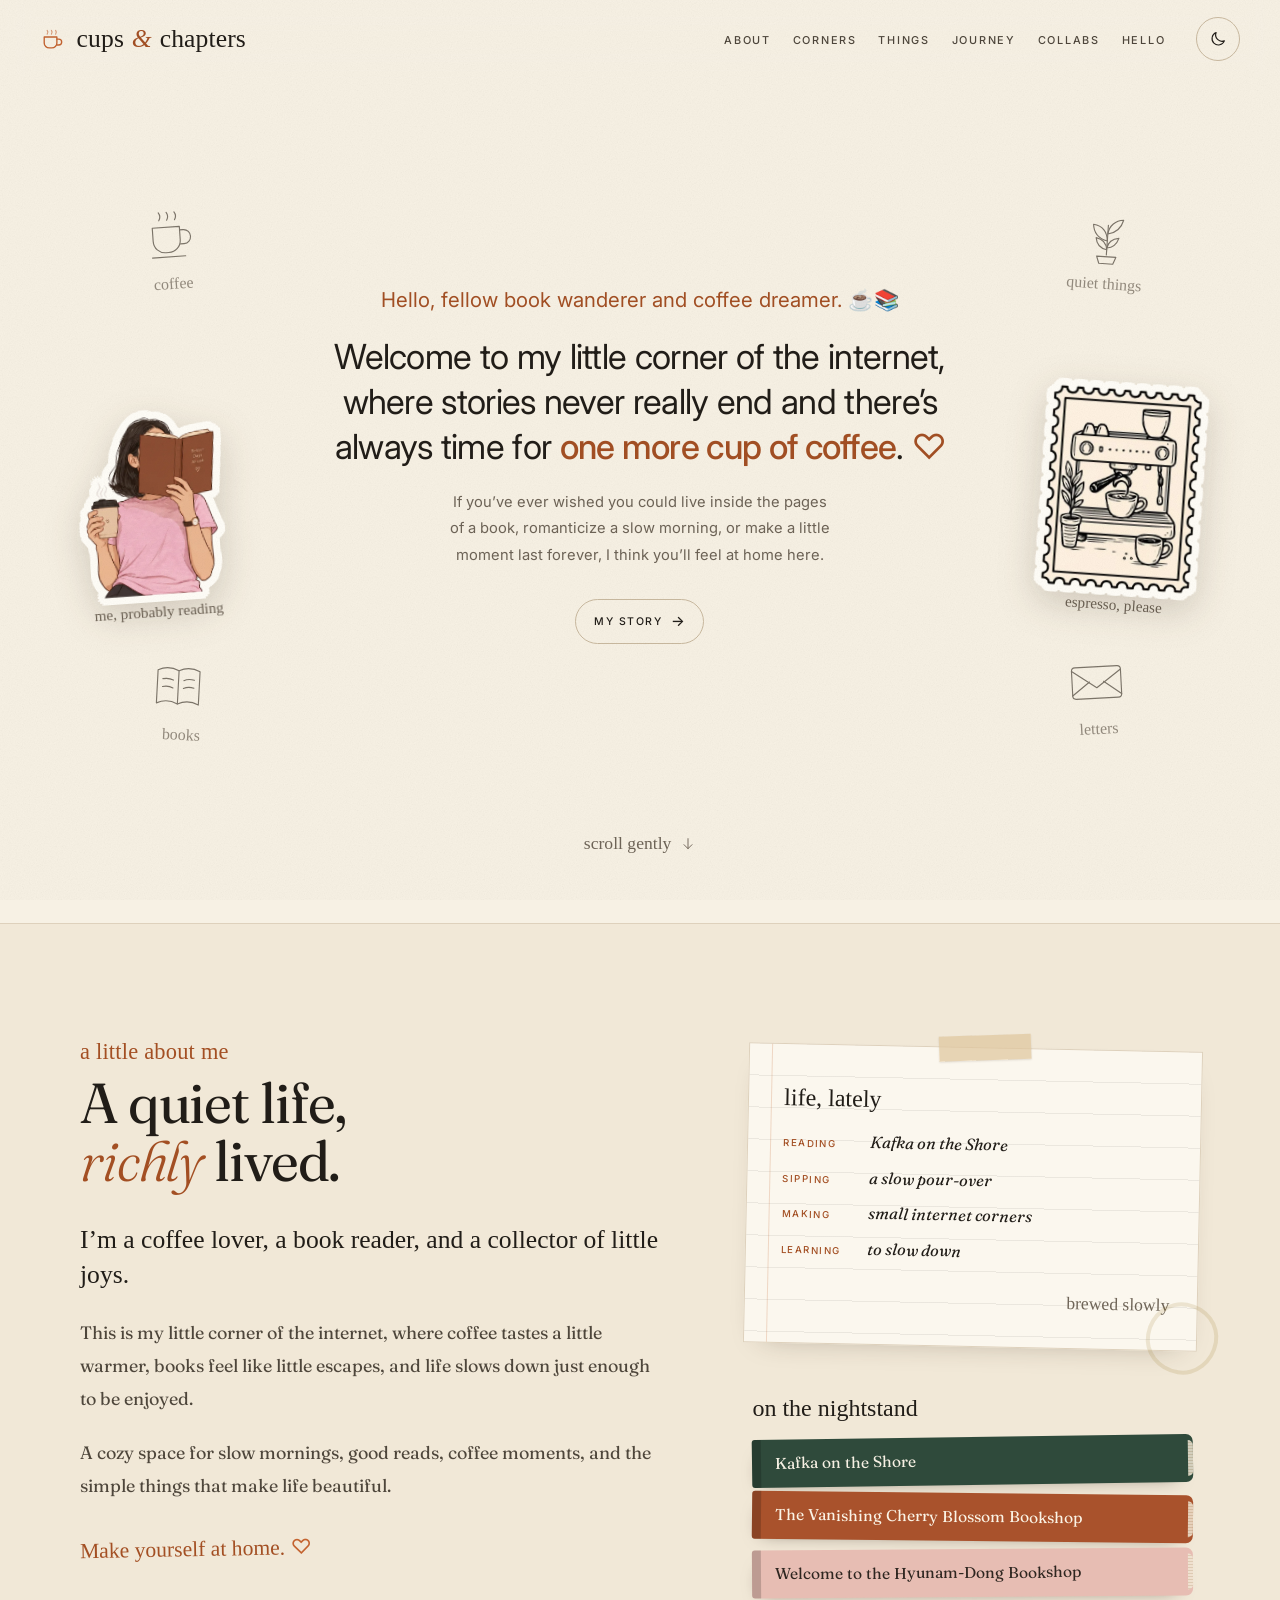
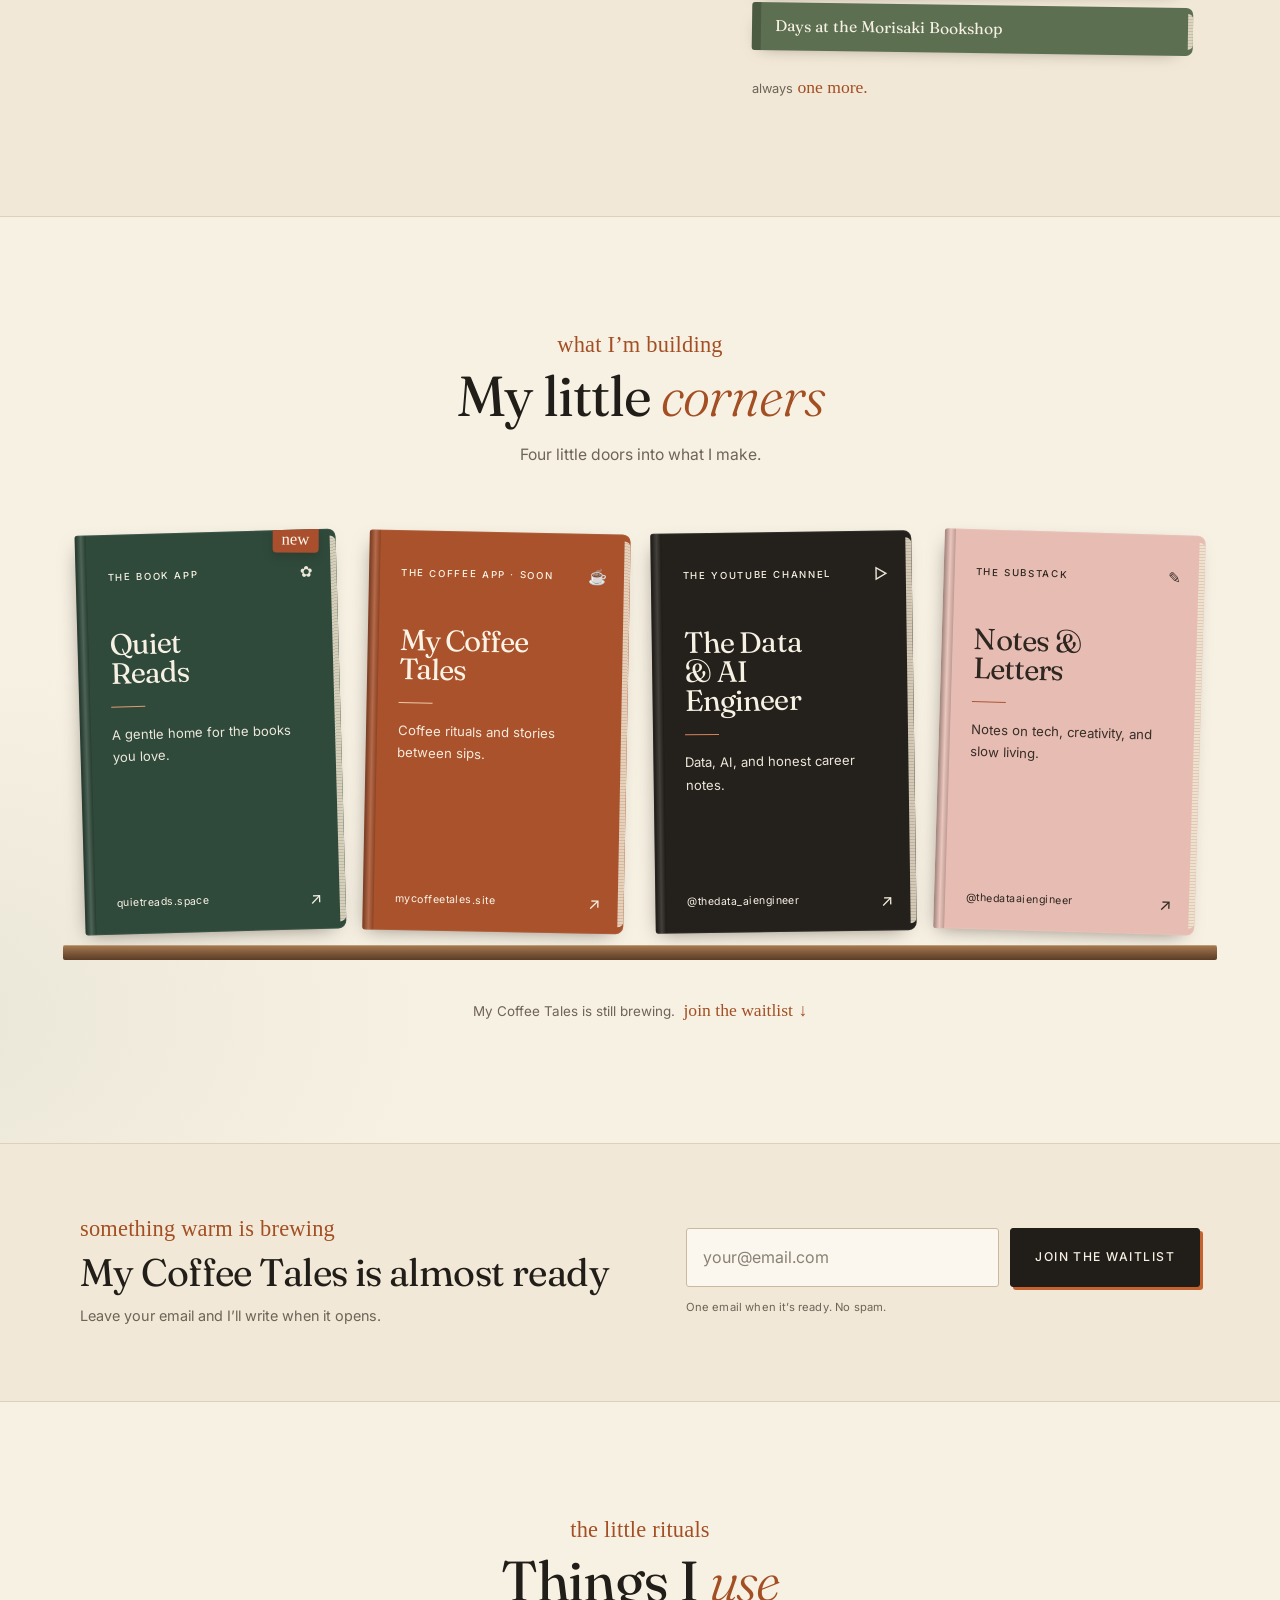
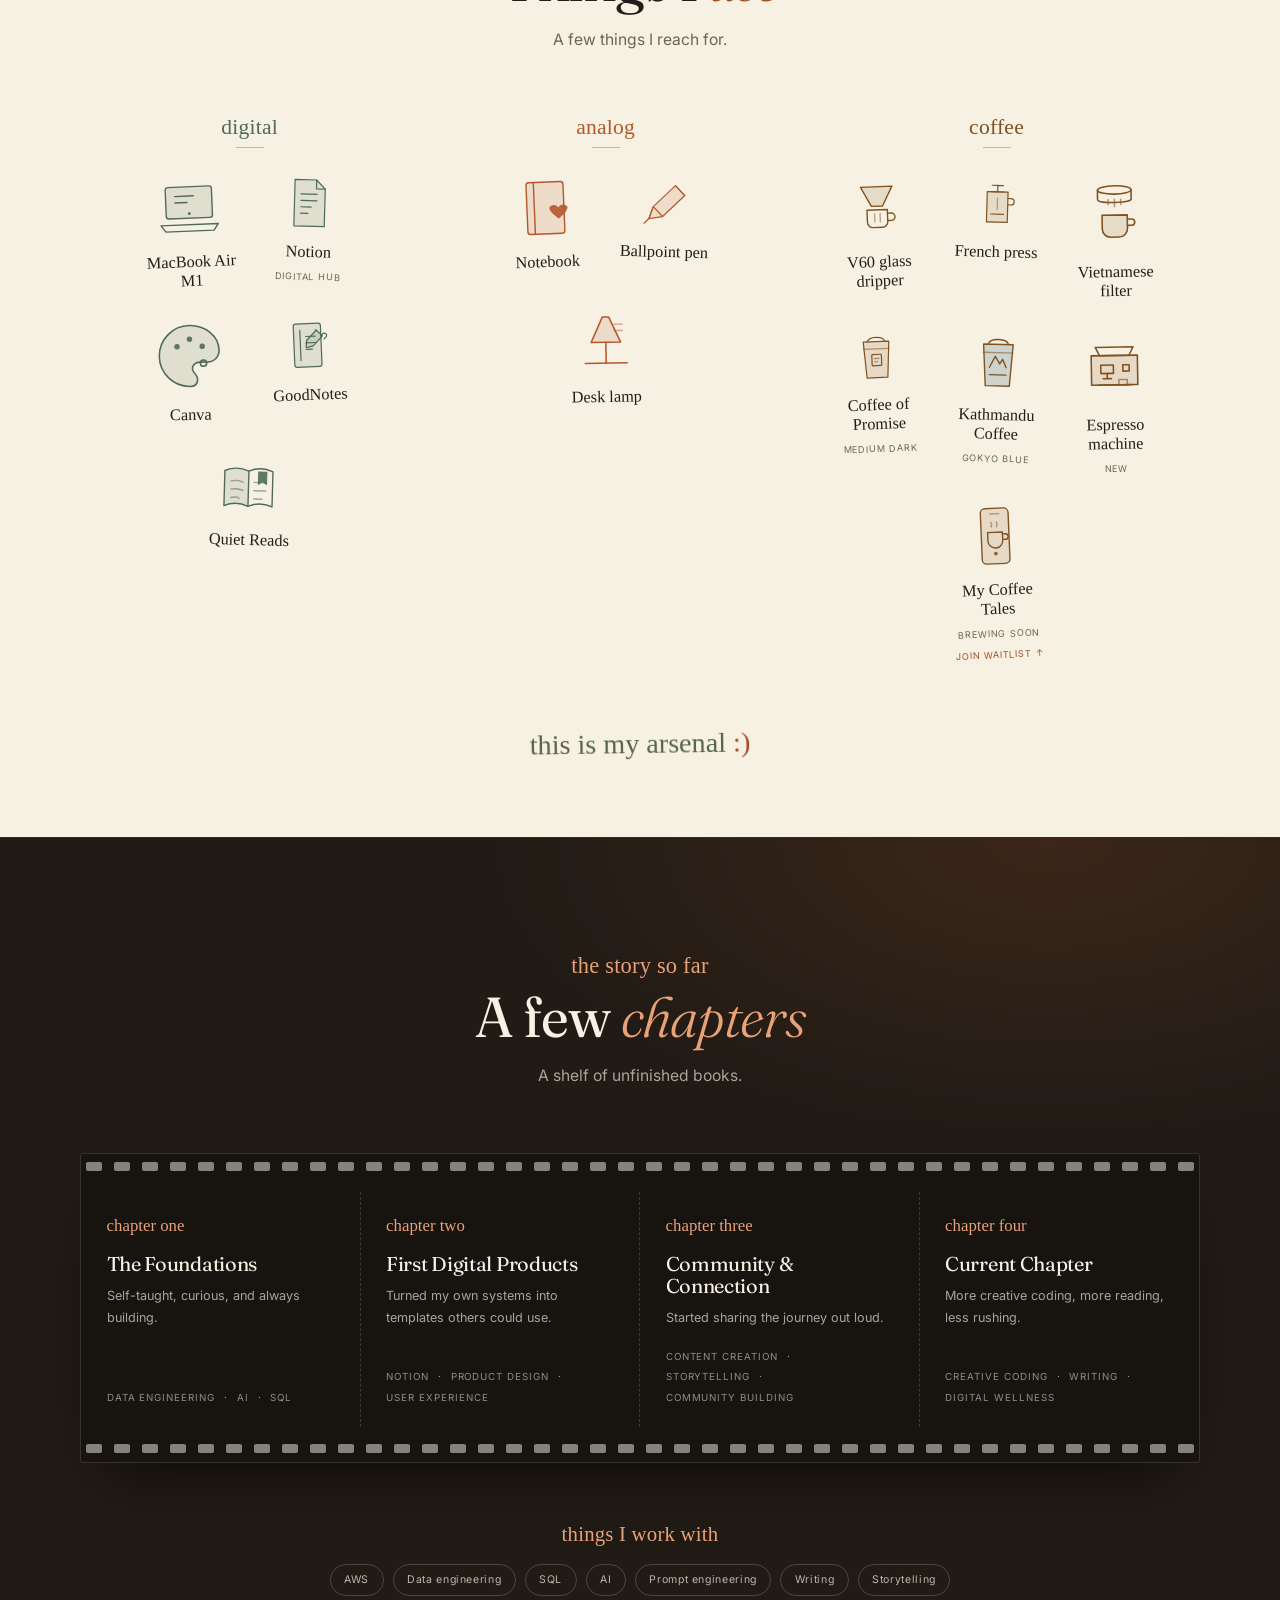
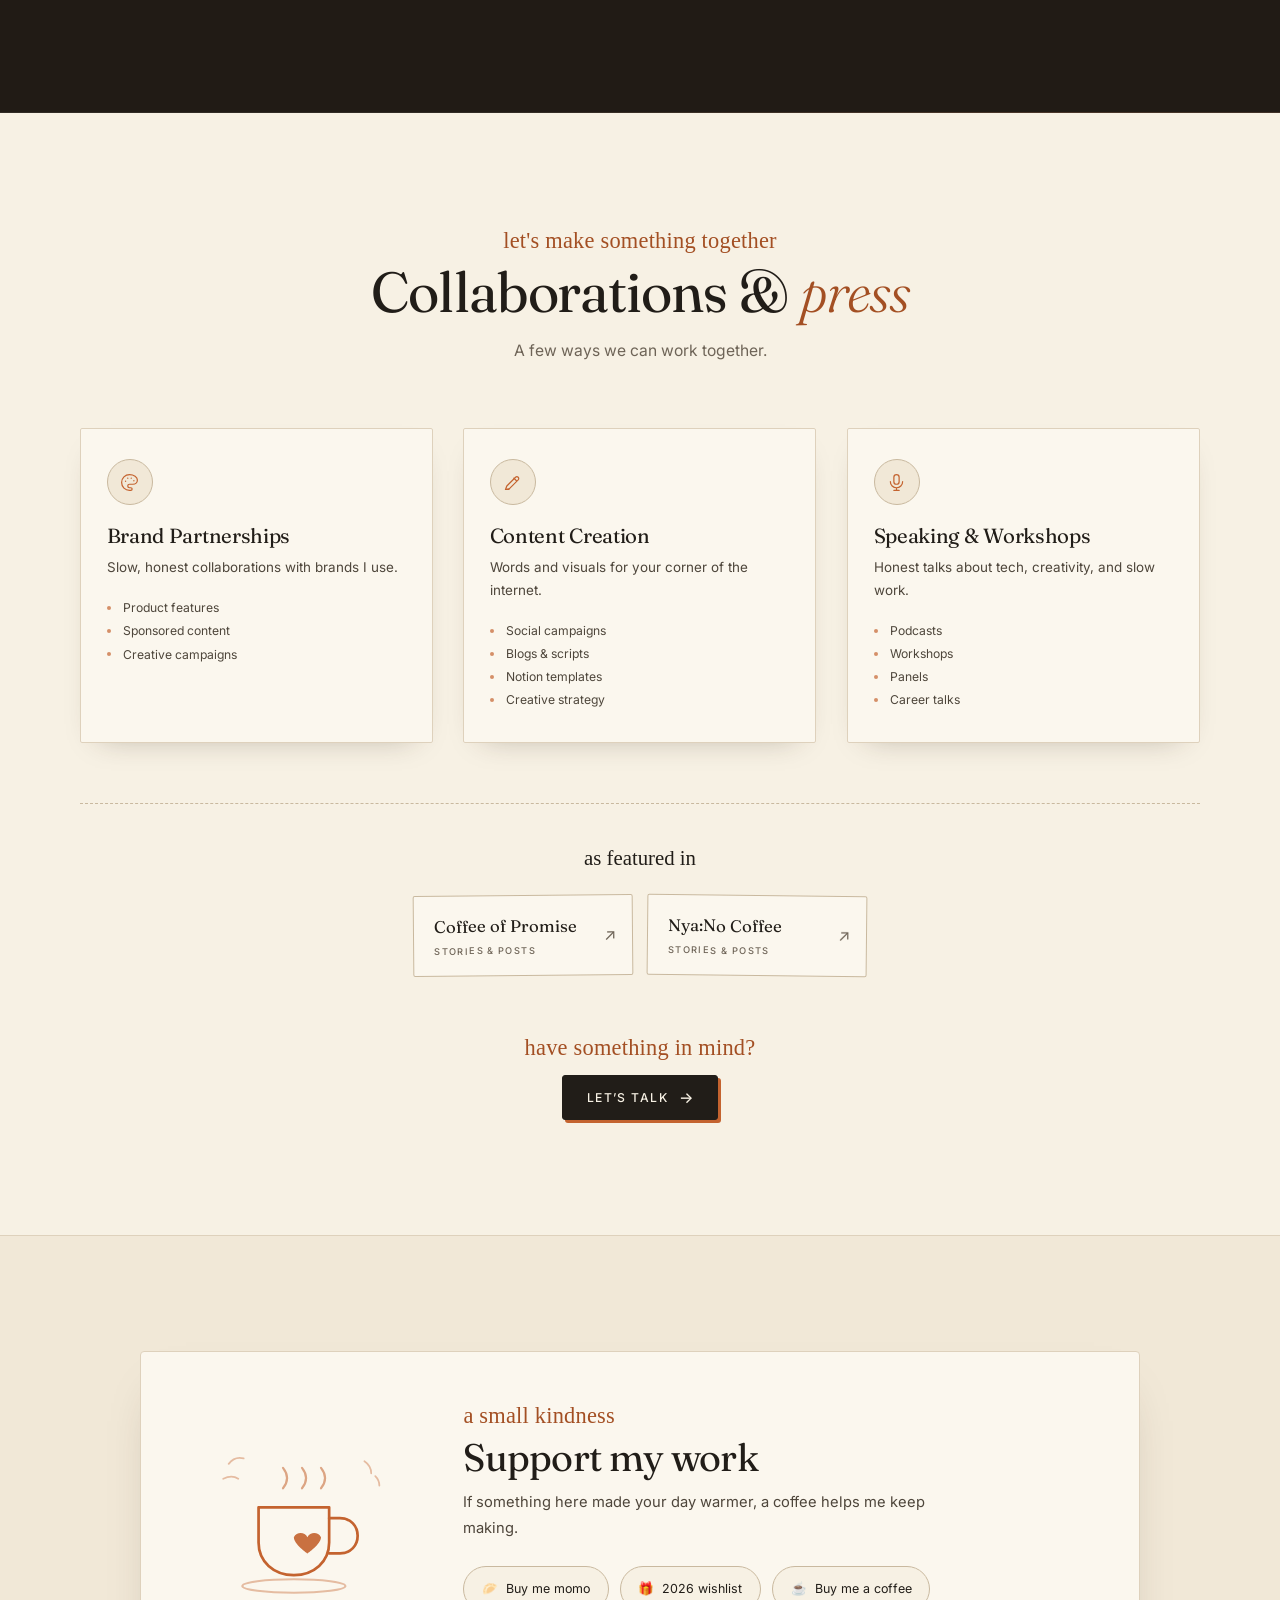
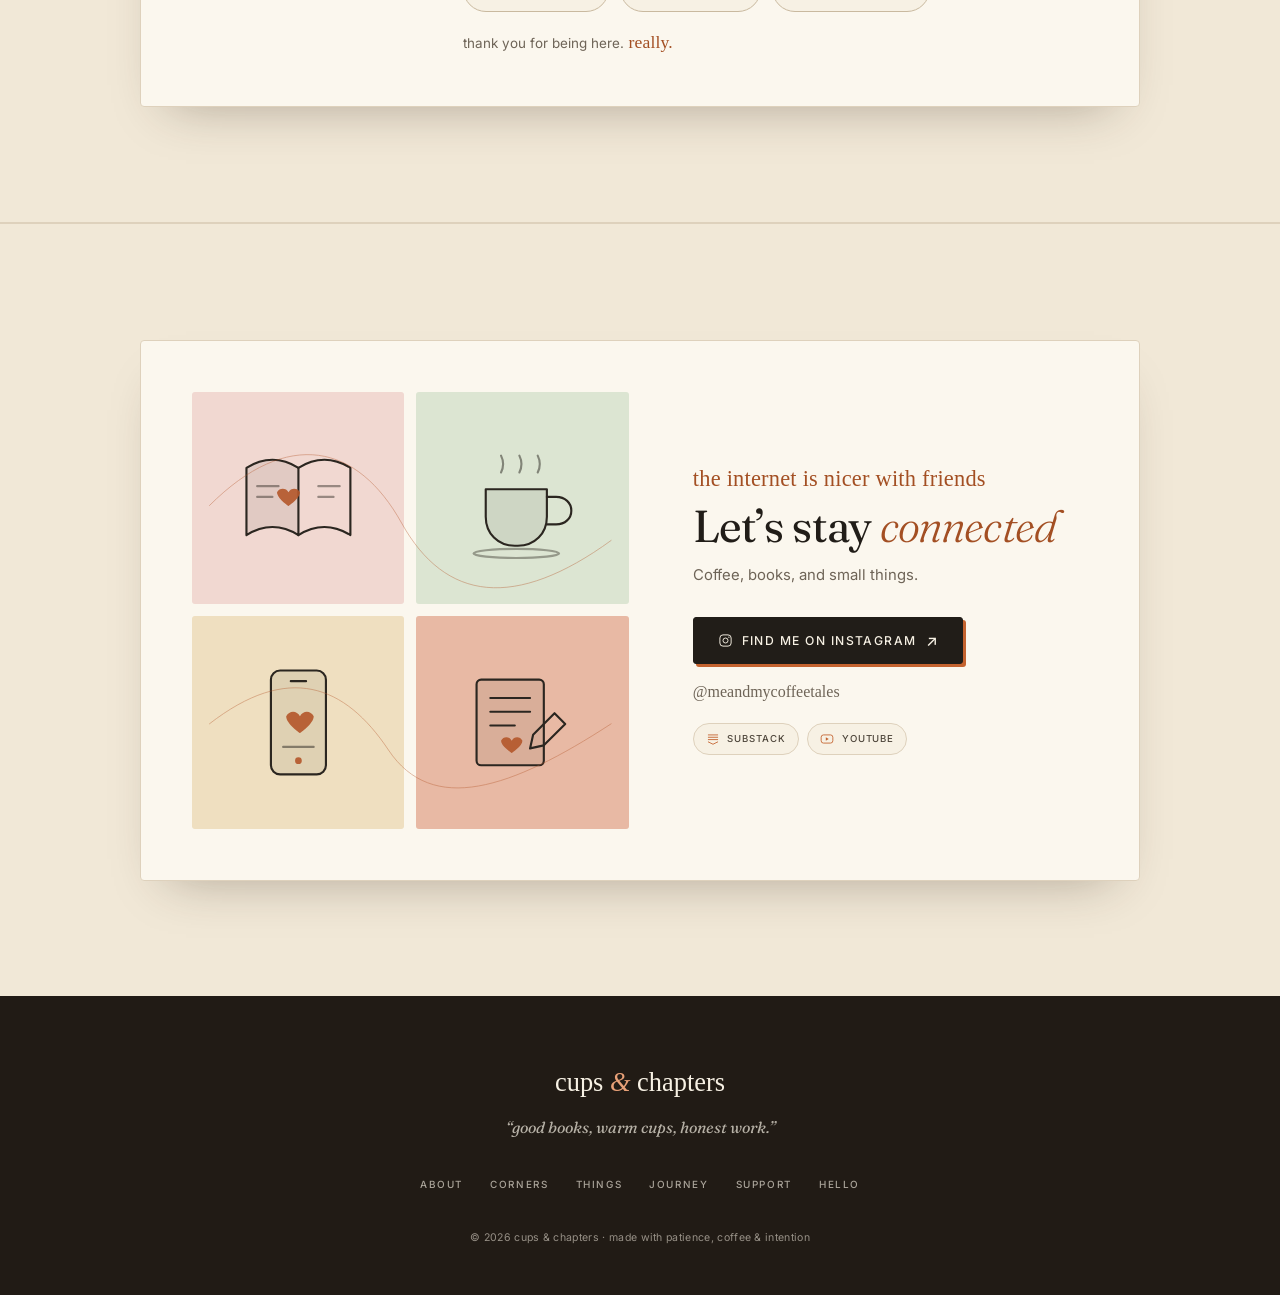
==== commit dbf5ff2e: "Improve mobile responsiveness for iPhone and small screens - Respect notch and home-bar safe areas -" ====
--- a/index.html
+++ b/index.html
@@ -2,7 +2,7 @@
 <html lang="en" data-theme="light">
 <head>
     <meta charset="UTF-8">
-    <meta name="viewport" content="width=device-width, initial-scale=1.0">
+    <meta name="viewport" content="width=device-width, initial-scale=1.0, viewport-fit=cover">
 
     <!-- SEO -->
     <title>Cups &amp; Chapters: Coffee, Books &amp; Slow-Made Things</title>
@@ -24,8 +24,21 @@
     <meta property="og:description" content="A quiet corner for coffee rituals, good books, slow making, and stories told honestly.">
     <meta property="og:type" content="website">
     <meta property="og:url" content="https://www.sizaadhikari.com.np/">
+    <meta property="og:site_name" content="Cups &amp; Chapters">
     <meta property="og:image" content="https://www.sizaadhikari.com.np/assets/images/persona-reading.png">
     <meta name="twitter:card" content="summary_large_image">
+    <link rel="canonical" href="https://www.sizaadhikari.com.np/">
+
+    <!-- Tells Google the site's name, so results show "Cups & Chapters" rather than the domain -->
+    <script type="application/ld+json">
+    {
+        "@context": "https://schema.org",
+        "@type": "WebSite",
+        "name": "Cups & Chapters",
+        "alternateName": "Cups and Chapters",
+        "url": "https://www.sizaadhikari.com.np/"
+    }
+    </script>
 
     <!-- Favicon -->
     <link rel="icon" href="data:image/svg+xml,<svg xmlns='http://www.w3.org/2000/svg' viewBox='0 0 100 100'><text y='.9em' font-size='90'>☕</text></svg>">
@@ -37,7 +50,7 @@
 
     <!-- Styles -->
     <link rel="stylesheet" href="styles.css">
-    <link rel="preload" as="image" href="assets/images/persona-reading.png">
+    <link rel="preload" as="image" href="assets/images/persona-reading.webp" type="image/webp" fetchpriority="high">
     <noscript><style>.fade-in-up{opacity:1 !important;transform:none !important;}</style></noscript>
 </head>
 <body>
@@ -56,7 +69,7 @@
                 <span class="logo-text">cups <em>&amp;</em> chapters</span>
             </a>
 
-            <button class="mobile-menu-toggle" type="button" aria-label="Toggle menu" aria-expanded="false" aria-controls="nav-menu">
+            <button class="mobile-menu-toggle" type="button" aria-label="Open menu" aria-expanded="false" aria-controls="nav-menu">
                 <span class="hamburger"></span>
             </button>
 
@@ -147,15 +160,22 @@
                 </div>
 
                 <figure class="hero-sticker fade-in-up delay-2">
-                    <img src="assets/images/persona-reading.png"
-                         alt="An illustrated reader holding an open book and a cup of coffee"
-                         width="520" height="686"
-                         fetchpriority="high">
+                    <picture>
+                        <source srcset="assets/images/persona-reading.webp" type="image/webp">
+                        <img src="assets/images/persona-reading.png"
+                             alt="An illustrated reader holding an open book and a cup of coffee"
+                             width="520" height="686"
+                             fetchpriority="high">
+                    </picture>
                     <figcaption>me, probably reading</figcaption>
                 </figure>
 
                 <figure class="hero-sticker hero-sticker--coffee" aria-hidden="true">
-                    <img src="assets/images/espresso-stamp.png" alt="" width="451" height="600">
+                    <picture>
+                        <source srcset="assets/images/espresso-stamp.webp" type="image/webp">
+                        <img src="assets/images/espresso-stamp.png" alt="" width="451" height="600"
+                             loading="lazy" decoding="async">
+                    </picture>
                     <figcaption>espresso, please</figcaption>
                 </figure>
             </div>
--- a/styles.css
+++ b/styles.css
@@ -46,6 +46,10 @@
     --font-hand: 'Chewy', cursive;
     --nav-h: 78px;
     --ease-soft: cubic-bezier(.22, .75, .25, 1);
+    --safe-top: env(safe-area-inset-top, 0px);
+    --safe-right: env(safe-area-inset-right, 0px);
+    --safe-bottom: env(safe-area-inset-bottom, 0px);
+    --safe-left: env(safe-area-inset-left, 0px);
 }
 
 [data-theme="dark"] {
@@ -123,6 +127,26 @@
 }
 [data-theme="dark"] body::after { opacity: .09; mix-blend-mode: screen; }
 
+/* Dimmed backdrop behind the open mobile menu */
+body::before {
+    content: "";
+    position: fixed;
+    inset: 0;
+    z-index: 999;
+    background: rgba(33, 29, 24, .38);
+    opacity: 0;
+    visibility: hidden;
+    pointer-events: none;
+    transition: opacity .3s ease, visibility 0s linear .3s;
+}
+body.nav-open::before {
+    opacity: 1;
+    visibility: visible;
+    pointer-events: auto;
+    transition: opacity .3s ease, visibility 0s linear 0s;
+}
+[data-theme="dark"] body::before { background: rgba(0, 0, 0, .55); }
+
 ::selection { background: rgba(196, 99, 47, .24); color: var(--ink); }
 
 :focus-visible {
@@ -139,6 +163,11 @@
 input { font: inherit; color: inherit; }
 em { font-style: italic; }
 
+a, button {
+    touch-action: manipulation;
+    -webkit-tap-highlight-color: rgba(196, 99, 47, .14);
+}
+
 h1, h2, h3, h4 {
     font-family: var(--font-display);
     font-weight: 400;
@@ -155,7 +184,8 @@
     width: 100%;
     max-width: 1200px;
     margin: 0 auto;
-    padding: 0 clamp(1.25rem, 4vw, 2.5rem);
+    padding-left: calc(clamp(1.25rem, 4vw, 2.5rem) + var(--safe-left));
+    padding-right: calc(clamp(1.25rem, 4vw, 2.5rem) + var(--safe-right));
 }
 
 .section { padding: clamp(4.5rem, 9vw, 8rem) 0; position: relative; }
@@ -331,12 +361,14 @@
     height: var(--nav-h);
     max-width: 1320px;
     margin: 0 auto;
-    padding: 0 clamp(1.25rem, 3.5vw, 2.5rem);
+    padding-left: calc(clamp(1.25rem, 3.5vw, 2.5rem) + var(--safe-left));
+    padding-right: calc(clamp(1.25rem, 3.5vw, 2.5rem) + var(--safe-right));
 }
 .nav-logo {
     display: inline-flex;
     align-items: center;
     gap: .6rem;
+    min-height: 44px;
     color: var(--ink);
     flex: none;
 }
@@ -400,8 +432,8 @@
 .theme-toggle {
     display: grid;
     place-items: center;
-    width: 38px;
-    height: 38px;
+    width: 44px;
+    height: 44px;
     flex: none;
     border: 1px solid var(--line-strong);
     border-radius: 50%;
@@ -409,18 +441,18 @@
     transition: border-color .2s ease, color .2s ease, rotate .4s var(--ease-soft);
 }
 .theme-toggle:hover { border-color: var(--terracotta); color: var(--terracotta-deep); rotate: 12deg; }
-.theme-icon { width: 17px; height: 17px; }
+.theme-icon { width: 18px; height: 18px; }
 .theme-icon.sun { display: none; }
 [data-theme="dark"] .theme-icon.moon { display: none; }
 [data-theme="dark"] .theme-icon.sun { display: block; }
 
 .mobile-menu-toggle {
     display: none;
-    width: 40px;
-    height: 40px;
+    width: 44px;
+    height: 44px;
     position: relative;
     z-index: 1002;
-    padding: 8px;
+    padding: 10px;
 }
 .hamburger {
     display: block;
@@ -459,7 +491,8 @@
     max-width: 1200px;
     min-height: clamp(600px, 72vh, 720px);
     margin: 0 auto;
-    padding: 0 clamp(1.25rem, 4vw, 2.5rem);
+    padding-left: calc(clamp(1.25rem, 4vw, 2.5rem) + var(--safe-left));
+    padding-right: calc(clamp(1.25rem, 4vw, 2.5rem) + var(--safe-right));
     display: grid;
     place-items: center;
 }
@@ -580,6 +613,7 @@
 [data-theme="dark"] .hero-sticker {
     --sticker-shadow: drop-shadow(0 12px 18px rgba(0, 0, 0, .55));
 }
+.hero-sticker picture { display: block; }
 .hero-sticker img {
     width: 100%;
     height: auto;
@@ -1113,7 +1147,8 @@
     background: var(--paper-3);
     border: 1px solid var(--line-strong);
     border-radius: 3px;
-    font-size: .88rem;
+    /* 16px keeps iOS Safari from zooming in when the field is focused */
+    font-size: 1rem;
     color: var(--ink);
     transition: border-color .2s ease;
 }
@@ -1792,7 +1827,7 @@
    FOOTER
    ============================================================ */
 .footer {
-    padding: clamp(2.75rem, 5vw, 4rem) 0 clamp(2.25rem, 4vw, 3rem);
+    padding: clamp(2.75rem, 5vw, 4rem) 0 calc(clamp(2.25rem, 4vw, 3rem) + var(--safe-bottom));
     background: var(--espresso);
     color: var(--cream);
     text-align: center;
@@ -1819,6 +1854,8 @@
     margin-top: 1.75rem;
 }
 .footer-nav a {
+    display: inline-block;
+    padding: .35rem .1rem;
     font-size: .62rem;
     font-weight: 500;
     letter-spacing: .16em;
@@ -1828,10 +1865,13 @@
 }
 .footer-nav a:hover { color: var(--cream); }
 .footer-copy {
-    margin-top: 1.9rem;
+    max-width: 62ch;
+    margin: 1.9rem auto 0;
     font-size: .66rem;
+    line-height: 1.7;
     letter-spacing: .03em;
     color: rgba(247, 241, 228, .55);
+    text-wrap: balance;
 }
 
 /* ============================================================
@@ -1839,8 +1879,8 @@
    ============================================================ */
 .back-to-top {
     position: fixed;
-    right: 1.6rem;
-    bottom: 1.6rem;
+    right: calc(1.6rem + var(--safe-right));
+    bottom: calc(1.6rem + var(--safe-bottom));
     z-index: 900;
     display: grid;
     place-items: center;
@@ -1896,8 +1936,9 @@
         justify-content: flex-start;
         gap: 2rem;
         width: min(360px, 88vw);
+        height: 100vh;
         height: 100dvh;
-        padding: 6.5rem 2rem 2rem;
+        padding: calc(6.5rem + var(--safe-top)) calc(2rem + var(--safe-right)) calc(2rem + var(--safe-bottom)) 2rem;
         background: var(--paper);
         border-left: 1px solid var(--line);
         box-shadow: -24px 0 60px rgba(40, 28, 18, .16);
@@ -1905,6 +1946,7 @@
         visibility: hidden;
         transition: transform .42s var(--ease-soft), visibility 0s linear .42s;
         overflow-y: auto;
+        overscroll-behavior: contain;
     }
     .nav-menu.active {
         transform: translateX(0);
@@ -1956,8 +1998,18 @@
         align-items: center;
         padding-top: 1rem;
     }
-    .film-track { grid-template-columns: repeat(4, minmax(250px, 1fr)); }
-    .filmstrip { overflow-x: auto; scroll-snap-type: x mandatory; }
+    .film-track {
+        grid-template-columns: none;
+        grid-auto-flow: column;
+        grid-auto-columns: clamp(260px, 76vw, 320px);
+    }
+    .filmstrip {
+        overflow-x: auto;
+        scroll-snap-type: x mandatory;
+        scroll-padding-inline: 1rem;
+        overscroll-behavior-x: contain;
+        -webkit-overflow-scrolling: touch;
+    }
     .film-frame { scroll-snap-align: start; }
     .film-hint { display: block; }
 
@@ -2010,8 +2062,17 @@
 
     .form-row { flex-direction: column; }
     .form-row .btn { justify-content: center; }
-
-    .back-to-top { right: 1rem; bottom: 1rem; width: 40px; height: 40px; }
+    .newsletter-form .btn { min-height: 48px; width: 100%; }
+
+    .back-to-top {
+        right: calc(1rem + var(--safe-right));
+        bottom: calc(1rem + var(--safe-bottom));
+        width: 44px;
+        height: 44px;
+    }
+
+    /* Keep the fixed arrow from covering the footer line at the very end */
+    .footer { padding-bottom: calc(4.25rem + var(--safe-bottom)); }
 }
 
 @media (max-width: 520px) {
@@ -2030,11 +2091,25 @@
     .hello-card { padding: 1.35rem; gap: 1.75rem; }
     .hello-collage { gap: .5rem; }
     .hello-copy .section-title { font-size: clamp(1.9rem, 8vw, 2.4rem); }
+    .hello-mini { min-height: 42px; }
 
     .support-actions { flex-direction: column; align-items: stretch; }
     .support-btn { justify-content: center; }
     .collab-list li { font-size: .74rem; }
     .footer-nav { gap: .5rem 1rem; }
+}
+
+/* Very small phones (iPhone SE, 320px) */
+@media (max-width: 380px) {
+    .paper-card { padding: 2.25rem 1.15rem 1.4rem 1.6rem; }
+    .paper-card::before { left: 1.05rem; }
+    .lately-list > div { grid-template-columns: 66px 1fr; }
+    .book-cover { padding: 1.35rem 1rem 1rem 1.4rem; }
+    .book-title { font-size: 1.8rem; }
+    .collab-card { padding: 1.5rem 1.25rem; }
+    .support-card { padding: 1.5rem 1.15rem; }
+    .hello-card { padding: 1.1rem; }
+    .footer-copy { font-size: .72rem; }
 }
 
 /* ============================================================
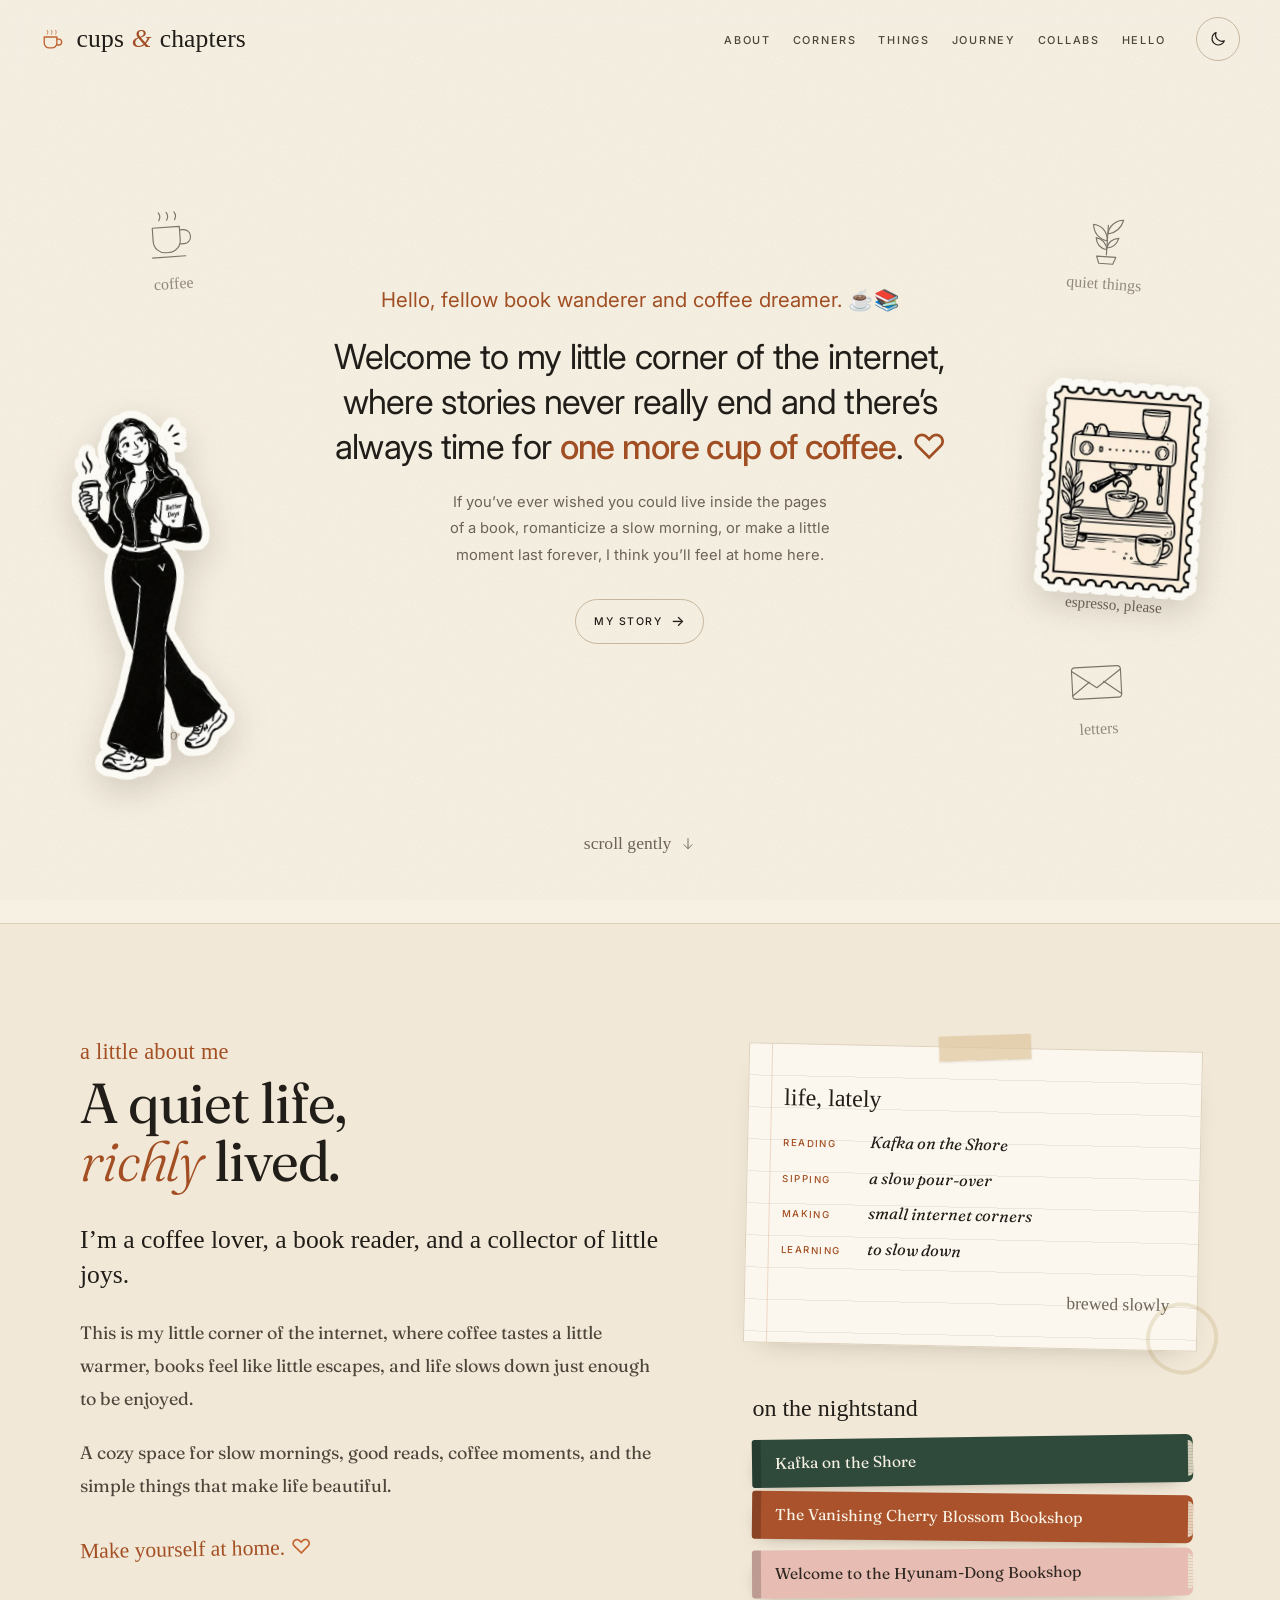
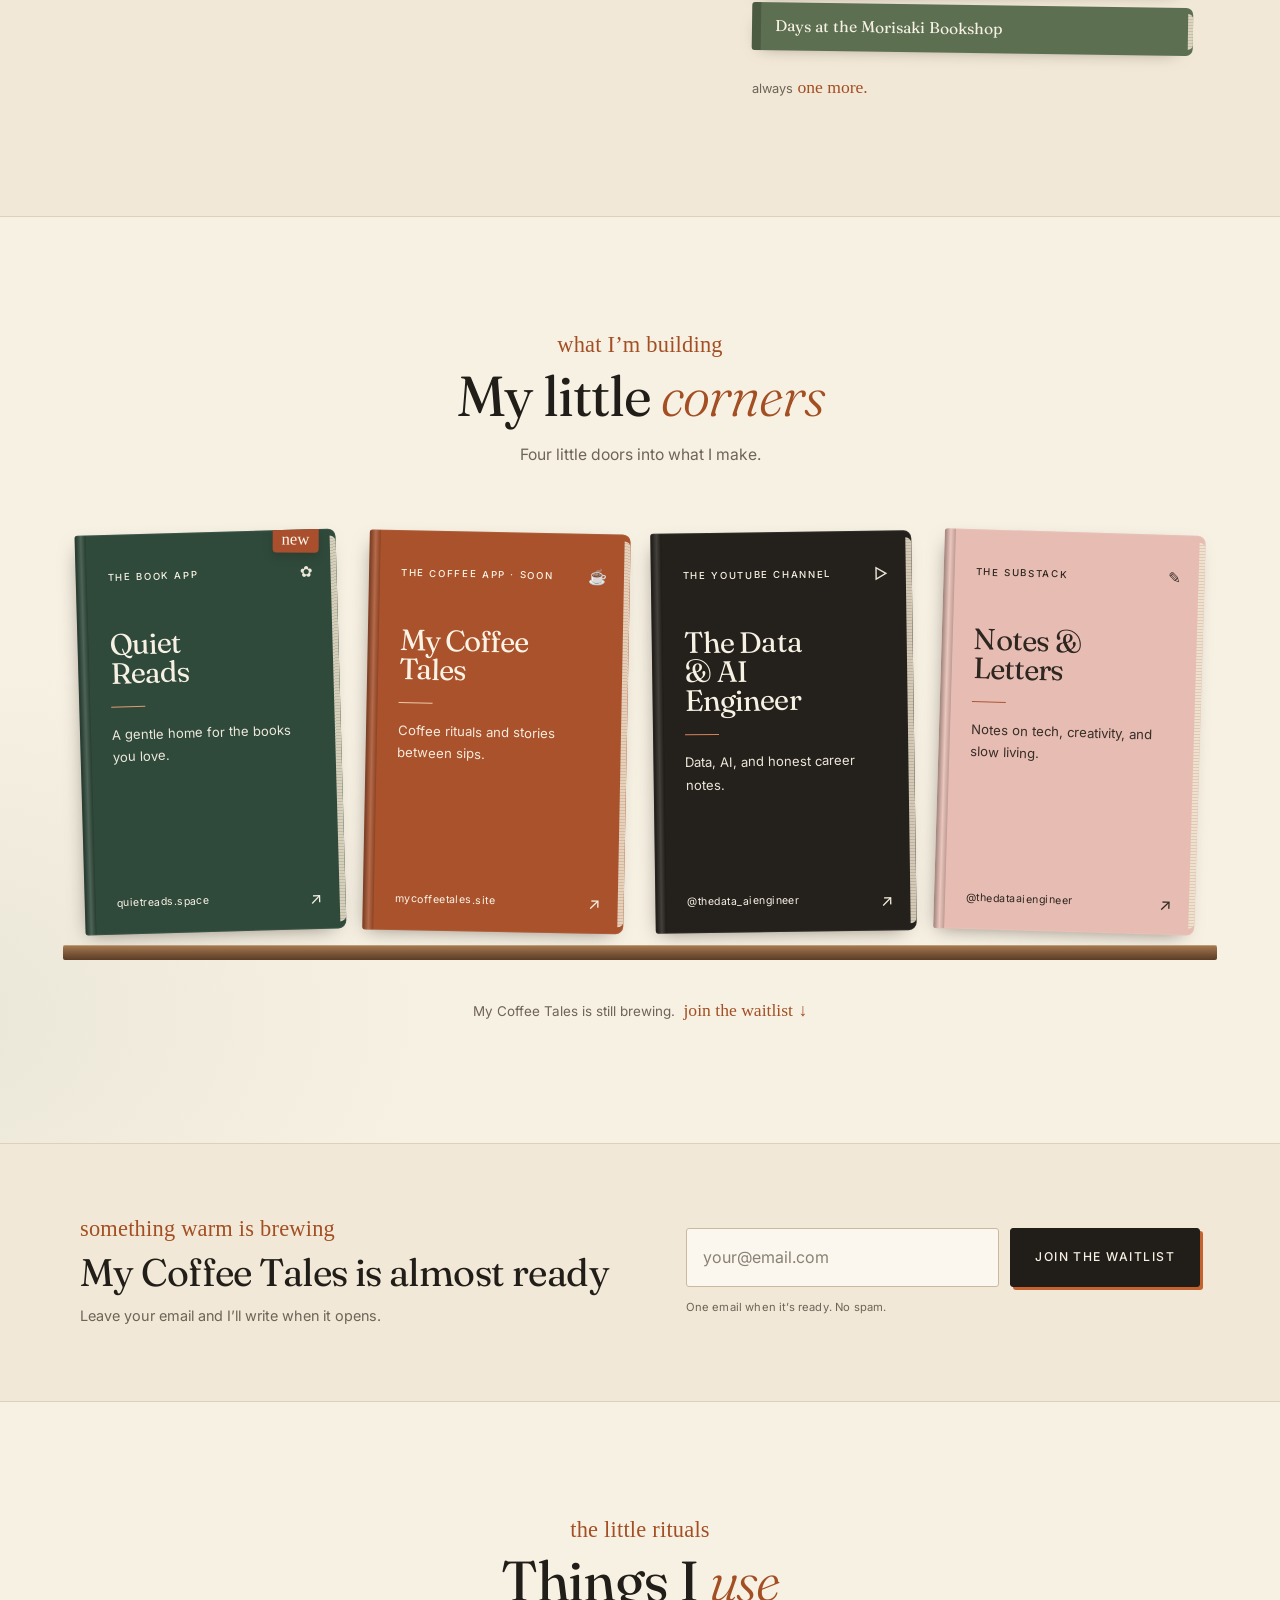
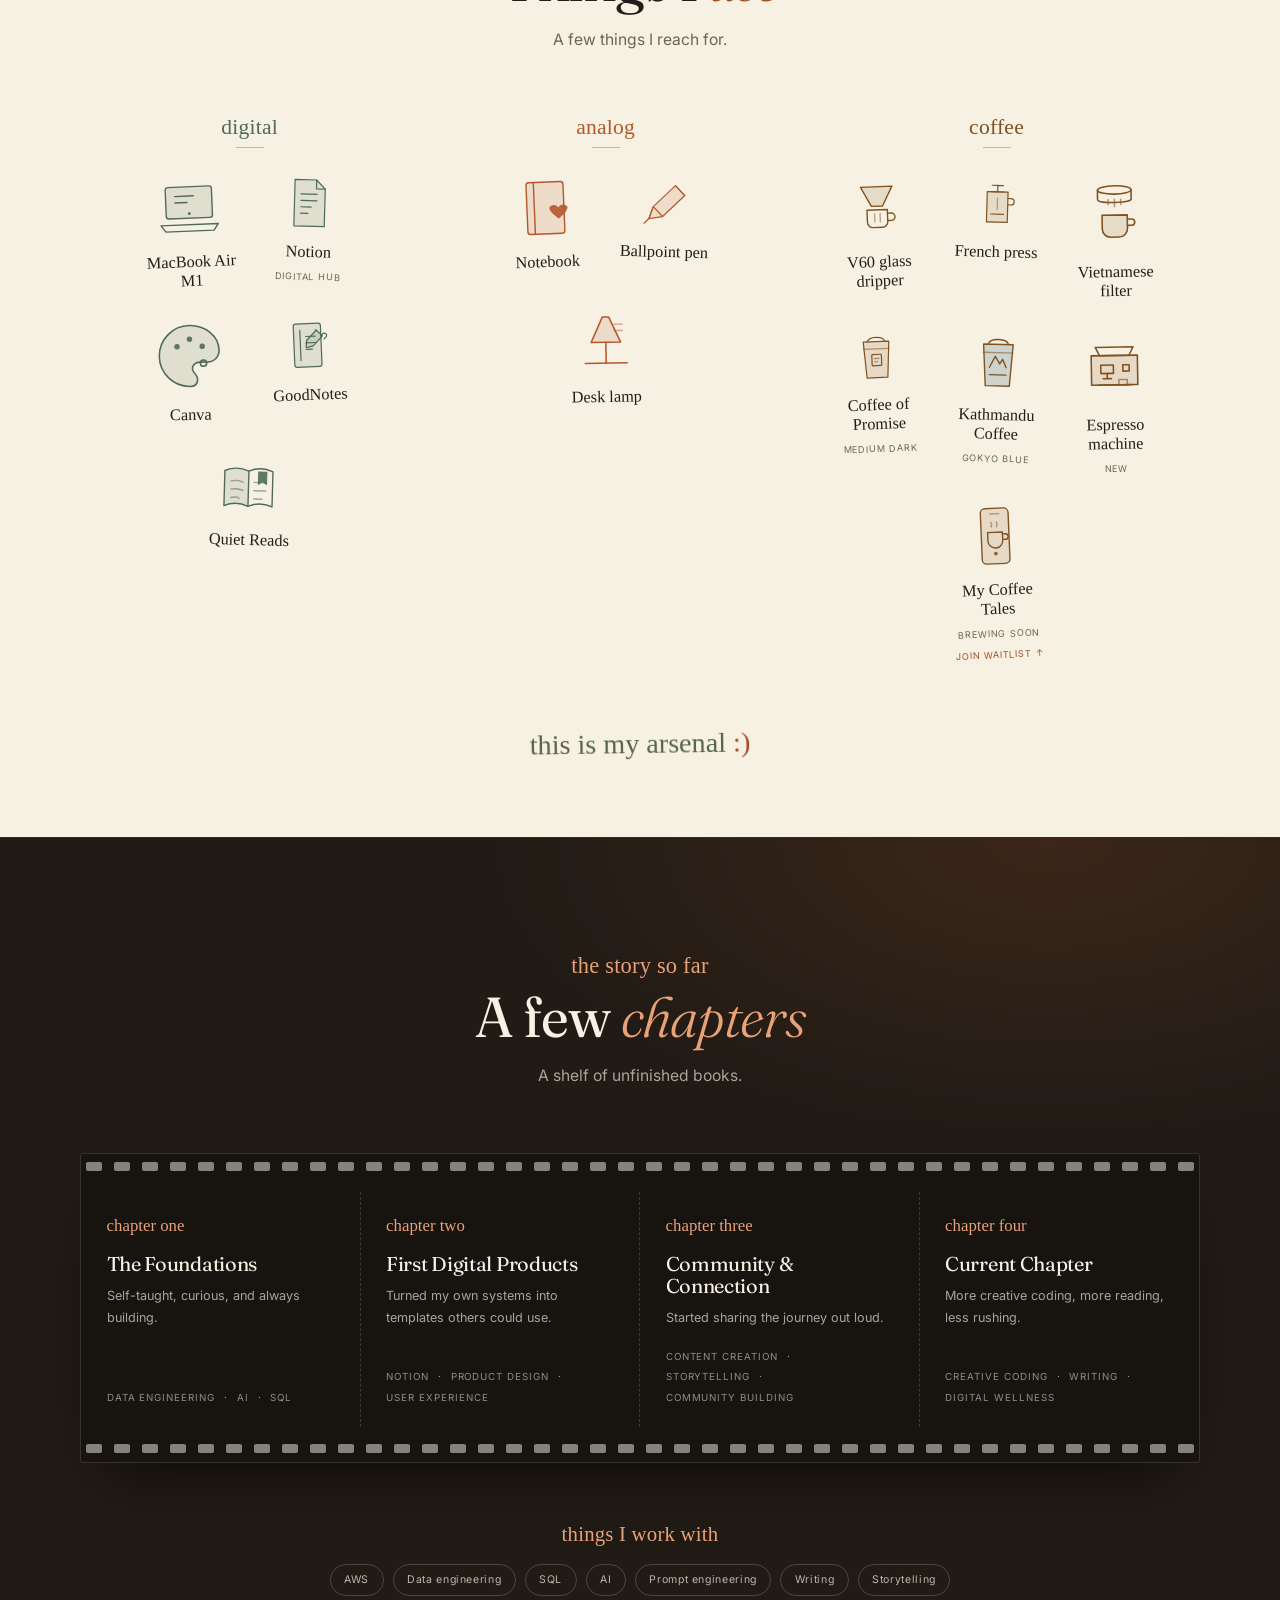
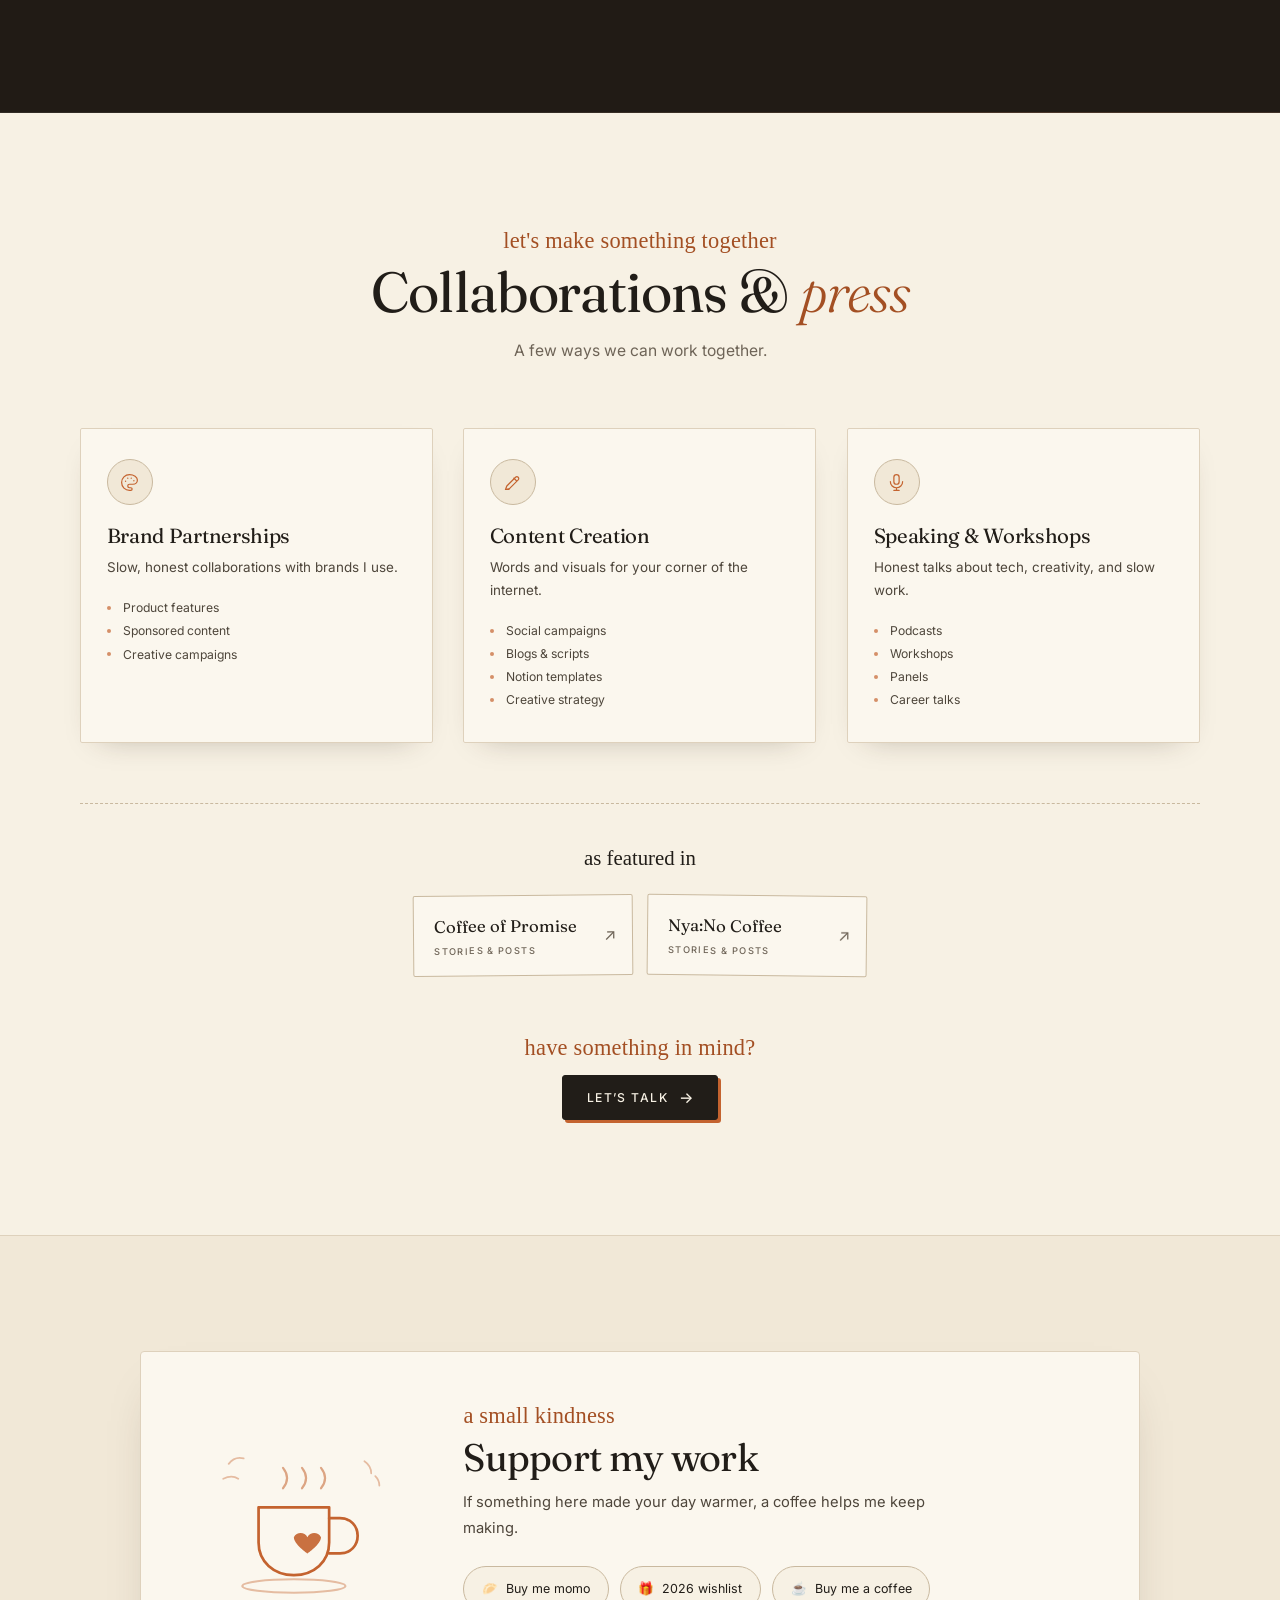
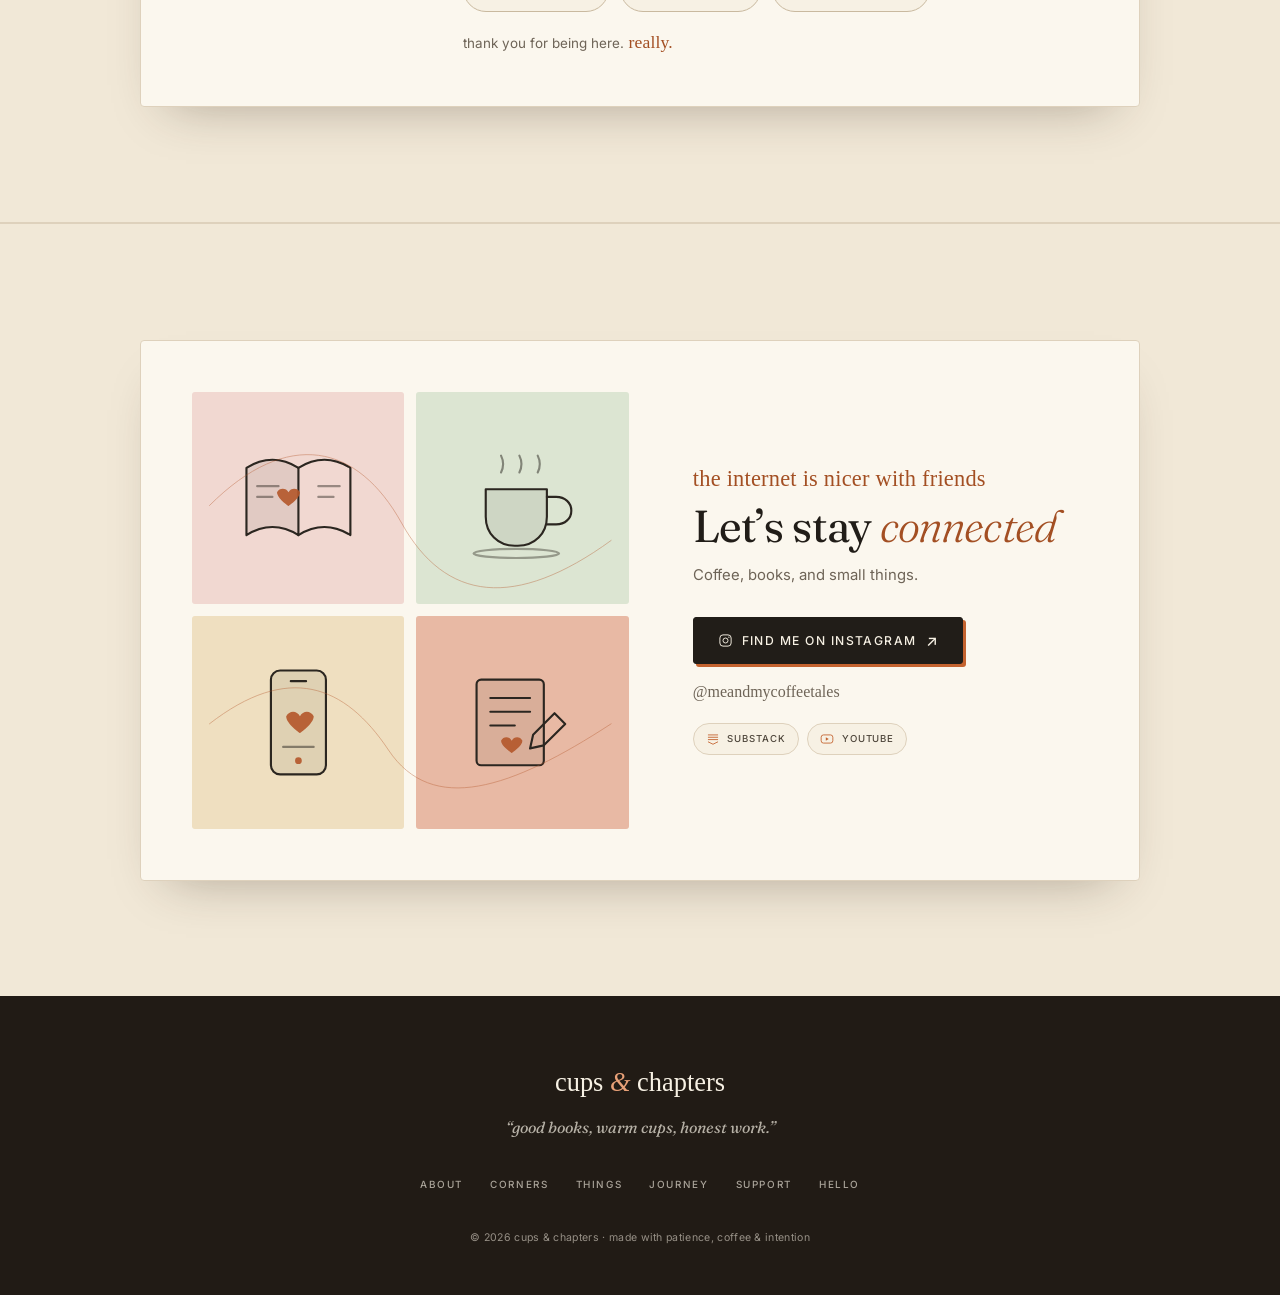
==== commit 5857f154: "updated the persona" ====
--- a/index.html
+++ b/index.html
@@ -25,7 +25,7 @@
     <meta property="og:type" content="website">
     <meta property="og:url" content="https://www.sizaadhikari.com.np/">
     <meta property="og:site_name" content="Cups &amp; Chapters">
-    <meta property="og:image" content="https://www.sizaadhikari.com.np/assets/images/persona-reading.png">
+    <meta property="og:image" content="https://www.sizaadhikari.com.np/assets/images/persona-better-days.png">
     <meta name="twitter:card" content="summary_large_image">
     <link rel="canonical" href="https://www.sizaadhikari.com.np/">
 
@@ -50,7 +50,7 @@
 
     <!-- Styles -->
     <link rel="stylesheet" href="styles.css">
-    <link rel="preload" as="image" href="assets/images/persona-reading.webp" type="image/webp" fetchpriority="high">
+    <link rel="preload" as="image" href="assets/images/persona-better-days.webp" type="image/webp" fetchpriority="high">
     <noscript><style>.fade-in-up{opacity:1 !important;transform:none !important;}</style></noscript>
 </head>
 <body>
@@ -161,13 +161,13 @@
 
                 <figure class="hero-sticker fade-in-up delay-2">
                     <picture>
-                        <source srcset="assets/images/persona-reading.webp" type="image/webp">
-                        <img src="assets/images/persona-reading.png"
-                             alt="An illustrated reader holding an open book and a cup of coffee"
-                             width="520" height="686"
+                        <source srcset="assets/images/persona-better-days.webp" type="image/webp">
+                        <img src="assets/images/persona-better-days.png"
+                             alt="An illustrated woman walking with a cup of coffee and a book titled Better Days"
+                             width="375" height="1000"
                              fetchpriority="high">
                     </picture>
-                    <figcaption>me, probably reading</figcaption>
+                    <!-- <figcaption>me, probably reading</figcaption> -->
                 </figure>
 
                 <figure class="hero-sticker hero-sticker--coffee" aria-hidden="true">
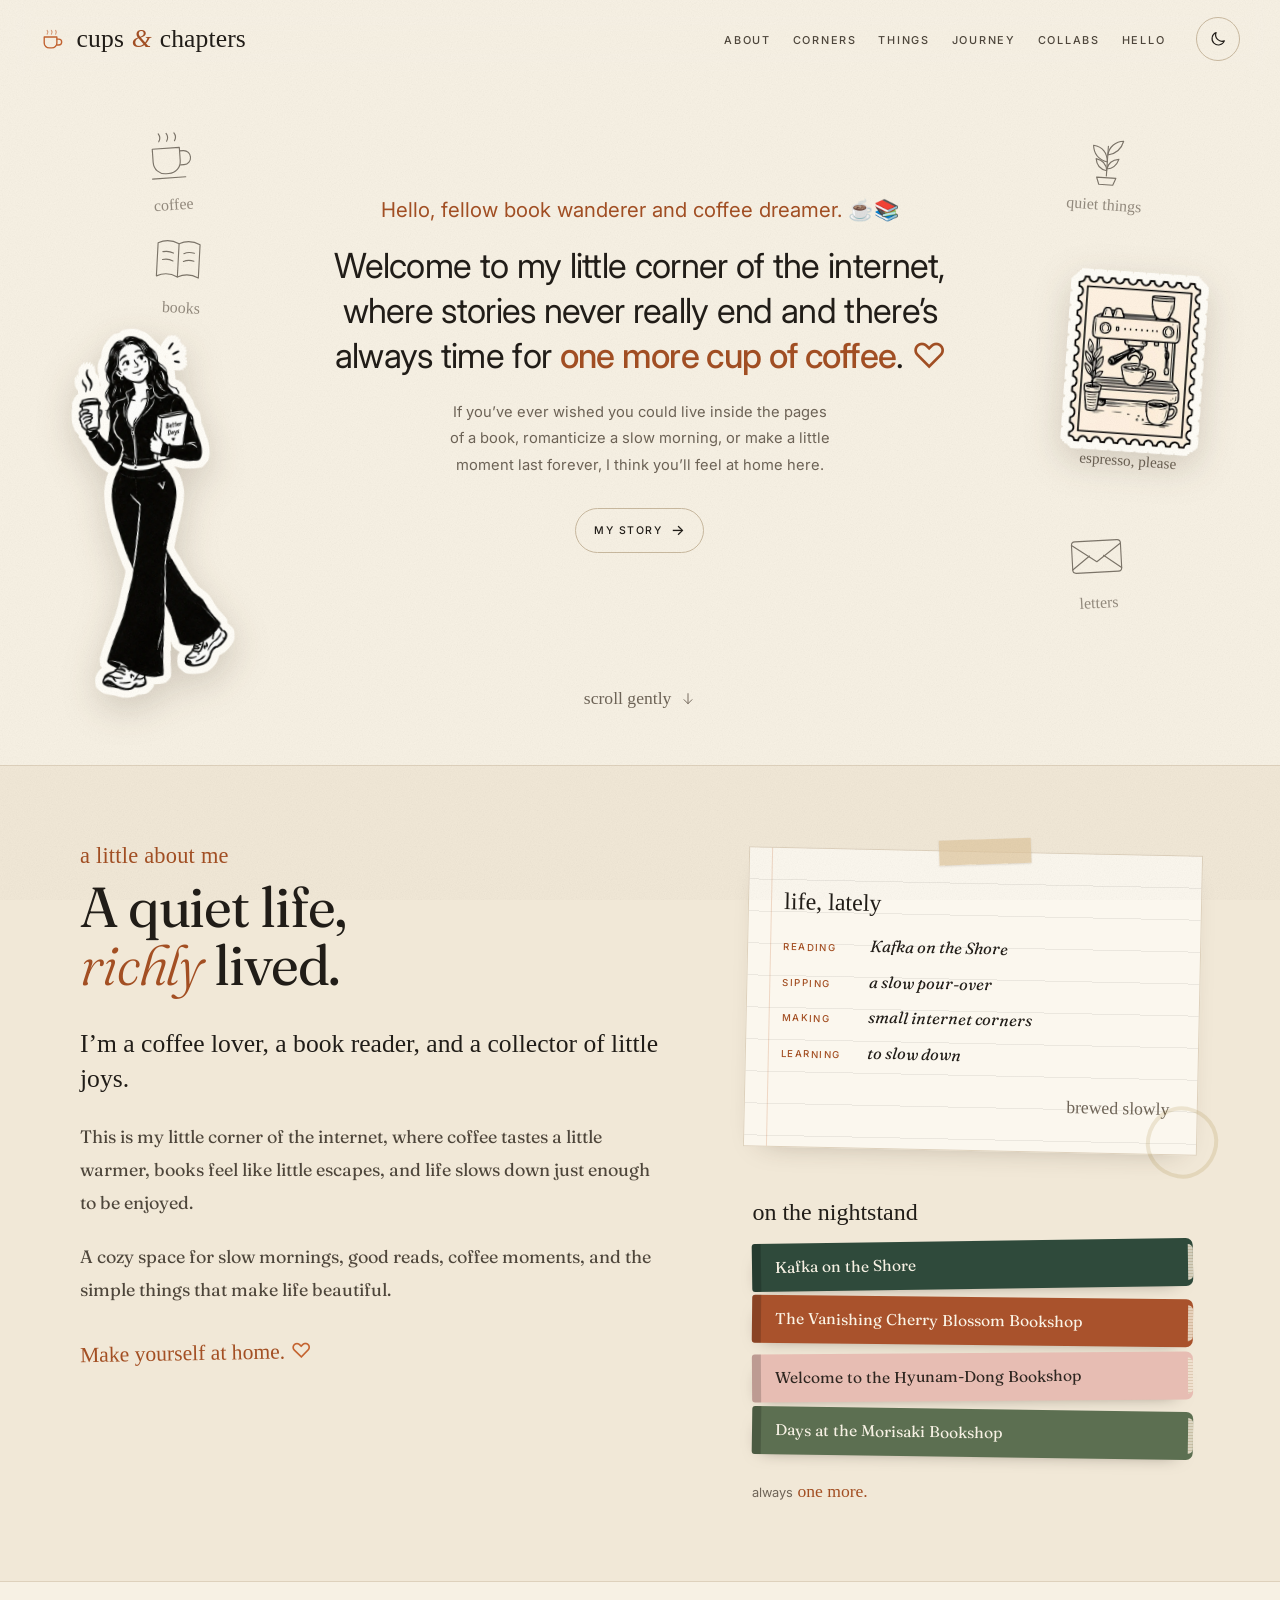
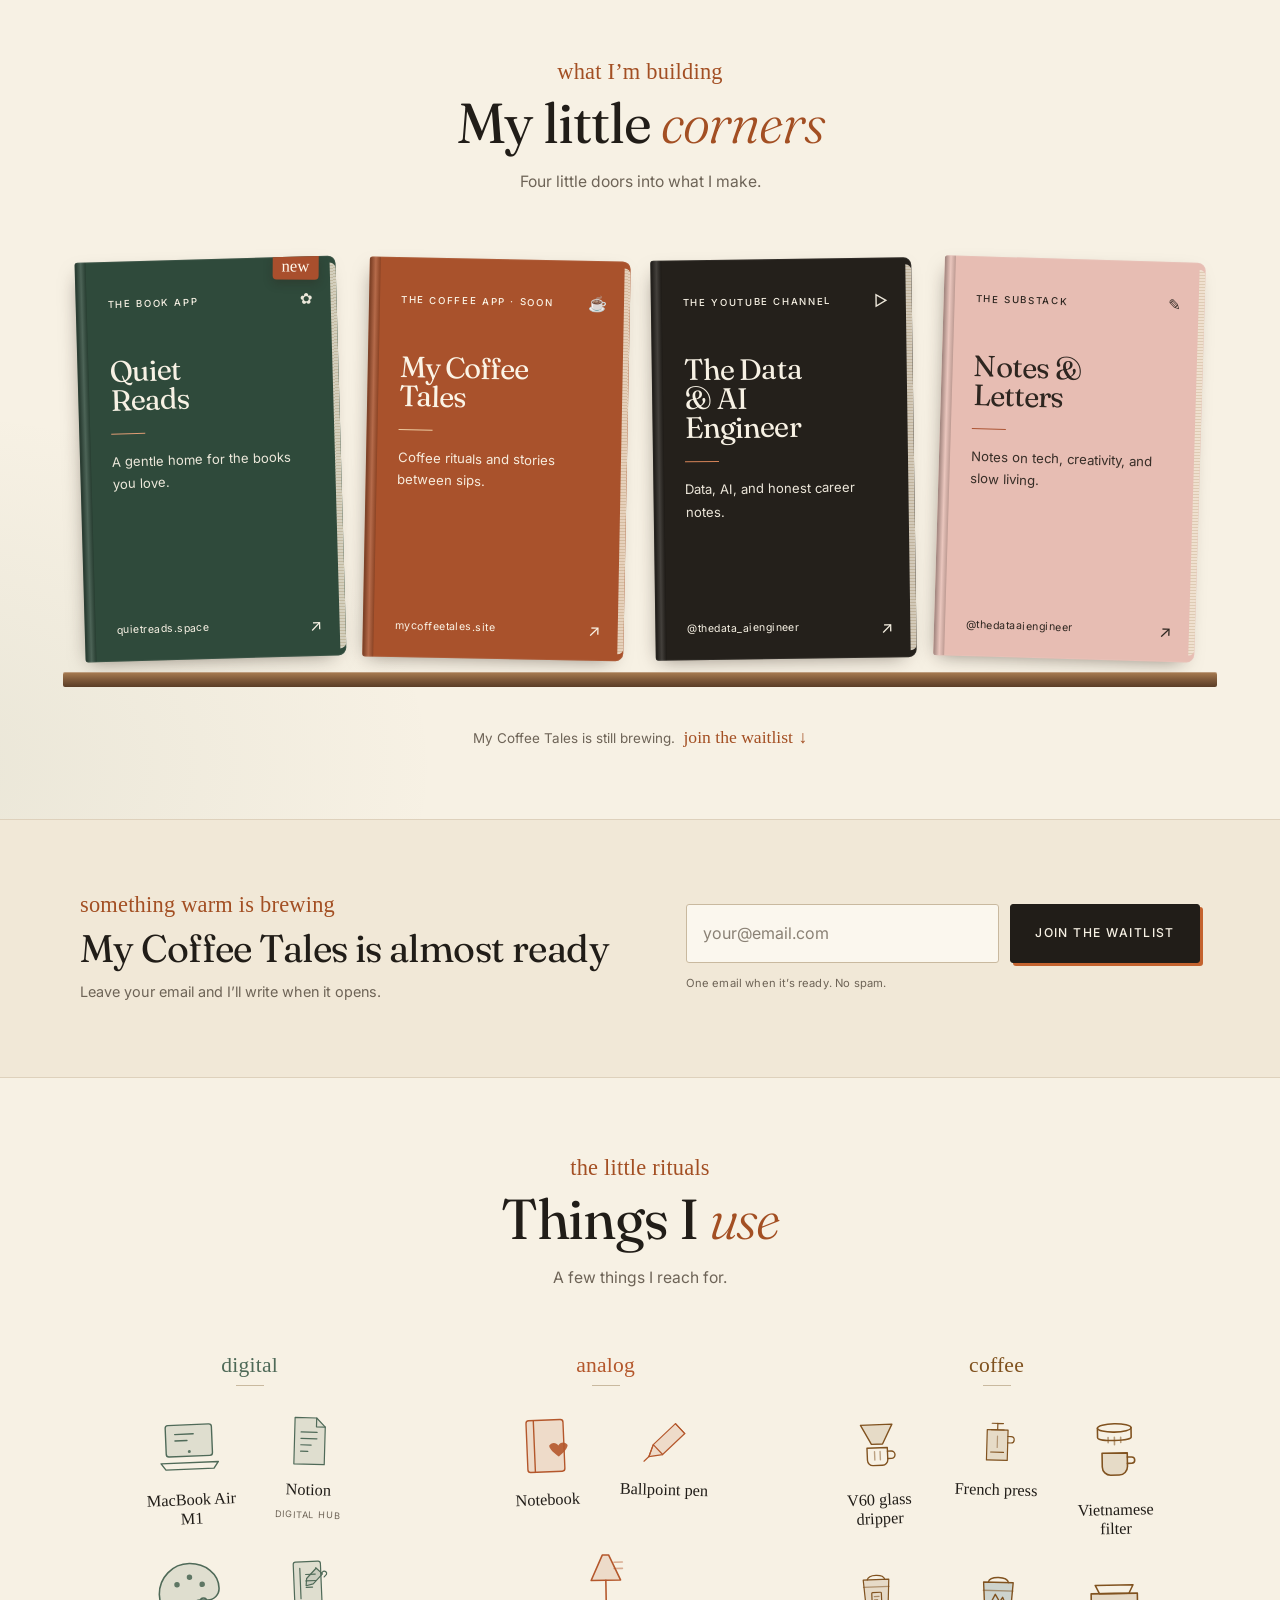
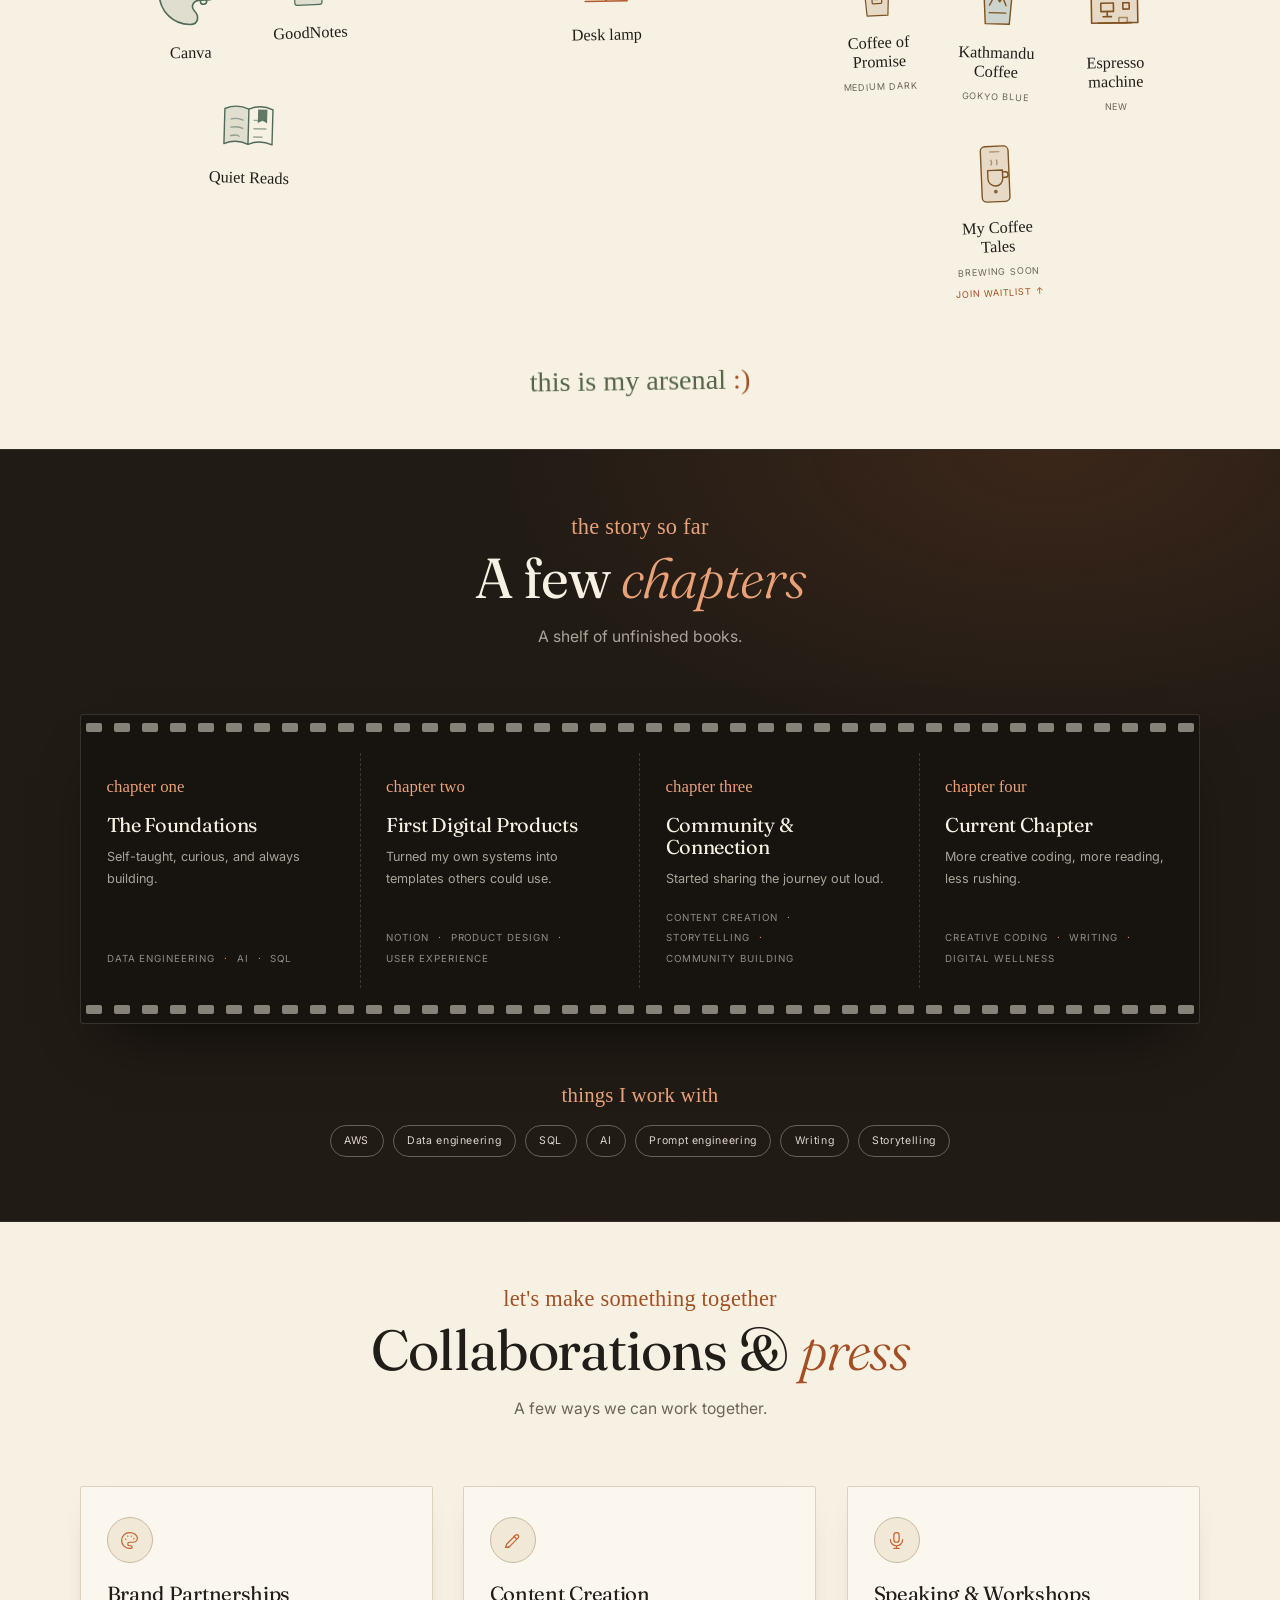
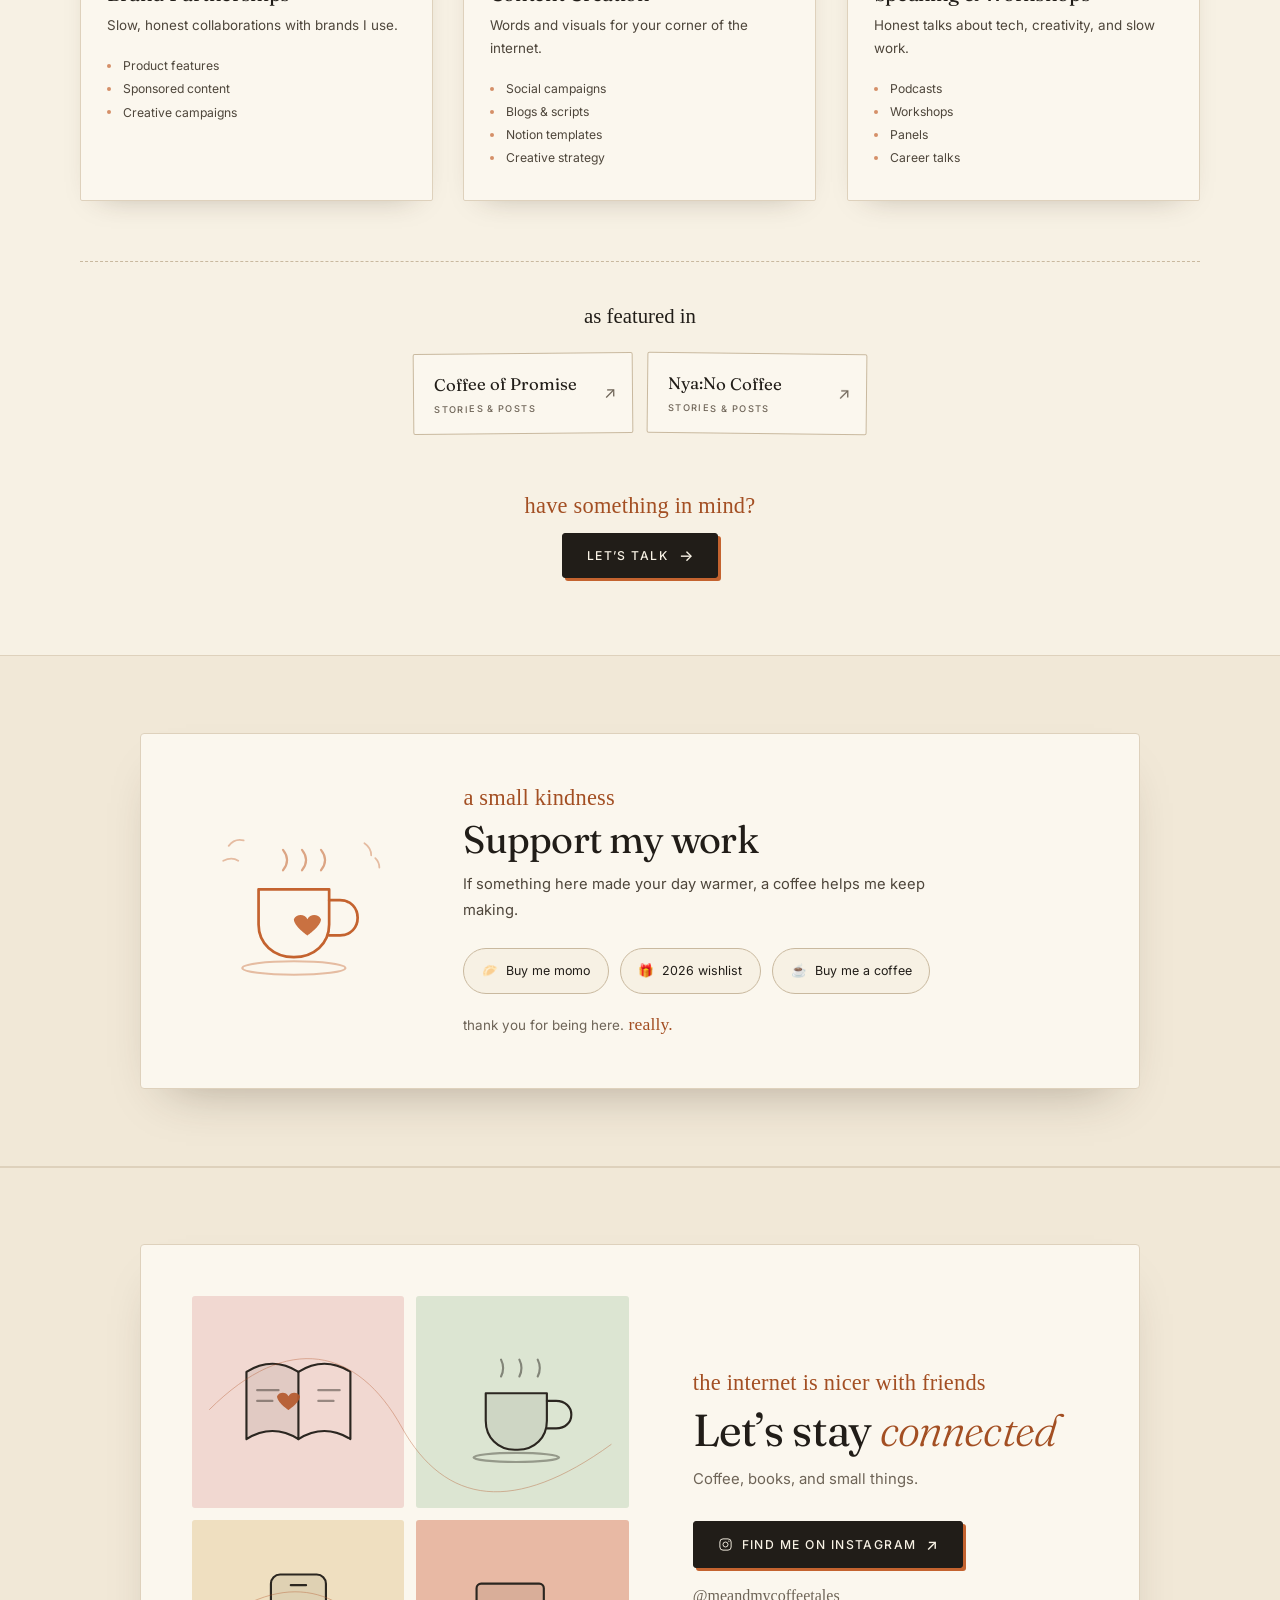
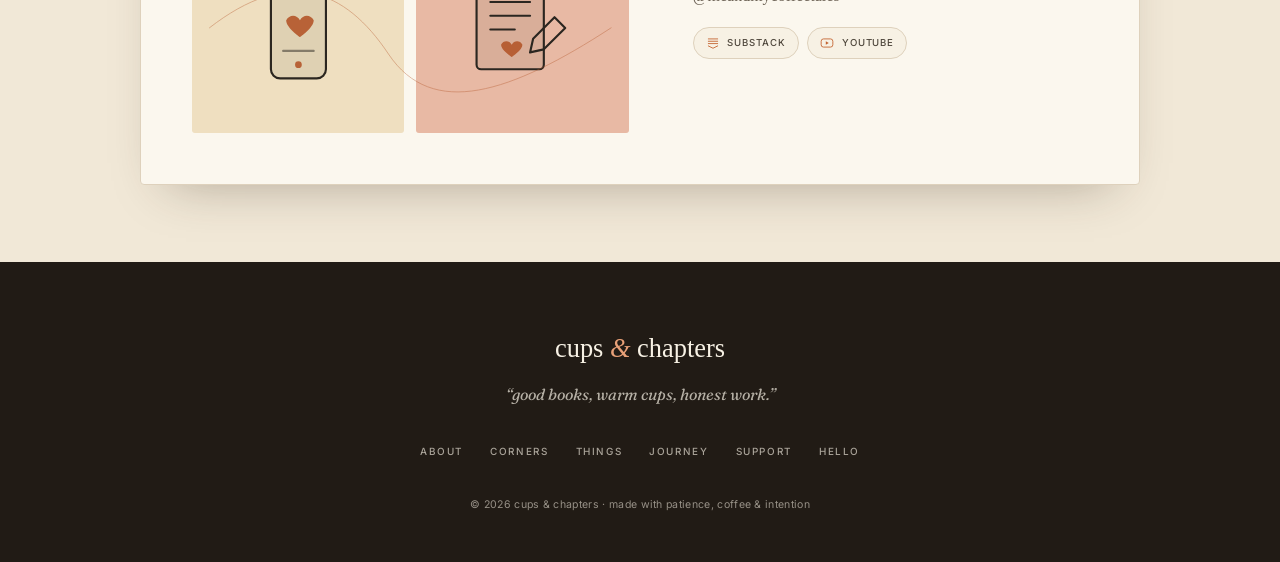
==== commit 1d4de303: "changes made in spacing,persona" ====
--- a/index.html
+++ b/index.html
@@ -317,21 +317,24 @@
                 </div>
 
                 <!-- Keeps working through Formspree until the Google Sheet endpoint is set in script.js. -->
-                <form class="newsletter-form" action="https://formspree.io/f/xqedvvrk" method="POST">
+                <form class="newsletter-form" id="coffee-waitlist-form" action="https://formspree.io/f/xqedvvrk" method="POST">
                     <input type="hidden" name="_subject" value="My Coffee Tales waitlist">
                     <input type="hidden" name="interest" value="my-coffee-tales">
                     <input type="hidden" name="source" value="cups-and-chapters">
+                    <input type="hidden" name="token" id="coffee-waitlist-token" value="">
                     <div class="hp-field" aria-hidden="true">
                         <label for="coffee-waitlist-gotcha">Leave this field empty</label>
                         <input type="text" name="_gotcha" id="coffee-waitlist-gotcha" tabindex="-1" autocomplete="off">
                     </div>
                     <div class="form-row">
                         <label class="sr-only" for="coffee-waitlist-email">Email address</label>
-                        <input type="email" name="email" id="coffee-waitlist-email" placeholder="your@email.com" required autocomplete="email" class="newsletter-input">
+                        <input type="email" name="email" id="coffee-waitlist-email" placeholder="your@email.com" required autocomplete="email" maxlength="254" class="newsletter-input">
                         <button type="submit" class="btn btn-ink">Join the waitlist</button>
                     </div>
                     <p class="form-note">One email when it’s ready. No spam.</p>
+                    <p class="form-status" id="coffee-waitlist-status" role="status" aria-live="polite"></p>
                 </form>
+                <iframe class="form-sink" name="coffee-waitlist-sink" id="coffee-waitlist-sink" title="Waitlist submission" aria-hidden="true" tabindex="-1"></iframe>
             </div>
         </section>
 
--- a/styles.css
+++ b/styles.css
@@ -188,7 +188,7 @@
     padding-right: calc(clamp(1.25rem, 4vw, 2.5rem) + var(--safe-right));
 }
 
-.section { padding: clamp(4.5rem, 9vw, 8rem) 0; position: relative; }
+.section { padding: clamp(3.75rem, 6vw, 5.5rem) 0; position: relative; }
 
 .sr-only {
     position: absolute !important;
@@ -483,13 +483,13 @@
 .hero {
     position: relative;
     overflow: hidden;
-    padding: clamp(7.5rem, 11vw, 9.5rem) 0 clamp(2.5rem, 5vw, 4rem);
+    padding: clamp(6.5rem, 8vw, 7.5rem) 0 clamp(2.25rem, 4vw, 3.25rem);
 }
 .hero-min {
     position: relative;
     width: 100%;
     max-width: 1200px;
-    min-height: clamp(600px, 72vh, 720px);
+    min-height: clamp(540px, 60vh, 620px);
     margin: 0 auto;
     padding-left: calc(clamp(1.25rem, 4vw, 2.5rem) + var(--safe-left));
     padding-right: calc(clamp(1.25rem, 4vw, 2.5rem) + var(--safe-right));
@@ -589,10 +589,11 @@
     line-height: 1;
     color: var(--muted);
 }
-.hero-doodle--coffee { top: 9%; left: 8%; rotate: -4deg; }
-.hero-doodle--books { bottom: 7%; left: 9%; rotate: 3deg; }
-.hero-doodle--plant { top: 9%; right: 8%; rotate: 4deg; }
-.hero-doodle--mail { bottom: 8%; right: 9%; rotate: -3deg; }
+.hero-doodle--coffee { top: 3%; left: 8%; rotate: -4deg; }
+/* Kept above the walking sticker so both stay visible */
+.hero-doodle--books { top: 22%; left: 9%; rotate: 3deg; }
+.hero-doodle--plant { top: 3%; right: 8%; rotate: 4deg; }
+.hero-doodle--mail { bottom: 6%; right: 9%; rotate: -3deg; }
 
 .hero-sticker {
     --sticker-outline:
@@ -630,10 +631,10 @@
     white-space: nowrap;
 }
 .hero-sticker--coffee {
-    top: 38%;
+    top: 32%;
     left: auto;
     right: 3.5%;
-    width: clamp(125px, 12vw, 160px);
+    width: clamp(125px, 10vw, 150px);
     rotate: 4deg;
 }
 .hero-sticker--coffee img {
@@ -670,7 +671,7 @@
 /* ============================================================
    CORNERS / BOOKSHELF
    ============================================================ */
-.corners { padding-bottom: clamp(5rem, 9vw, 8rem); }
+.corners { padding-bottom: clamp(3.25rem, 5vw, 4.5rem); }
 
 .shelf { position: relative; padding-bottom: 14px; }
 .books {
@@ -1140,6 +1141,10 @@
     max-width: 42ch;
 }
 .form-row { display: flex; gap: .7rem; }
+.newsletter-form .btn {
+    min-width: 190px;
+    justify-content: center;
+}
 .newsletter-input {
     flex: 1;
     min-width: 0;
@@ -1159,6 +1164,31 @@
     font-size: .7rem;
     letter-spacing: .015em;
     color: var(--muted);
+}
+.form-status {
+    margin-top: .55rem;
+    font-size: .82rem;
+    line-height: 1.5;
+    color: var(--muted);
+}
+.form-status:empty { display: none; }
+.form-status[data-state="pending"] { color: var(--muted); }
+.form-status[data-state="success"] { color: var(--sage-ink); }
+.form-status[data-state="error"] { color: var(--terracotta-deep); }
+.form-sink {
+    position: absolute;
+    left: -9999px;
+    width: 1px;
+    height: 1px;
+    border: 0;
+    opacity: 0;
+    pointer-events: none;
+}
+.btn:disabled {
+    cursor: wait;
+    opacity: .65;
+    transform: none;
+    box-shadow: 3px 3px 0 var(--terracotta);
 }
 
 /* ============================================================
@@ -1273,6 +1303,8 @@
     color: var(--cream);
     border-top: 1px solid rgba(247, 241, 228, .08);
     border-bottom: 1px solid rgba(247, 241, 228, .08);
+    padding-top: clamp(3.25rem, 5vw, 4.75rem);
+    padding-bottom: clamp(3rem, 5vw, 4.25rem);
 }
 .journey .section-title { color: var(--cream); }
 .journey .section-title em { color: #E9A178; }
@@ -1378,11 +1410,11 @@
 }
 .skill-list li {
     padding: .38rem .85rem;
-    border: 1px solid rgba(247, 241, 228, .2);
+    border: 1px solid rgba(247, 241, 228, .32);
     border-radius: 999px;
     font-size: .66rem;
     letter-spacing: .06em;
-    color: rgba(247, 241, 228, .72);
+    color: rgba(247, 241, 228, .88);
     transition: border-color .2s ease, color .2s ease;
 }
 .skill-list li:hover { border-color: #E9A178; color: var(--cream); }
@@ -1390,6 +1422,8 @@
 /* ============================================================
    COLLABORATE
    ============================================================ */
+.collaborate { padding-top: clamp(3.25rem, 5vw, 4.75rem); }
+
 .stats {
     display: grid;
     grid-template-columns: repeat(3, 1fr);
@@ -1603,7 +1637,7 @@
    ============================================================ */
 .setup {
     background: var(--paper);
-    padding-bottom: clamp(3.5rem, 6vw, 5rem);
+    padding-bottom: clamp(2.5rem, 4vw, 3.25rem);
 }
 
 .arsenal {
@@ -1774,6 +1808,16 @@
     pointer-events: none;
     z-index: 2;
 }
+
+/* The paper collage keeps its colours in dark mode, just muted to match the room */
+[data-theme="dark"] .hello-tile--pink { background: #3A2721; }
+[data-theme="dark"] .hello-tile--sage { background: #27301F; }
+[data-theme="dark"] .hello-tile--gold { background: #332A1B; }
+[data-theme="dark"] .hello-tile--terra { background: #3B241B; }
+[data-theme="dark"] .hello-tile .tile-line { stroke: #F1E7D8; }
+[data-theme="dark"] .hello-tile .tile-wash { fill: #F1E7D8; opacity: .06; }
+[data-theme="dark"] .hello-tile .tile-heart { fill: #E9A178; }
+[data-theme="dark"] .hello-wire { color: #E9A178; opacity: .35; }
 .hello-copy .hand { margin-bottom: .65rem; }
 .hello-copy .section-title {
     font-size: clamp(2rem, 3.5vw, 3rem);
@@ -2040,8 +2084,8 @@
 
 @media (max-width: 760px) {
     :root { --nav-h: 70px; }
-    .section { padding: clamp(3.5rem, 10vw, 5.5rem) 0; }
-    .hero { padding-top: 7rem; }
+    .section { padding: clamp(3rem, 8vw, 4.25rem) 0; }
+    .hero { padding-top: 6.5rem; }
     .hero-title { font-size: clamp(1.9rem, 7.5vw, 2.5rem); }
     .hero-lede { font-size: .92rem; }
     .hero-hello { font-size: 1.1rem; }
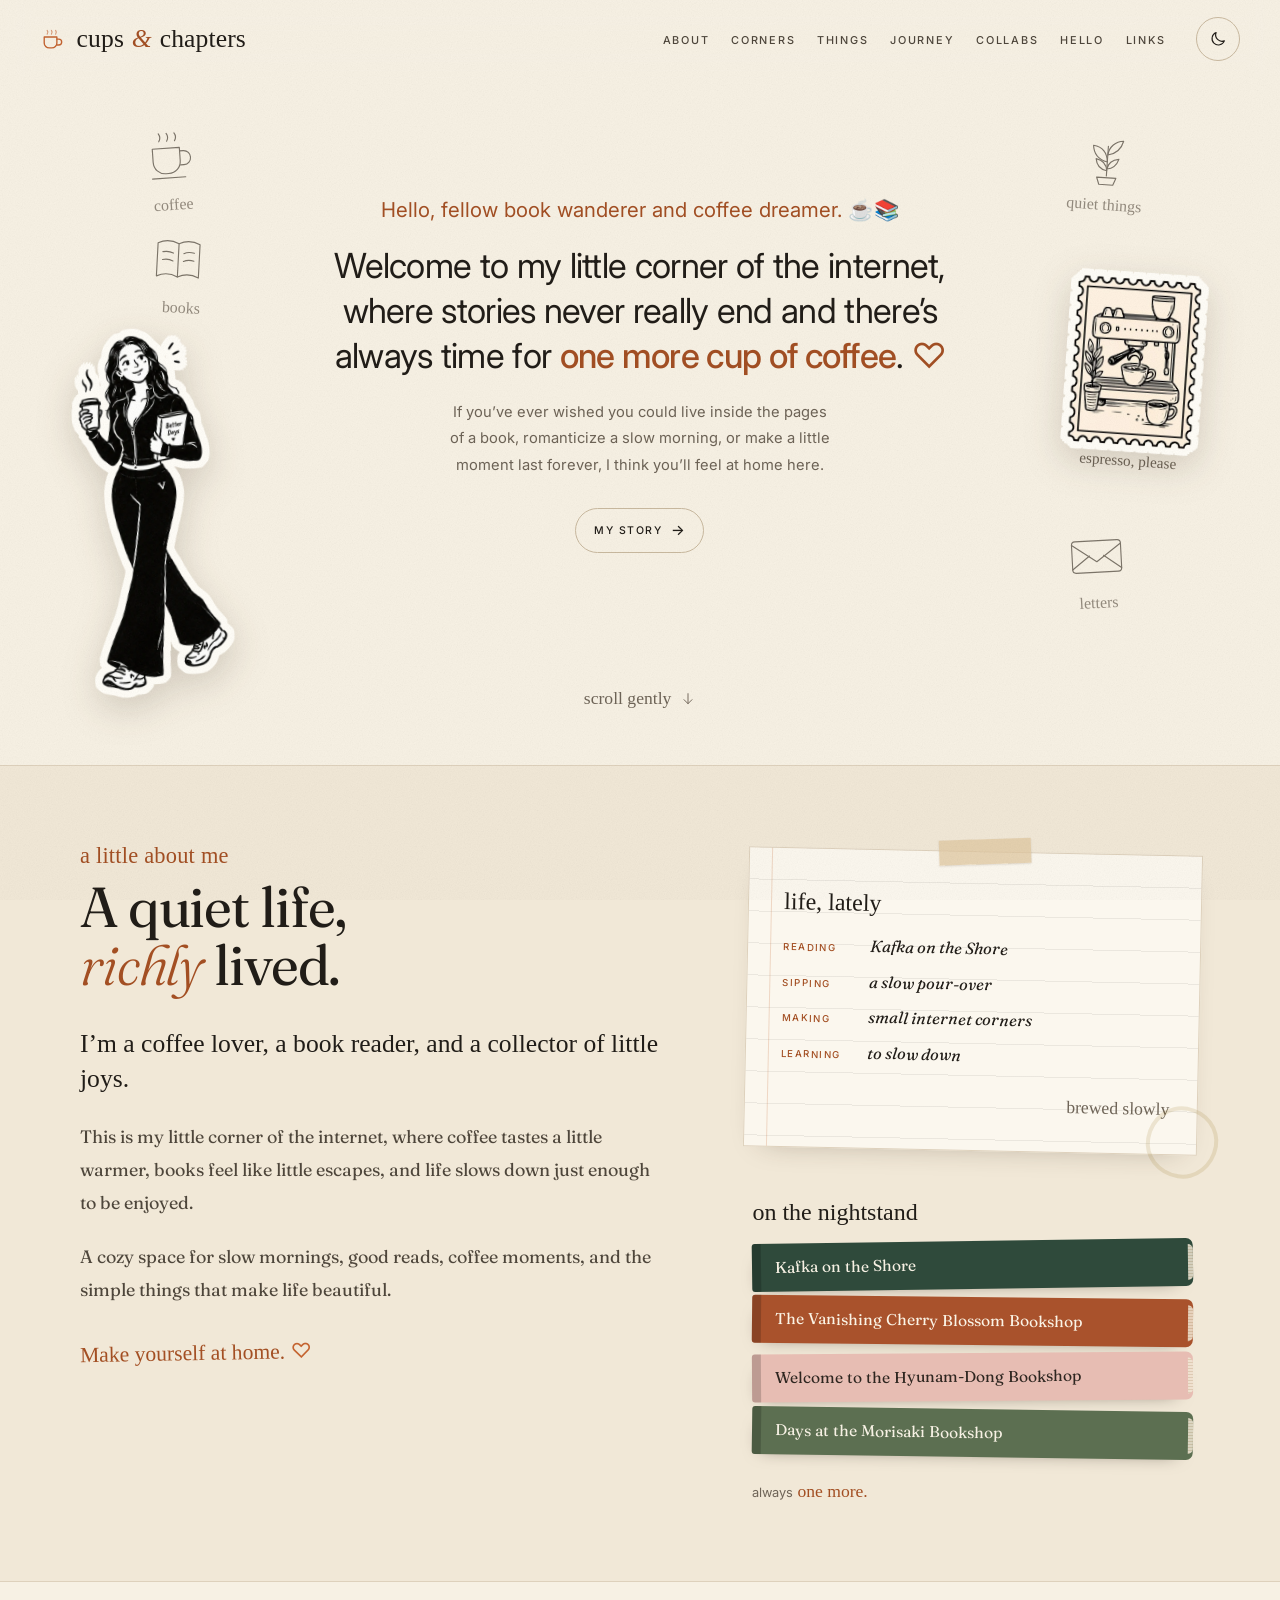
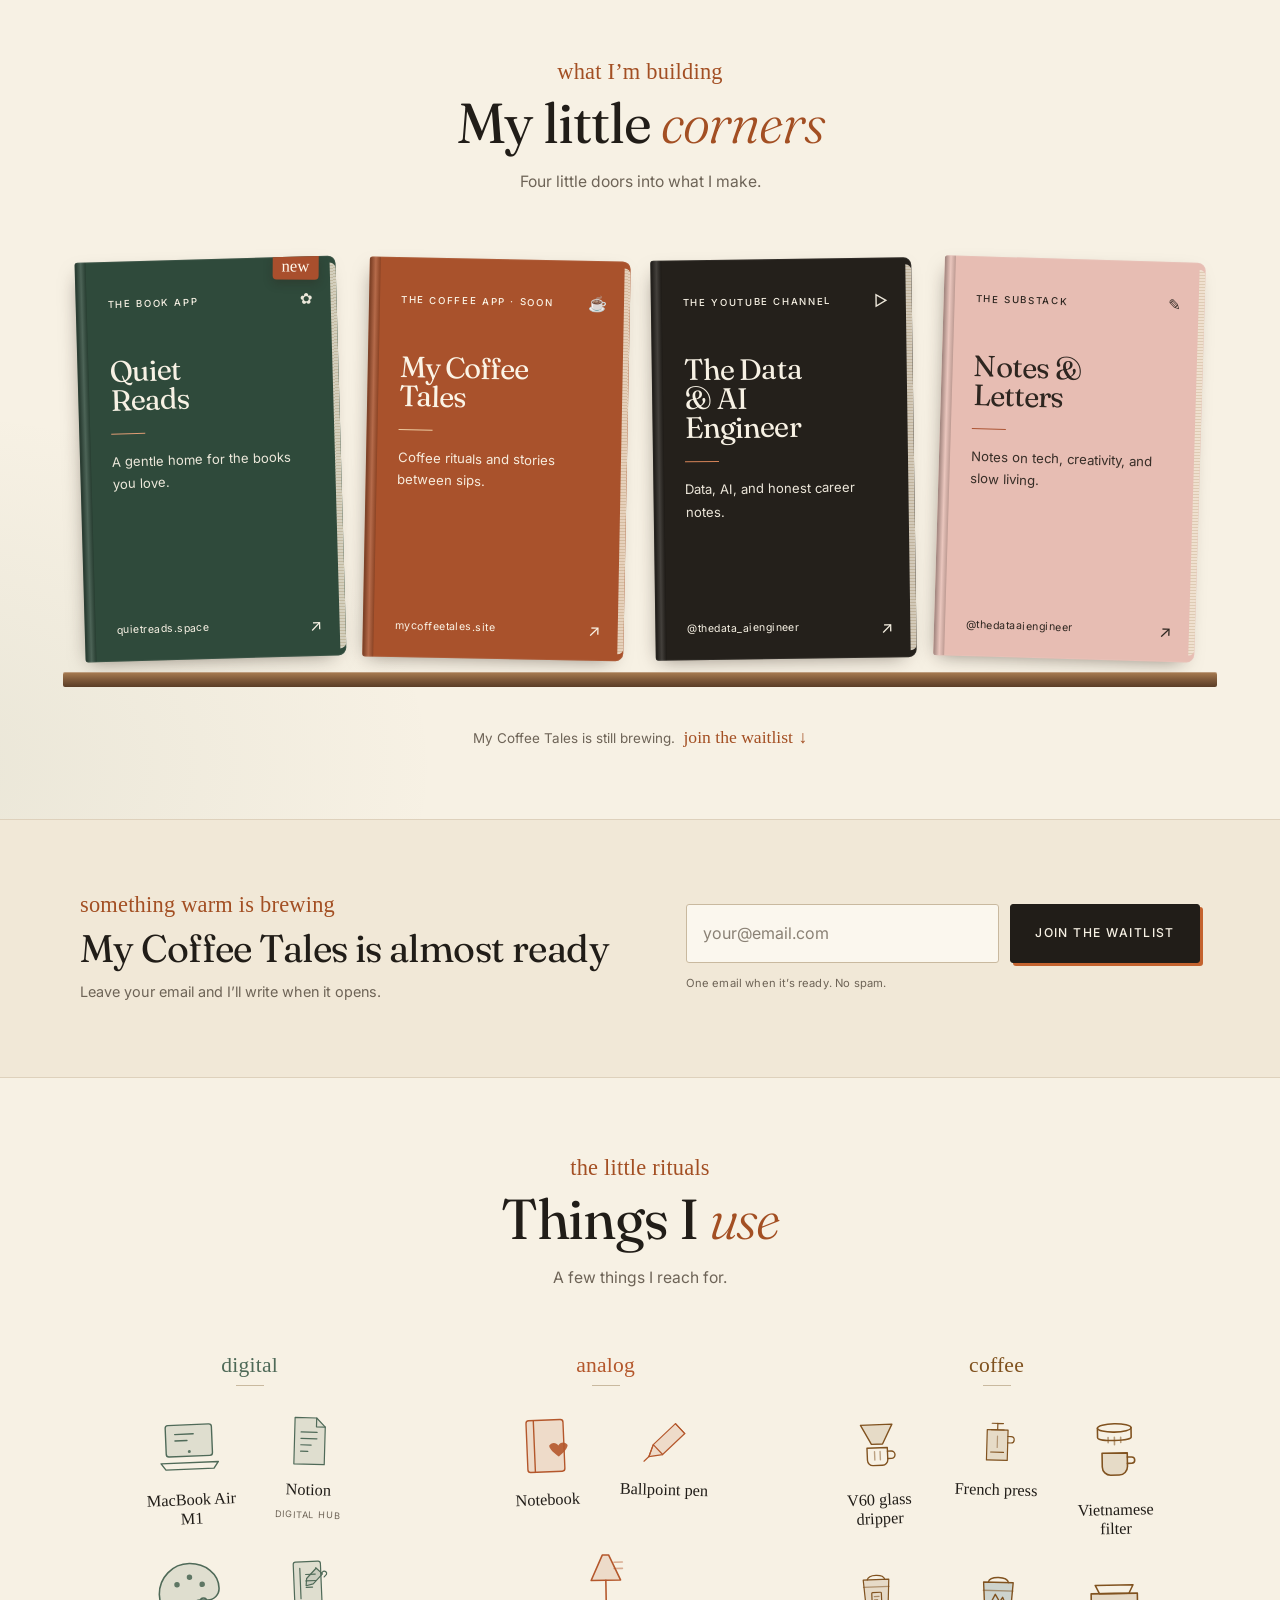
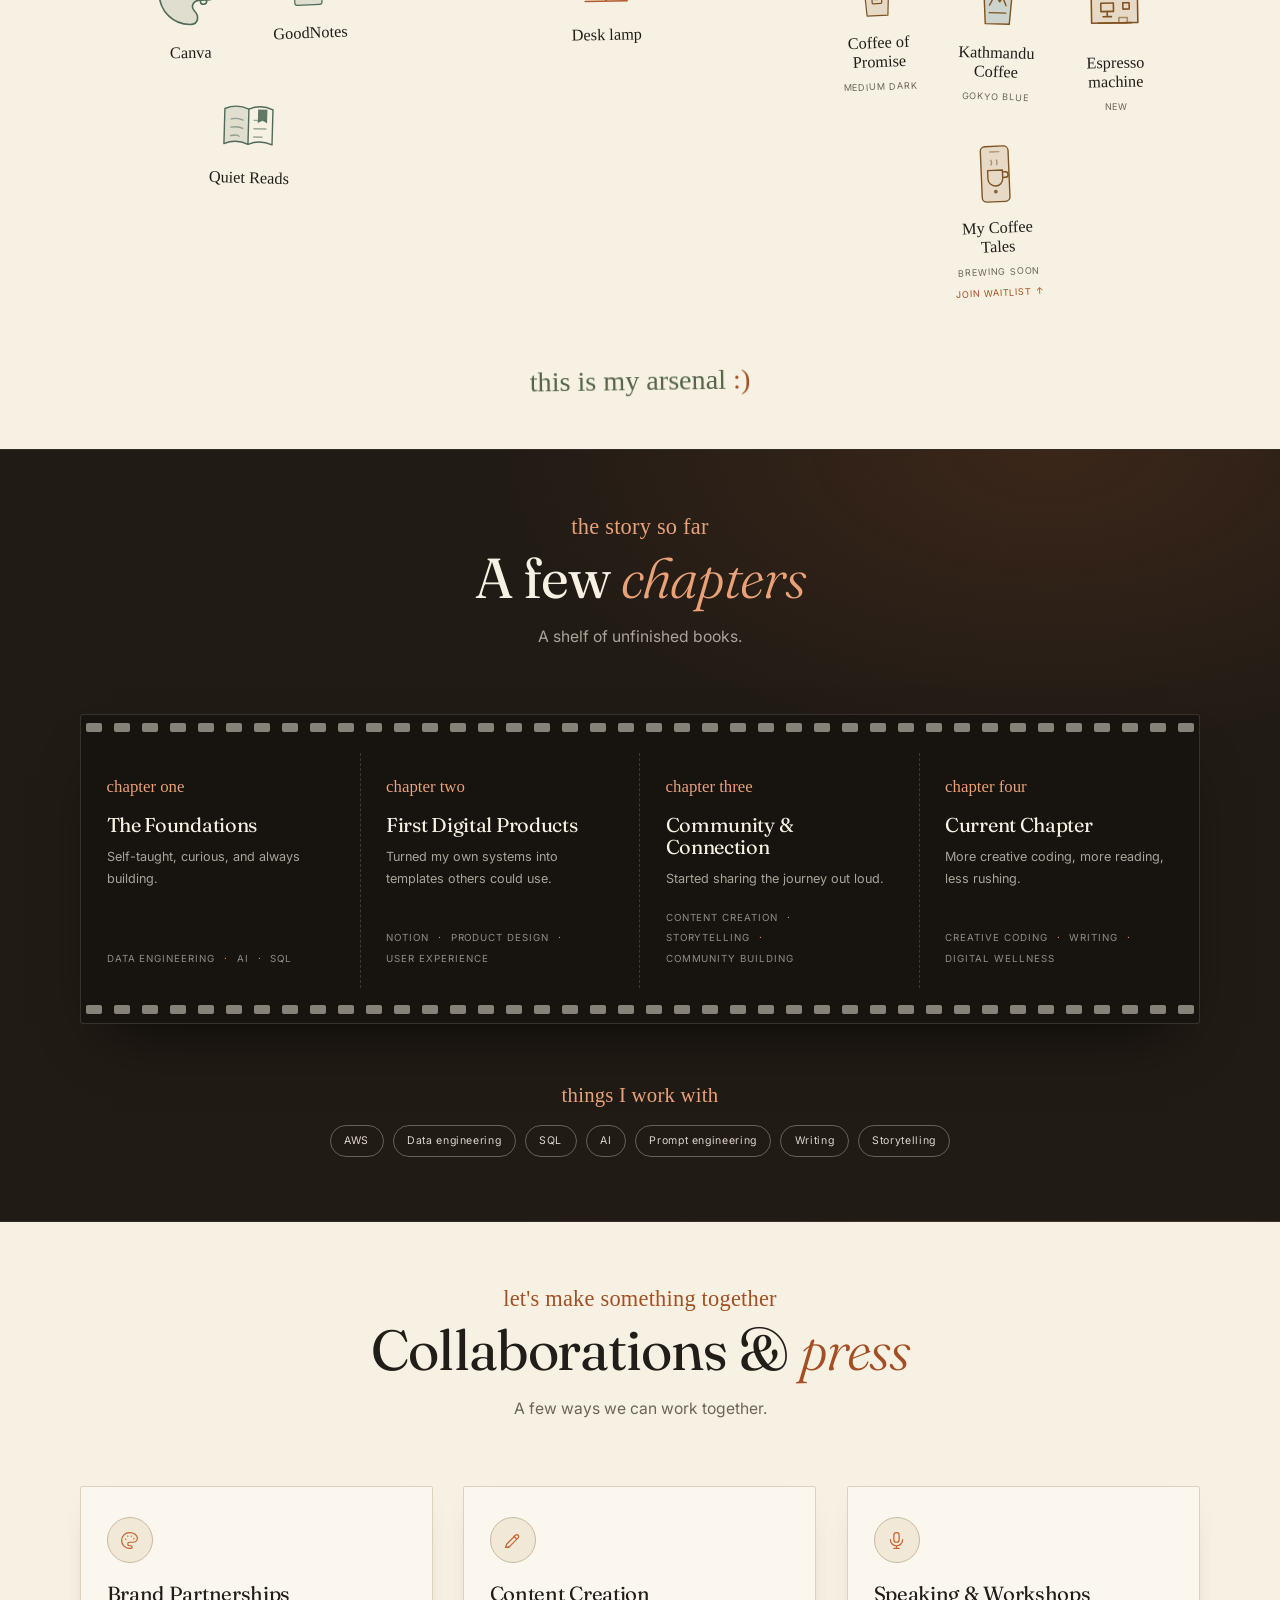
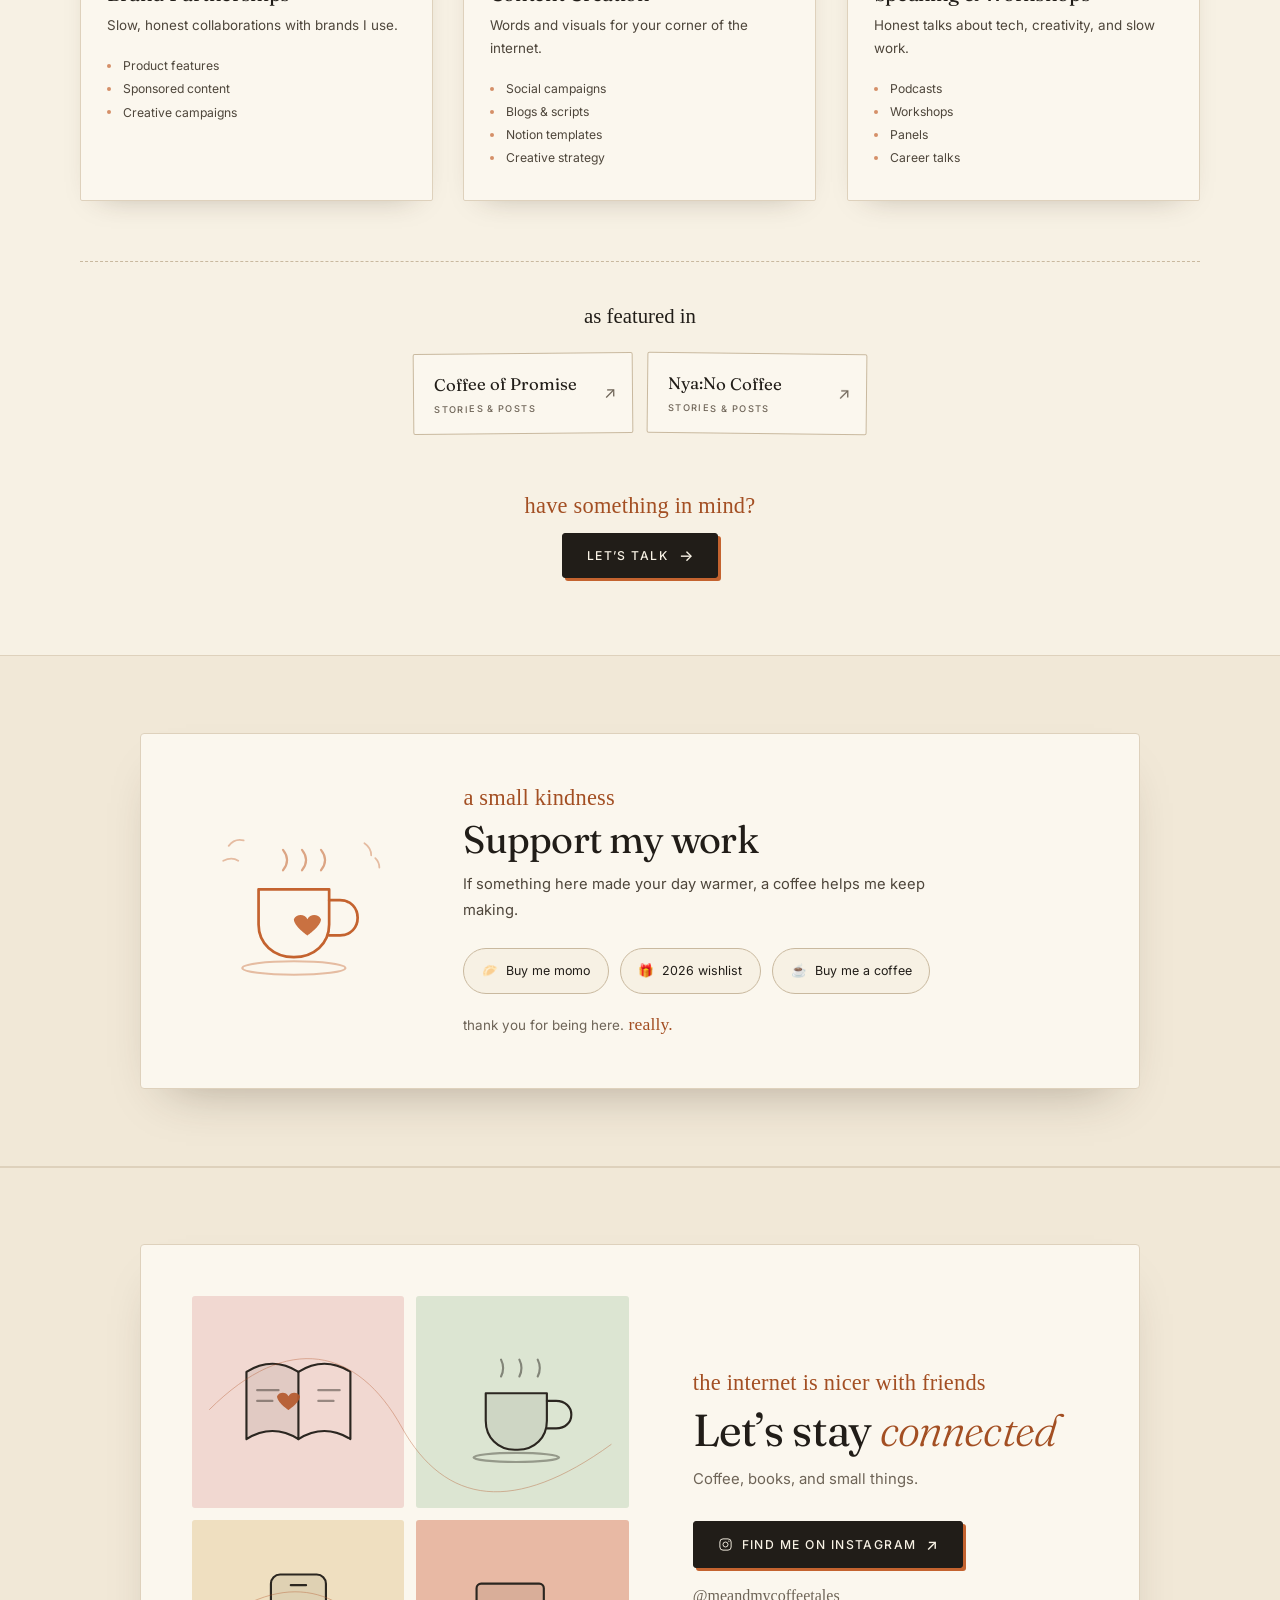
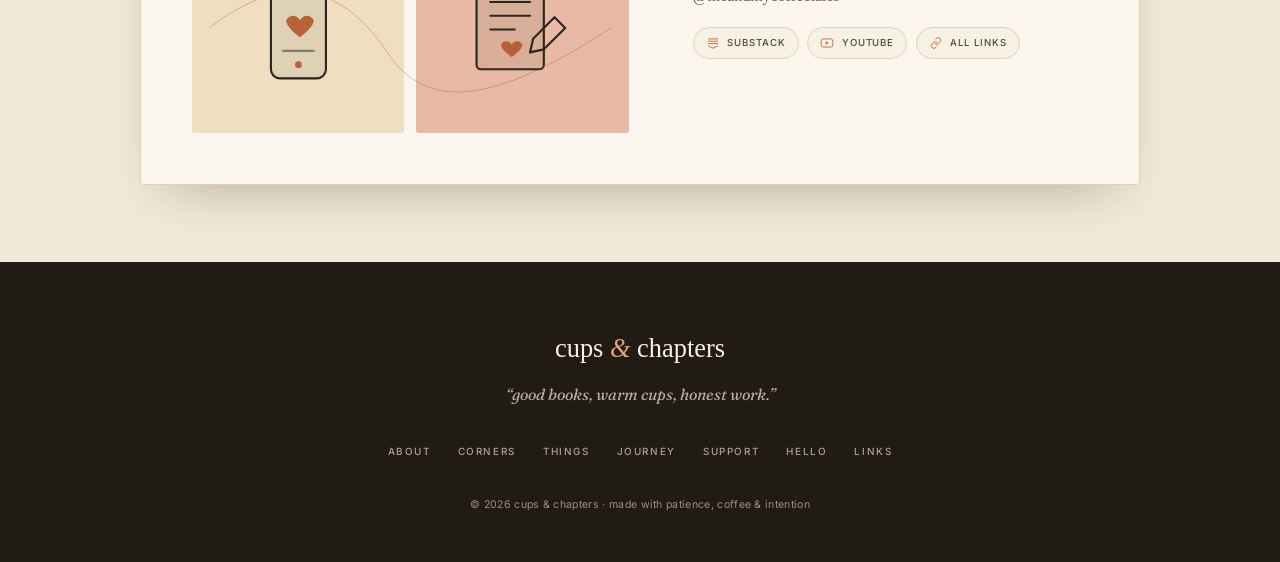
==== commit 25293fb6: "Add links page with photo folders and waitlist - Create /links/ with a minimal, waitlist-first layou" ====
--- a/index.html
+++ b/index.html
@@ -81,6 +81,7 @@
                     <li><a href="#journey" class="nav-link" data-section="journey">Journey</a></li>
                     <li><a href="#collaborate" class="nav-link" data-section="collaborate">Collabs</a></li>
                     <li><a href="#hello" class="nav-link" data-section="hello">Hello</a></li>
+                    <li><a href="links/" class="nav-link">Links</a></li>
                 </ul>
 
                 <button class="theme-toggle" id="theme-toggle" type="button" aria-label="Toggle dark mode">
@@ -316,12 +317,11 @@
                     <p>Leave your email and I’ll write when it opens.</p>
                 </div>
 
-                <!-- Keeps working through Formspree until the Google Sheet endpoint is set in script.js. -->
-                <form class="newsletter-form" id="coffee-waitlist-form" action="https://formspree.io/f/xqedvvrk" method="POST">
+                <!-- Formspree handles waitlist signups; script.js submits it without leaving the page. -->
+                <form class="newsletter-form" id="coffee-waitlist-form" action="https://formspree.io/f/xaeejvqg" method="POST">
                     <input type="hidden" name="_subject" value="My Coffee Tales waitlist">
                     <input type="hidden" name="interest" value="my-coffee-tales">
                     <input type="hidden" name="source" value="cups-and-chapters">
-                    <input type="hidden" name="token" id="coffee-waitlist-token" value="">
                     <div class="hp-field" aria-hidden="true">
                         <label for="coffee-waitlist-gotcha">Leave this field empty</label>
                         <input type="text" name="_gotcha" id="coffee-waitlist-gotcha" tabindex="-1" autocomplete="off">
@@ -334,7 +334,6 @@
                     <p class="form-note">One email when it’s ready. No spam.</p>
                     <p class="form-status" id="coffee-waitlist-status" role="status" aria-live="polite"></p>
                 </form>
-                <iframe class="form-sink" name="coffee-waitlist-sink" id="coffee-waitlist-sink" title="Waitlist submission" aria-hidden="true" tabindex="-1"></iframe>
             </div>
         </section>
 
@@ -852,6 +851,13 @@
                                 </svg>
                                 <span>YouTube</span>
                             </a>
+                            <a class="hello-mini" href="links/">
+                                <svg viewBox="0 0 24 24" aria-hidden="true">
+                                    <path d="M10 13a4.5 4.5 0 0 0 6.4 0l2.4-2.4a4.5 4.5 0 0 0-6.4-6.4L11 5.6" fill="none" stroke="currentColor" stroke-width="1.5" stroke-linecap="round"/>
+                                    <path d="M14 11a4.5 4.5 0 0 0-6.4 0l-2.4 2.4a4.5 4.5 0 0 0 6.4 6.4l1.4-1.4" fill="none" stroke="currentColor" stroke-width="1.5" stroke-linecap="round"/>
+                                </svg>
+                                <span>All links</span>
+                            </a>
                         </div>
                     </div>
                 </div>
@@ -872,6 +878,7 @@
                 <li><a href="#journey">journey</a></li>
                 <li><a href="#support">support</a></li>
                 <li><a href="#hello">hello</a></li>
+                <li><a href="links/">links</a></li>
             </ul>
             <p class="footer-copy">© <span id="year"></span> cups &amp; chapters · made with patience, coffee &amp; intention</p>
         </div>
--- a/styles.css
+++ b/styles.css
@@ -1175,15 +1175,6 @@
 .form-status[data-state="pending"] { color: var(--muted); }
 .form-status[data-state="success"] { color: var(--sage-ink); }
 .form-status[data-state="error"] { color: var(--terracotta-deep); }
-.form-sink {
-    position: absolute;
-    left: -9999px;
-    width: 1px;
-    height: 1px;
-    border: 0;
-    opacity: 0;
-    pointer-events: none;
-}
 .btn:disabled {
     cursor: wait;
     opacity: .65;
